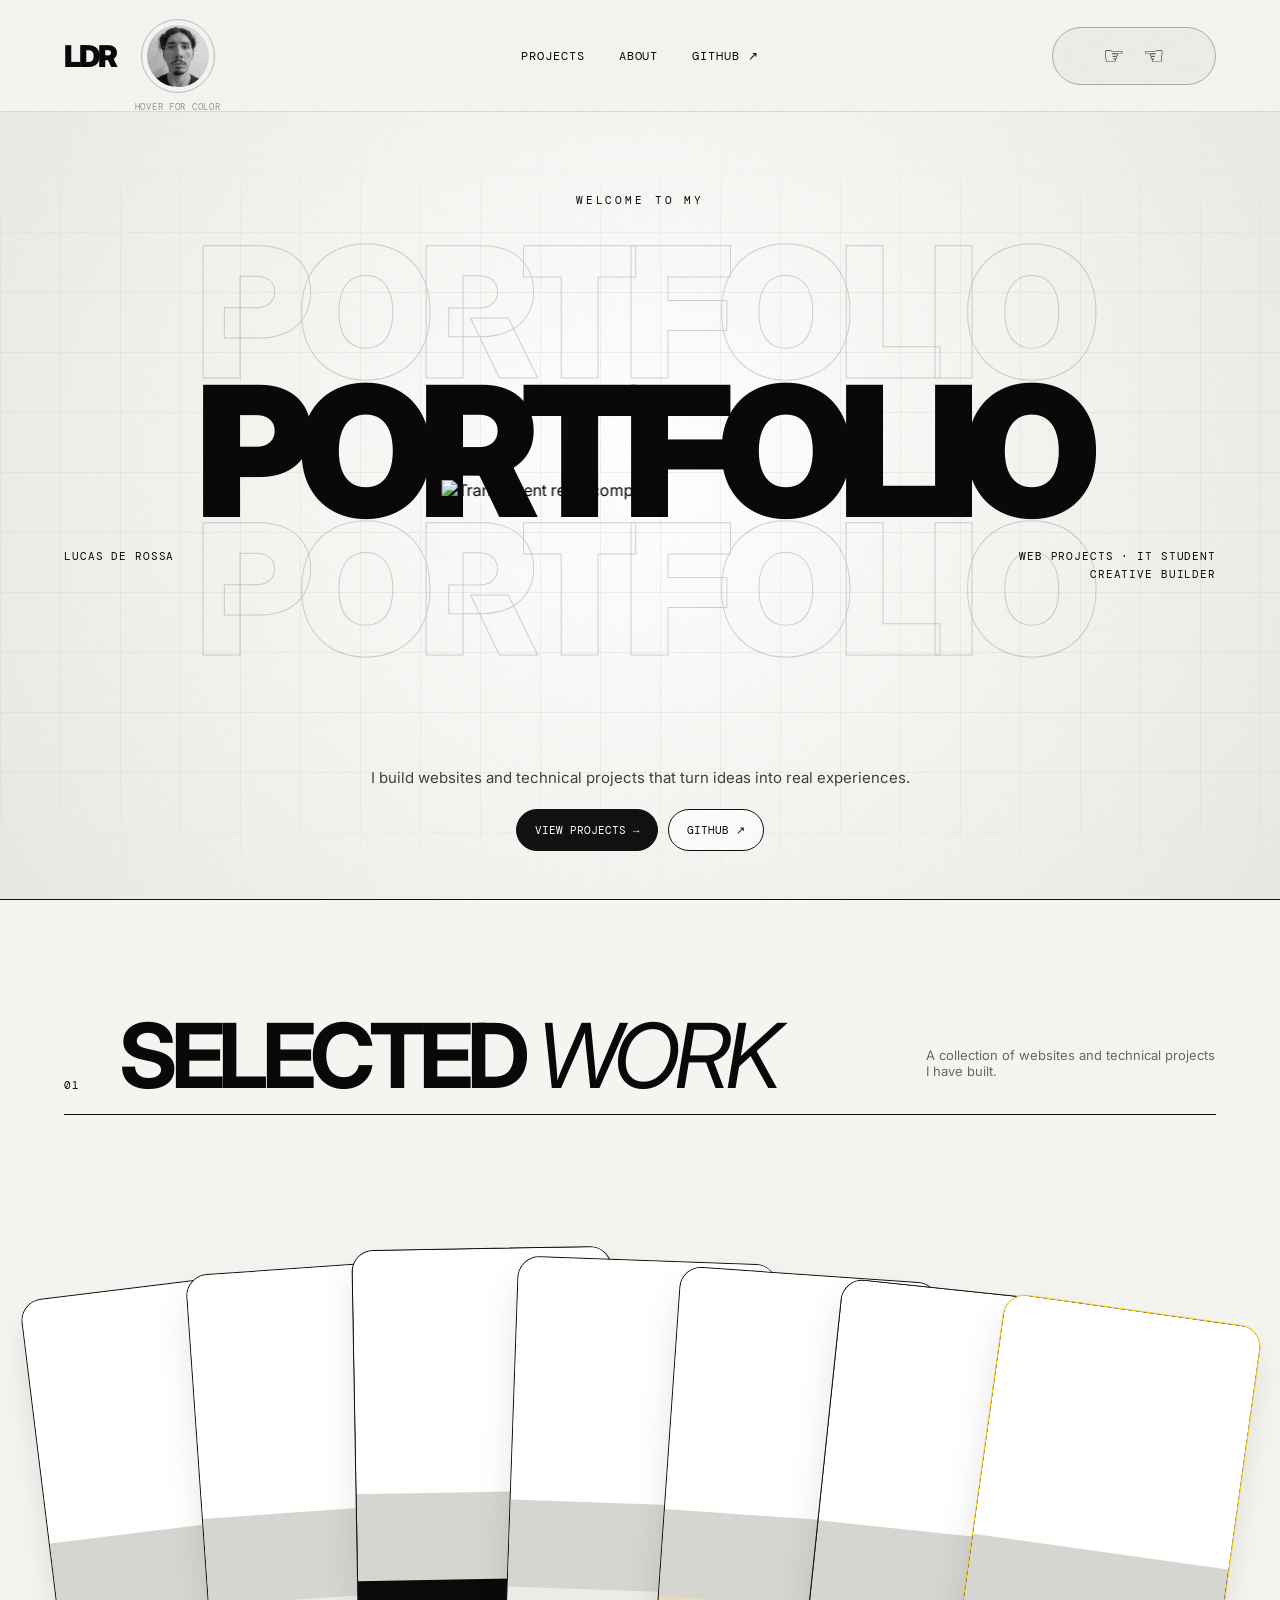
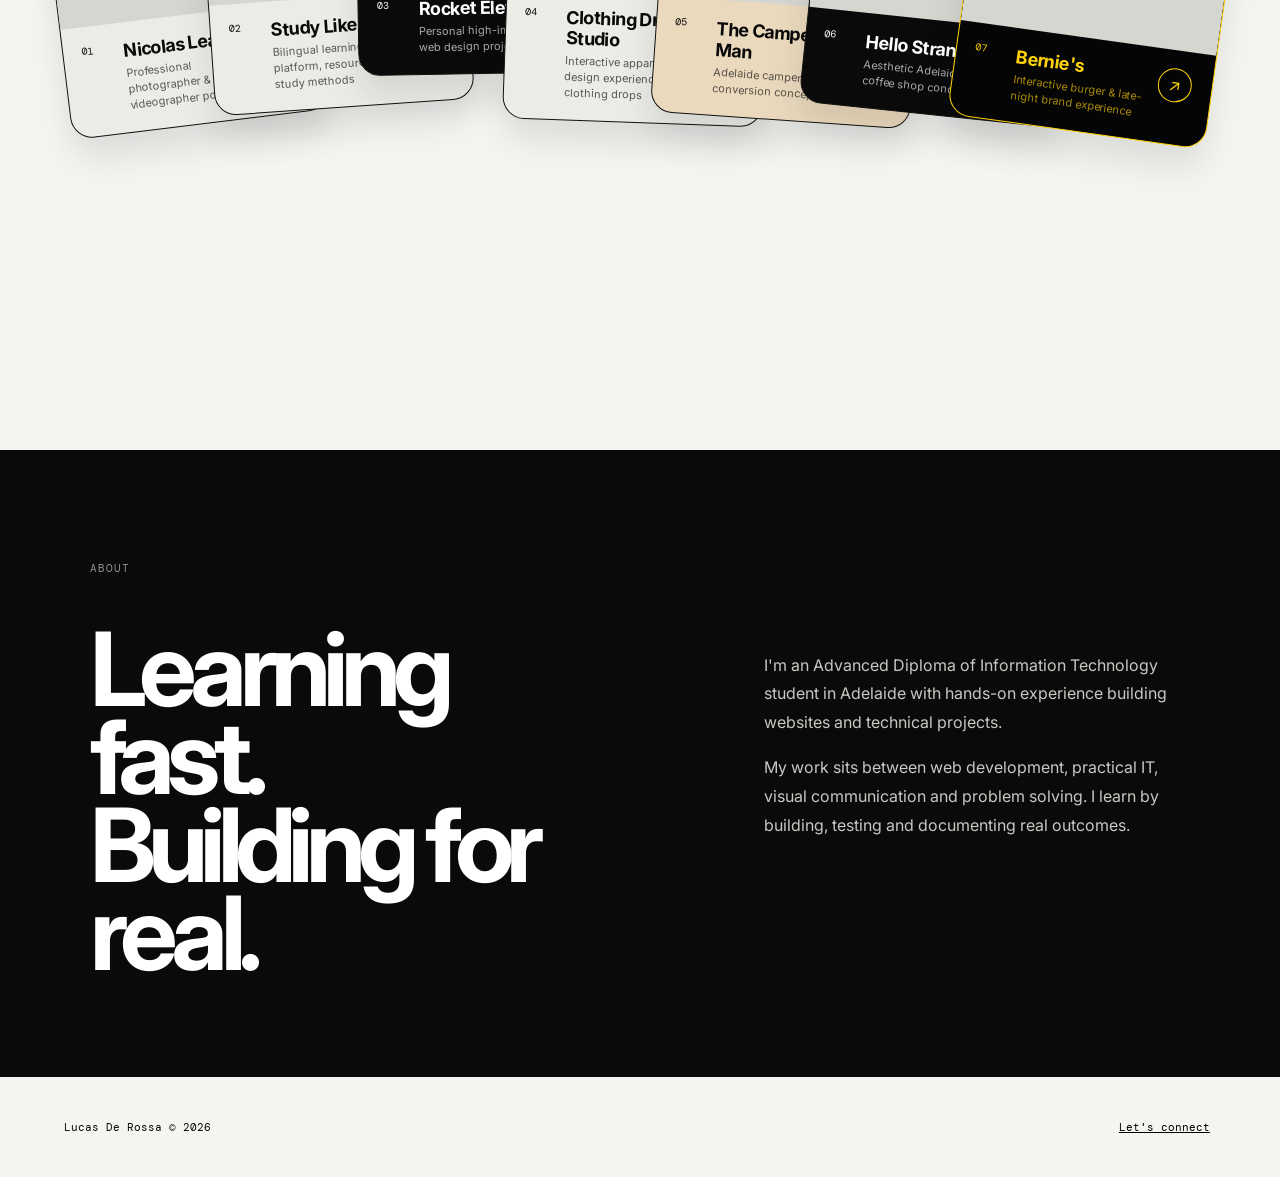
==== index.html @ d3c7afe6 "assets: add profile and retro computer" ====
<!doctype html>
<html lang="en">
<head>
  <meta charset="utf-8">
  <meta name="viewport" content="width=device-width,initial-scale=1">
  <meta name="description" content="Lucas De Rossa — Web & IT portfolio.">
  <title>Lucas De Rossa | Web & IT Portfolio</title>
  <link rel="preconnect" href="https://fonts.googleapis.com">
  <link rel="preconnect" href="https://fonts.gstatic.com" crossorigin>
  <link href="https://fonts.googleapis.com/css2?family=DM+Mono:wght@300;400;500&family=Inter:wght@400;500;600;700;800;900&display=swap" rel="stylesheet">
  <link rel="stylesheet" href="styles.css">
</head>
<body>
  <div class="grain" aria-hidden="true"></div>

  <header class="header">
    <a class="identity" href="#home" aria-label="Home">
      <span class="ldr">LDR</span>
      <span class="avatar-shell">
        <img src="assets/profile.webp" alt="Lucas De Rossa" class="avatar">
        <small>hover for color</small>
      </span>
    </a>

    <nav class="nav">
      <a href="#projects">Projects</a>
      <a href="#about">About</a>
      <a href="https://github.com/orgs/lucas-derossa-it/dashboard" target="_blank" rel="noreferrer">GitHub ↗</a>
    </nav>

    <button class="connect-tile" type="button" data-contact aria-label="Let's Connect">
      <span class="connect-art">☞&nbsp;&nbsp;&nbsp;☜</span>
      <span class="connect-label">Let's Connect</span>
    </button>
  </header>

  <main>
    <section class="hero" id="home">
      <div class="grid-bg" aria-hidden="true"></div>

      <p class="hero-kicker">WELCOME TO MY</p>

      <div class="portfolio-stack" aria-label="Portfolio">
        <div class="portfolio-row outline">PORTFOLIO</div>
        <div class="portfolio-row solid">PORTFOLIO</div>
        <div class="portfolio-row outline">PORTFOLIO</div>
      </div>

      <img class="retro-computer" src="assets/retro-mac.png" alt="Transparent retro computer">

      <p class="hero-side left">LUCAS DE ROSSA</p>
      <p class="hero-side right">WEB PROJECTS · IT STUDENT<br>CREATIVE BUILDER</p>

      <div class="hero-bottom">
        <p>I build websites and technical projects that turn ideas into real experiences.</p>
        <div class="hero-actions">
          <a class="btn dark" href="#projects">View projects <span>→</span></a>
          <a class="btn light" href="https://github.com/orgs/lucas-derossa-it/dashboard" target="_blank" rel="noreferrer">GitHub ↗</a>
        </div>
      </div>
    </section>

    <section class="projects" id="projects">
      <div class="section-title">
        <span>01</span>
        <h2>SELECTED <i>WORK</i></h2>
        <p>A collection of websites and technical projects I have built.</p>
      </div>

      <div class="deck">
        <article class="card" style="--r:-7deg;--y:24px">
          <div class="preview"><iframe src="https://nicolasleautier.com/" title="Nicolas Leautier live preview" loading="lazy"></iframe></div>
          <div class="card-meta"><span>01</span><div><h3>Nicolas Leautier</h3><p>Professional photographer & videographer portfolio</p></div><button data-preview="https://nicolasleautier.com/">↗</button></div>
        </article>

        <article class="card" style="--r:-4deg;--y:6px">
          <div class="preview"><iframe src="https://studylikeapro.art/" title="Study Like a Pro live preview" loading="lazy"></iframe></div>
          <div class="card-meta"><span>02</span><div><h3>Study Like a Pro</h3><p>Bilingual learning platform, resources & study methods</p></div><button data-preview="https://studylikeapro.art/">↗</button></div>
        </article>

        <article class="card black" style="--r:-1deg;--y:-12px">
          <div class="preview"><iframe src="https://rocketeleven.net/" title="Rocket Eleven live preview" loading="lazy"></iframe></div>
          <div class="card-meta"><span>03</span><div><h3>Rocket Eleven</h3><p>Personal high-impact web design project</p></div><button data-preview="https://rocketeleven.net/">↗</button></div>
        </article>

        <article class="card" style="--r:2deg;--y:0px">
          <div class="preview"><iframe src="https://clothing-drop-studio.pages.dev/" title="Clothing Drop Studio live preview" loading="lazy"></iframe></div>
          <div class="card-meta"><span>04</span><div><h3>Clothing Drop Studio</h3><p>Interactive apparel design experience for clothing drops</p></div><button data-preview="https://clothing-drop-studio.pages.dev/">↗</button></div>
        </article>

        <article class="card warm" style="--r:4deg;--y:14px">
          <div class="preview"><iframe src="https://the-campervan-man.pages.dev/" title="The Campervan Man live preview" loading="lazy"></iframe></div>
          <div class="card-meta"><span>05</span><div><h3>The Campervan Man</h3><p>Adelaide campervan conversion concept</p></div><button data-preview="https://the-campervan-man.pages.dev/">↗</button></div>
        </article>

        <article class="card black" style="--r:6deg;--y:30px">
          <div class="preview"><iframe src="https://hello-strange-coffee-shop.lucasderossag.workers.dev/" title="Hello Stranger live preview" loading="lazy"></iframe></div>
          <div class="card-meta"><span>06</span><div><h3>Hello Stranger</h3><p>Aesthetic Adelaide coffee shop concept</p></div><button data-preview="https://hello-strange-coffee-shop.lucasderossag.workers.dev/">↗</button></div>
        </article>

        <article class="card bernies" style="--r:8deg;--y:48px">
          <div class="preview"><iframe src="https://bernies-burguer-night.pages.dev/" title="Bernie's live preview" loading="lazy"></iframe></div>
          <div class="card-meta"><span>07</span><div><h3>Bernie's</h3><p>Interactive burger & late-night brand experience</p></div><button data-preview="https://bernies-burguer-night.pages.dev/">↗</button></div>
        </article>
      </div>
    </section>

    <section class="about" id="about">
      <p class="section-kicker">ABOUT</p>
      <div class="about-grid">
        <h2>Learning fast.<br>Building for real.</h2>
        <div>
          <p>I'm an Advanced Diploma of Information Technology student in Adelaide with hands-on experience building websites and technical projects.</p>
          <p>My work sits between web development, practical IT, visual communication and problem solving. I learn by building, testing and documenting real outcomes.</p>
        </div>
      </div>
    </section>
  </main>

  <footer>
    <span>Lucas De Rossa © 2026</span>
    <button type="button" data-contact>Let's connect</button>
  </footer>

  <div class="modal" id="projectModal" aria-hidden="true">
    <div class="backdrop" data-close-preview></div>
    <div class="modal-panel">
      <div class="modal-bar"><span>LIVE PREVIEW</span><div><a id="openProject" href="#" target="_blank" rel="noreferrer">Open site ↗</a><button data-close-preview>Close</button></div></div>
      <iframe id="projectFrame" src="about:blank" title="Project preview"></iframe>
    </div>
  </div>

  <div class="contact" id="contactPanel" aria-hidden="true">
    <div class="backdrop" data-close-contact></div>
    <div class="contact-card">
      <button class="x" data-close-contact aria-label="Close">×</button>
      <p class="section-kicker">LET'S CONNECT</p>
      <h2>Have something in mind?</h2>
      <p>I'm open to IT opportunities, web projects and collaborations.</p>
      <div class="contact-links">
        <a href="mailto:lucasderossag@gmail.com">lucasderossag@gmail.com</a>
        <a href="tel:+614211963410">0421 196 341</a>
      </div>
    </div>
  </div>

  <script src="script.js"></script>
</body>
</html>
---- styles.css ----
:root{--bg:#f4f4f1;--ink:#090909;--muted:#6f6f69;--line:#c9c9c3;--yellow:#ffd20a}
*{box-sizing:border-box}
html{scroll-behavior:smooth}
body{margin:0;background:var(--bg);color:var(--ink);font-family:Inter,Arial,sans-serif;overflow-x:hidden}
a{color:inherit;text-decoration:none}button{font:inherit}
.grain{position:fixed;inset:0;z-index:99;pointer-events:none;opacity:.15;mix-blend-mode:multiply;background-image:url("data:image/svg+xml,%3Csvg viewBox='0 0 180 180' xmlns='http://www.w3.org/2000/svg'%3E%3Cfilter id='n'%3E%3CfeTurbulence type='fractalNoise' baseFrequency='.82' numOctaves='4' stitchTiles='stitch'/%3E%3C/filter%3E%3Crect width='100%25' height='100%25' filter='url(%23n)' opacity='.18'/%3E%3C/svg%3E")}

.header{height:112px;display:grid;grid-template-columns:1fr auto 1fr;align-items:center;padding:0 clamp(24px,5vw,88px);border-bottom:1px solid #d9d9d4;position:relative;z-index:20;background:rgba(244,244,241,.92);backdrop-filter:blur(16px)}
.identity{display:flex;align-items:center;gap:30px;justify-self:start}
.ldr{font-size:30px;font-weight:900;letter-spacing:-.06em}
.avatar-shell{position:relative;display:grid;place-items:center}
.avatar{width:62px;height:62px;border-radius:50%;object-fit:cover;filter:grayscale(1);transition:.45s ease;outline:1px solid #bababa;outline-offset:5px}
.avatar-shell:hover .avatar{filter:grayscale(0);transform:scale(1.03)}
.avatar-shell small{position:absolute;top:76px;white-space:nowrap;font-family:"DM Mono",monospace;font-size:9px;text-transform:uppercase;letter-spacing:.08em;color:#777;opacity:.75}
.nav{display:flex;gap:34px;font-family:"DM Mono",monospace;font-size:12px;text-transform:uppercase;letter-spacing:.08em}
.nav a{position:relative}.nav a:after{content:"";position:absolute;left:0;bottom:-6px;width:0;height:1px;background:#000;transition:.25s}.nav a:hover:after{width:100%}
.connect-tile{justify-self:end;width:164px;height:58px;border-radius:999px;border:1px solid #aaa;background:#ecece7;position:relative;overflow:hidden;cursor:pointer;padding:0}
.connect-art,.connect-label{position:absolute;inset:0;display:grid;place-items:center;transition:transform .45s cubic-bezier(.2,.8,.2,1)}
.connect-art{font-size:24px;transform:translateY(0)}.connect-label{font-family:"DM Mono",monospace;text-transform:uppercase;font-size:11px;letter-spacing:.08em;background:#0b0b0b;color:#fff;transform:translateY(102%)}
.connect-tile:hover .connect-art{transform:translateY(-102%)}.connect-tile:hover .connect-label{transform:translateY(0)}

.hero{height:min(840px,calc(100vh - 112px));min-height:700px;position:relative;overflow:hidden;border-bottom:1px solid #111;background:radial-gradient(circle at 50% 45%,#fff 0,#f4f4f1 48%,#e8e8e3 100%)}
.grid-bg{position:absolute;inset:0;opacity:.34;background-image:linear-gradient(#d4d4cf 1px,transparent 1px),linear-gradient(90deg,#d4d4cf 1px,transparent 1px);background-size:60px 60px;mask-image:linear-gradient(to bottom,transparent,black 20%,black 85%,transparent)}
.hero-kicker{position:absolute;top:70px;left:50%;transform:translateX(-50%);font-family:"DM Mono",monospace;font-size:11px;letter-spacing:.26em;z-index:4}
.portfolio-stack{position:absolute;left:50%;top:43%;transform:translate(-50%,-50%);width:112vw;text-align:center;line-height:.76;z-index:2;pointer-events:none}
.portfolio-row{font-size:clamp(94px,14.2vw,230px);font-weight:900;letter-spacing:-.085em;white-space:nowrap}
.portfolio-row.outline{-webkit-text-stroke:1px #111;color:transparent;opacity:.18}
.portfolio-row.solid{animation:portfolioPulse 4.5s ease-in-out infinite}
.portfolio-row:first-child{animation:driftLeft 7s ease-in-out infinite alternate}
.portfolio-row:last-child{animation:driftRight 8s ease-in-out infinite alternate}
@keyframes driftLeft{from{transform:translateX(1.2%)}to{transform:translateX(-1.2%)}}
@keyframes driftRight{from{transform:translateX(-1.1%)}to{transform:translateX(1.1%)}}
@keyframes portfolioPulse{0%,100%{letter-spacing:-.085em;transform:scaleX(1)}50%{letter-spacing:-.06em;transform:scaleX(1.015)}}

.retro-computer{position:absolute;width:clamp(250px,31vw,470px);left:50%;top:48%;transform:translate(-50%,-50%);z-index:6;filter:drop-shadow(0 28px 34px rgba(0,0,0,.12));animation:aliveFloat 7s ease-in-out infinite;will-change:transform}
@keyframes aliveFloat{0%,100%{transform:translate(-50%,-50%) translateY(0) rotate(-1deg)}25%{transform:translate(-50%,-50%) translateY(-13px) rotate(.65deg)}50%{transform:translate(-50%,-50%) translateY(4px) rotate(1deg)}75%{transform:translate(-50%,-50%) translateY(-8px) rotate(-.55deg)}}
.hero-side{position:absolute;top:54%;z-index:8;font-family:"DM Mono",monospace;font-size:11px;line-height:1.6;letter-spacing:.08em}
.hero-side.left{left:5vw}.hero-side.right{right:5vw;text-align:right}
.hero-bottom{position:absolute;bottom:48px;left:50%;transform:translateX(-50%);width:min(720px,86vw);z-index:10;text-align:center}
.hero-bottom>p{font-size:15px;color:#3f3f3b;max-width:600px;margin:0 auto 22px}
.hero-actions{display:flex;gap:10px;justify-content:center}.btn{border:1px solid #111;border-radius:999px;padding:13px 18px;font-family:"DM Mono",monospace;font-size:11px;text-transform:uppercase}.btn.dark{background:#111;color:#fff}.btn.light{background:rgba(255,255,255,.65)}

.projects{padding:120px 5vw 180px;overflow:hidden}
.section-title{display:grid;grid-template-columns:55px 1fr auto;align-items:end;border-bottom:1px solid #111;padding-bottom:22px;margin-bottom:105px}.section-title>span,.section-kicker{font-family:"DM Mono",monospace;font-size:11px;letter-spacing:.1em}.section-title h2{font-size:clamp(42px,7vw,110px);line-height:.8;margin:0;letter-spacing:-.07em}.section-title h2 i{font-weight:400}.section-title p{max-width:290px;color:#666;font-size:13px}
.deck{display:flex;justify-content:center;align-items:flex-start;padding:40px 5vw 120px;min-height:650px}
.card{width:min(330px,28vw);min-width:260px;background:#ecece7;border:1px solid #111;border-radius:22px;overflow:hidden;box-shadow:0 20px 35px rgba(0,0,0,.1);transform:translateY(var(--y)) rotate(var(--r));margin-left:-105px;transition:.45s cubic-bezier(.2,.8,.2,1);position:relative}
.card:first-child{margin-left:0}.card:hover{transform:translateY(calc(var(--y) - 34px)) rotate(0deg) scale(1.035);z-index:12;box-shadow:0 35px 70px rgba(0,0,0,.17)}
.card.black{background:#0a0a0a;color:#fff}.card.warm{background:#ead9bd}.card.bernies{background:#050505;color:#ffd20a;border-color:#ffd20a}
.preview{height:330px;background:#d6d6d0;overflow:hidden;position:relative}.preview iframe{width:1280px;height:900px;border:0;transform:scale(.27);transform-origin:top left;pointer-events:none;background:#fff}
.card-meta{display:grid;grid-template-columns:32px 1fr 36px;gap:10px;align-items:start;padding:18px}.card-meta>span{font-family:"DM Mono",monospace;font-size:10px}.card-meta h3{font-size:18px;margin:0 0 5px;letter-spacing:-.03em}.card-meta p{font-size:11px;line-height:1.45;margin:0;opacity:.65}.card-meta button{border:1px solid currentColor;background:transparent;color:inherit;border-radius:50%;width:34px;height:34px;cursor:pointer}

.about{background:#0a0a0a;color:#fff;padding:100px 7vw}.section-kicker{opacity:.55}.about-grid{display:grid;grid-template-columns:1.1fr .9fr;gap:12vw;margin-top:50px}.about h2{font-size:clamp(48px,8vw,125px);line-height:.86;letter-spacing:-.075em;margin:0}.about-grid>div{font-size:16px;line-height:1.8;color:#c8c8c3;padding-top:10px}
footer{height:100px;display:flex;align-items:center;justify-content:space-between;padding:0 5vw;font-family:"DM Mono",monospace;font-size:11px}footer button{border:0;background:transparent;text-decoration:underline;cursor:pointer}

.modal,.contact{position:fixed;inset:0;z-index:120;display:none}.modal.open,.contact.open{display:block}.backdrop{position:absolute;inset:0;background:rgba(0,0,0,.72);backdrop-filter:blur(8px)}
.modal-panel{position:absolute;inset:5vh 4vw;background:#fff;border-radius:18px;overflow:hidden;box-shadow:0 35px 90px rgba(0,0,0,.35)}.modal-bar{height:54px;display:flex;align-items:center;justify-content:space-between;padding:0 18px;border-bottom:1px solid #ddd;font-family:"DM Mono",monospace;font-size:11px}.modal-bar div{display:flex;gap:18px;align-items:center}.modal-bar button{border:0;background:none;cursor:pointer}.modal-panel iframe{width:100%;height:calc(100% - 54px);border:0}
.contact-card{position:absolute;right:0;top:0;width:min(560px,100%);height:100%;background:#f4f4f1;padding:clamp(35px,7vw,90px);display:flex;flex-direction:column;justify-content:center}.contact-card h2{font-size:clamp(44px,6vw,82px);line-height:.9;letter-spacing:-.06em;margin:18px 0}.contact-card>p:not(.section-kicker){color:#666;line-height:1.7}.x{position:absolute;right:28px;top:25px;border:0;background:none;font-size:34px;cursor:pointer}.contact-links{display:flex;flex-direction:column;gap:12px;margin-top:30px}.contact-links a{border-top:1px solid #aaa;padding:18px 0;font-family:"DM Mono",monospace;font-size:12px}

@media(max-width:900px){
 .header{grid-template-columns:1fr auto;height:96px;padding:0 24px}.nav{display:none}.connect-tile{width:120px;height:50px}.identity{gap:22px}.avatar{width:52px;height:52px}.avatar-shell small{display:none}
 .hero{height:760px;min-height:0}.portfolio-stack{top:43%;width:160vw}.portfolio-row{font-size:24vw}.retro-computer{width:62vw;top:47%}.hero-side{top:auto;bottom:160px;font-size:9px}.hero-side.left{left:24px}.hero-side.right{right:24px}.hero-bottom{bottom:30px}
 .projects{padding:90px 20px 100px}.section-title{grid-template-columns:36px 1fr}.section-title p{grid-column:2;margin-top:18px}.deck{display:grid;grid-template-columns:1fr;gap:26px;padding:0}.card,.card:first-child{width:100%;min-width:0;margin:0;transform:none!important}.preview{height:390px}.preview iframe{transform:scale(.31)}
 .about-grid{grid-template-columns:1fr;gap:50px}
}
@media(prefers-reduced-motion:reduce){*{animation:none!important;transition:none!important;scroll-behavior:auto!important}}
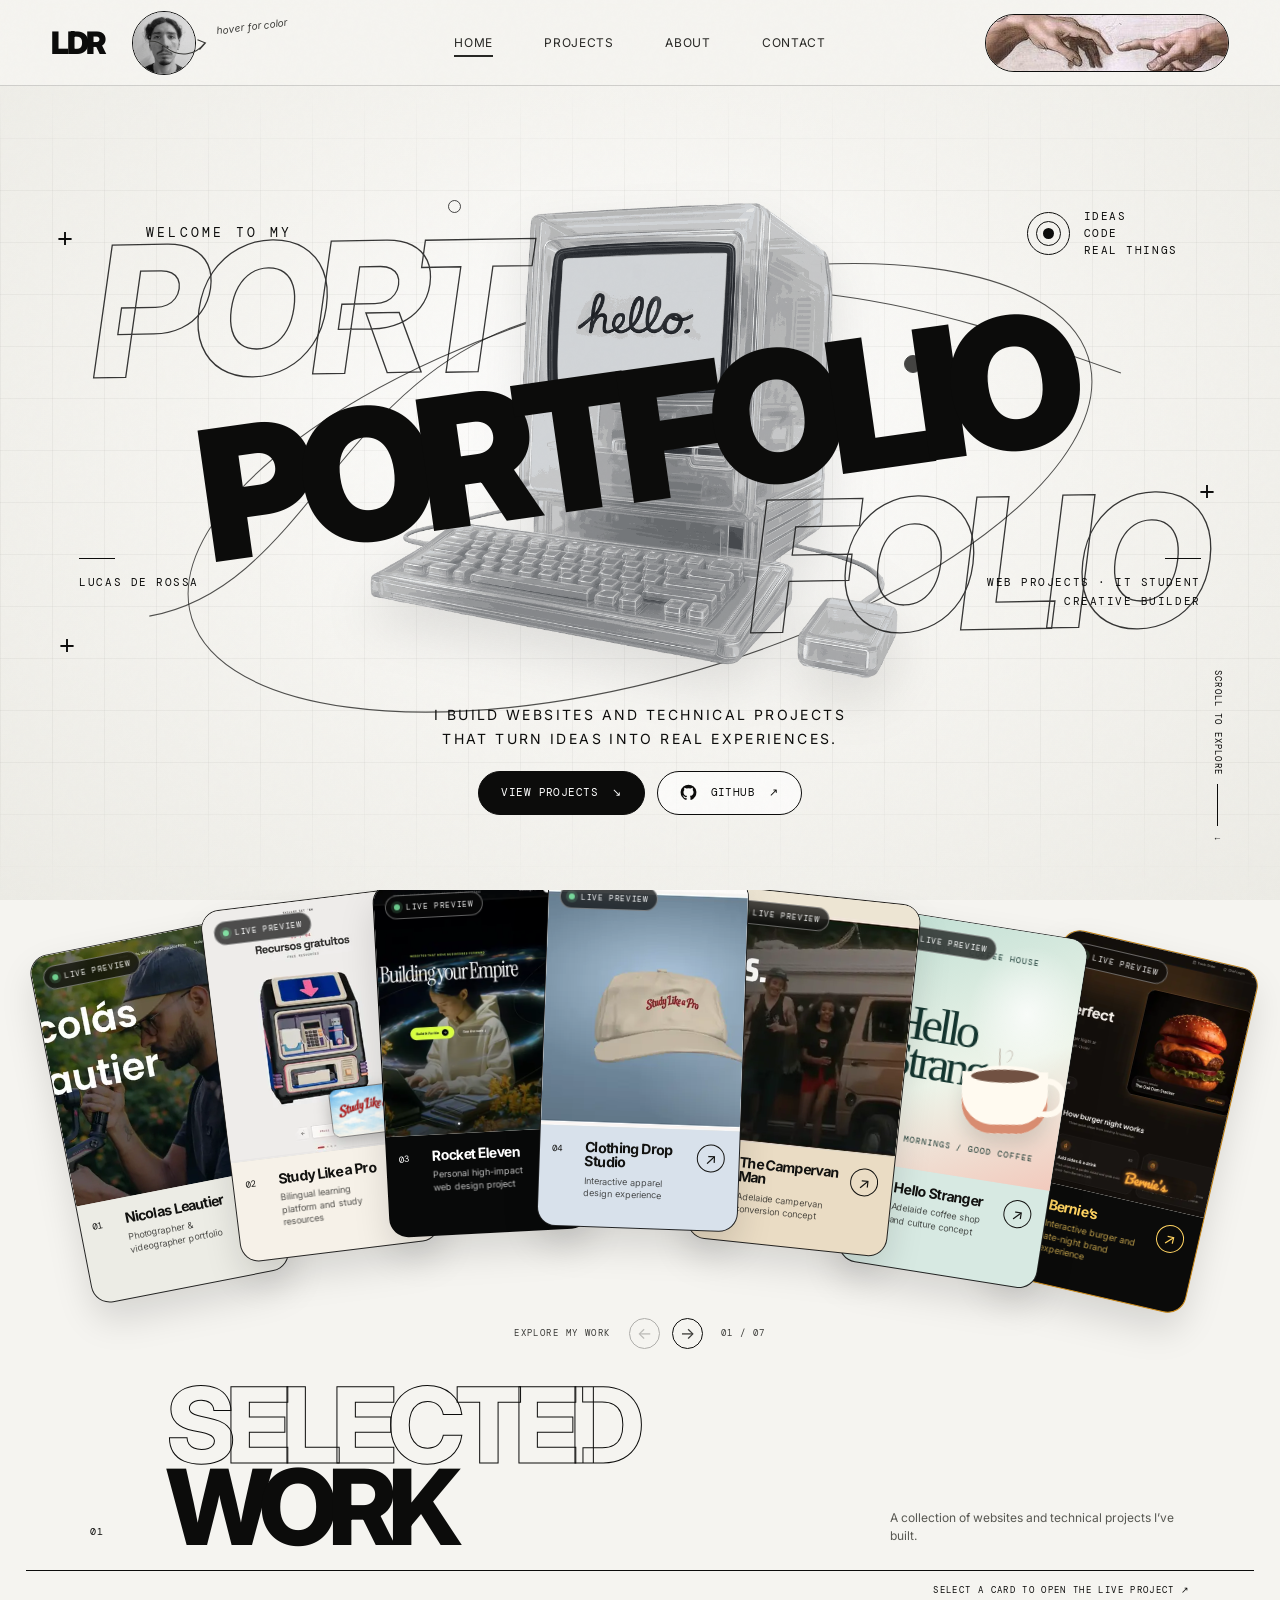
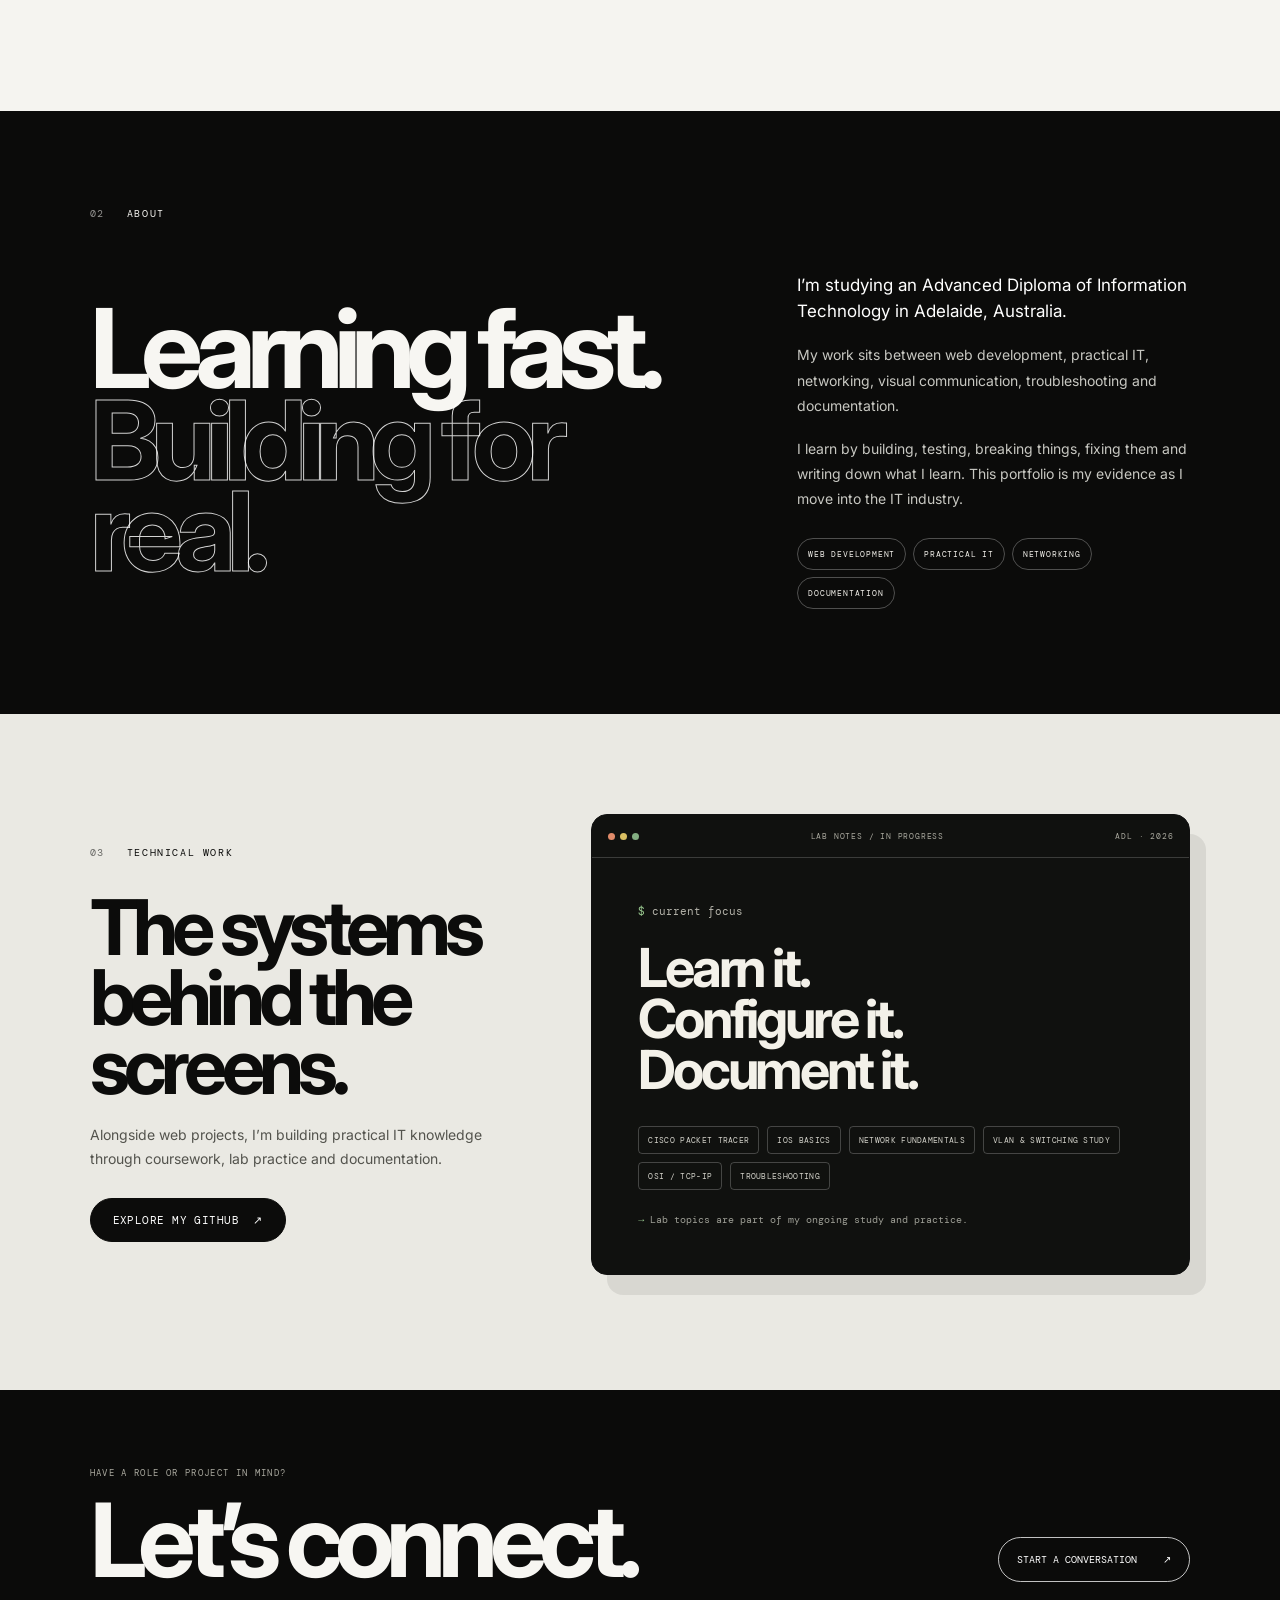
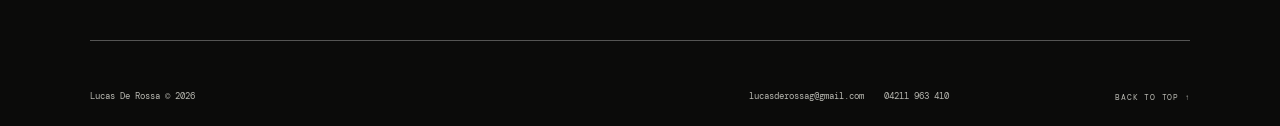
==== commit 5e3ecbcb: "Redesign portfolio with editorial hero and responsive live project previews" ====
--- a/index.html
+++ b/index.html
@@ -2,148 +2,259 @@
 <html lang="en">
 <head>
   <meta charset="utf-8">
-  <meta name="viewport" content="width=device-width,initial-scale=1">
-  <meta name="description" content="Lucas De Rossa — Web & IT portfolio.">
-  <title>Lucas De Rossa | Web & IT Portfolio</title>
+  <meta name="viewport" content="width=device-width, initial-scale=1">
+  <meta name="theme-color" content="#f5f4f0">
+  <meta name="description" content="Web development, IT labs and technical projects by Lucas De Rossa, Advanced Diploma of Information Technology student in Adelaide, Australia.">
+  <meta property="og:type" content="website">
+  <meta property="og:title" content="Lucas De Rossa | IT &amp; Web Portfolio">
+  <meta property="og:description" content="Web development, IT labs and technical projects by Lucas De Rossa in Adelaide, Australia.">
+  <meta property="og:image" content="https://lucasderossa.dev/assets/retro-mac.png">
+  <link rel="canonical" href="https://lucasderossa.dev/">
+  <meta property="og:url" content="https://lucasderossa.dev/">
+  <meta name="twitter:card" content="summary_large_image">
+  <title>Lucas De Rossa | IT &amp; Web Portfolio</title>
+  <link rel="icon" type="image/svg+xml" href="assets/favicon.svg">
   <link rel="preconnect" href="https://fonts.googleapis.com">
   <link rel="preconnect" href="https://fonts.gstatic.com" crossorigin>
-  <link href="https://fonts.googleapis.com/css2?family=DM+Mono:wght@300;400;500&family=Inter:wght@400;500;600;700;800;900&display=swap" rel="stylesheet">
+  <link href="https://fonts.googleapis.com/css2?family=DM+Mono:wght@400;500&family=Inter:wght@400;500;600;700;800;900&display=swap" rel="stylesheet">
   <link rel="stylesheet" href="styles.css">
 </head>
 <body>
   <div class="grain" aria-hidden="true"></div>
-
-  <header class="header">
-    <a class="identity" href="#home" aria-label="Home">
+  <a class="skip-link" href="#main">Skip to content</a>
+
+  <header class="site-header">
+    <a class="identity" href="#home" aria-label="Lucas De Rossa home">
       <span class="ldr">LDR</span>
       <span class="avatar-shell">
-        <img src="assets/profile.webp" alt="Lucas De Rossa" class="avatar">
-        <small>hover for color</small>
+        <img src="assets/profile.webp" alt="Lucas De Rossa" class="avatar" width="360" height="480">
+        <span class="avatar-note" aria-hidden="true">
+          <svg viewBox="0 0 72 30"><path d="M2 4c17 0 18 20 42 20 9 0 16-4 22-10M58 9l9 5-8 7"/></svg>
+          <span>hover for color</span>
+        </span>
       </span>
     </a>
 
-    <nav class="nav">
-      <a href="#projects">Projects</a>
-      <a href="#about">About</a>
-      <a href="https://github.com/orgs/lucas-derossa-it/dashboard" target="_blank" rel="noreferrer">GitHub ↗</a>
+    <nav class="site-nav" id="siteNav" aria-label="Primary navigation">
+      <a href="#home" class="nav-link active">Home</a>
+      <a href="#projects" class="nav-link">Projects</a>
+      <a href="#about" class="nav-link">About</a>
+      <a href="#contact" class="nav-link">Contact</a>
     </nav>
 
-    <button class="connect-tile" type="button" data-contact aria-label="Let's Connect">
-      <span class="connect-art">☞&nbsp;&nbsp;&nbsp;☜</span>
-      <span class="connect-label">Let's Connect</span>
-    </button>
+    <div class="header-actions">
+      <button class="menu-toggle" type="button" aria-label="Open navigation" aria-controls="siteNav" aria-expanded="false" data-menu-toggle>
+        <span></span><span></span>
+      </button>
+      <button class="connect-surface" type="button" aria-label="Open contact options" aria-haspopup="dialog" aria-controls="contactDialog" data-contact-open>
+        <img src="assets/creation-hands.jpg" alt="" width="356" height="234">
+        <span class="connect-mask"><span>Let’s connect</span></span>
+      </button>
+    </div>
   </header>
 
-  <main>
-    <section class="hero" id="home">
-      <div class="grid-bg" aria-hidden="true"></div>
-
+  <main id="main">
+    <section class="hero" id="home" aria-labelledby="hero-title">
+      <div class="hero-grid" aria-hidden="true"></div>
+      <div class="hero-cross cross-one" aria-hidden="true">+</div>
+      <div class="hero-cross cross-two" aria-hidden="true">+</div>
+      <div class="hero-cross cross-three" aria-hidden="true">+</div>
+
+      <svg class="hero-orbit" viewBox="0 0 1440 780" preserveAspectRatio="none" aria-hidden="true">
+        <ellipse cx="720" cy="385" rx="520" ry="185" transform="rotate(-13 720 385)"></ellipse>
+        <path d="M168 508C350 480 380 270 621 219S1030 204 1261 275"></path>
+        <circle cx="285" cy="398" r="7"></circle>
+        <circle cx="1083" cy="290" r="7"></circle>
+        <circle cx="719" cy="178" r="8"></circle>
+      </svg>
+
+      <div class="hero-index"><span class="index-dot"></span><span>IDEAS<br>CODE<br>REAL THINGS</span></div>
       <p class="hero-kicker">WELCOME TO MY</p>
 
-      <div class="portfolio-stack" aria-label="Portfolio">
-        <div class="portfolio-row outline">PORTFOLIO</div>
-        <div class="portfolio-row solid">PORTFOLIO</div>
-        <div class="portfolio-row outline">PORTFOLIO</div>
-      </div>
-
-      <img class="retro-computer" src="assets/retro-mac.png" alt="Transparent retro computer">
-
-      <p class="hero-side left">LUCAS DE ROSSA</p>
-      <p class="hero-side right">WEB PROJECTS · IT STUDENT<br>CREATIVE BUILDER</p>
-
-      <div class="hero-bottom">
-        <p>I build websites and technical projects that turn ideas into real experiences.</p>
-        <div class="hero-actions">
-          <a class="btn dark" href="#projects">View projects <span>→</span></a>
-          <a class="btn light" href="https://github.com/orgs/lucas-derossa-it/dashboard" target="_blank" rel="noreferrer">GitHub ↗</a>
-        </div>
-      </div>
-    </section>
-
-    <section class="projects" id="projects">
-      <div class="section-title">
-        <span>01</span>
-        <h2>SELECTED <i>WORK</i></h2>
-        <p>A collection of websites and technical projects I have built.</p>
-      </div>
-
-      <div class="deck">
-        <article class="card" style="--r:-7deg;--y:24px">
-          <div class="preview"><iframe src="https://nicolasleautier.com/" title="Nicolas Leautier live preview" loading="lazy"></iframe></div>
-          <div class="card-meta"><span>01</span><div><h3>Nicolas Leautier</h3><p>Professional photographer & videographer portfolio</p></div><button data-preview="https://nicolasleautier.com/">↗</button></div>
-        </article>
-
-        <article class="card" style="--r:-4deg;--y:6px">
-          <div class="preview"><iframe src="https://studylikeapro.art/" title="Study Like a Pro live preview" loading="lazy"></iframe></div>
-          <div class="card-meta"><span>02</span><div><h3>Study Like a Pro</h3><p>Bilingual learning platform, resources & study methods</p></div><button data-preview="https://studylikeapro.art/">↗</button></div>
-        </article>
-
-        <article class="card black" style="--r:-1deg;--y:-12px">
-          <div class="preview"><iframe src="https://rocketeleven.net/" title="Rocket Eleven live preview" loading="lazy"></iframe></div>
-          <div class="card-meta"><span>03</span><div><h3>Rocket Eleven</h3><p>Personal high-impact web design project</p></div><button data-preview="https://rocketeleven.net/">↗</button></div>
-        </article>
-
-        <article class="card" style="--r:2deg;--y:0px">
-          <div class="preview"><iframe src="https://clothing-drop-studio.pages.dev/" title="Clothing Drop Studio live preview" loading="lazy"></iframe></div>
-          <div class="card-meta"><span>04</span><div><h3>Clothing Drop Studio</h3><p>Interactive apparel design experience for clothing drops</p></div><button data-preview="https://clothing-drop-studio.pages.dev/">↗</button></div>
-        </article>
-
-        <article class="card warm" style="--r:4deg;--y:14px">
-          <div class="preview"><iframe src="https://the-campervan-man.pages.dev/" title="The Campervan Man live preview" loading="lazy"></iframe></div>
-          <div class="card-meta"><span>05</span><div><h3>The Campervan Man</h3><p>Adelaide campervan conversion concept</p></div><button data-preview="https://the-campervan-man.pages.dev/">↗</button></div>
-        </article>
-
-        <article class="card black" style="--r:6deg;--y:30px">
-          <div class="preview"><iframe src="https://hello-strange-coffee-shop.lucasderossag.workers.dev/" title="Hello Stranger live preview" loading="lazy"></iframe></div>
-          <div class="card-meta"><span>06</span><div><h3>Hello Stranger</h3><p>Aesthetic Adelaide coffee shop concept</p></div><button data-preview="https://hello-strange-coffee-shop.lucasderossag.workers.dev/">↗</button></div>
-        </article>
-
-        <article class="card bernies" style="--r:8deg;--y:48px">
-          <div class="preview"><iframe src="https://bernies-burguer-night.pages.dev/" title="Bernie's live preview" loading="lazy"></iframe></div>
-          <div class="card-meta"><span>07</span><div><h3>Bernie's</h3><p>Interactive burger & late-night brand experience</p></div><button data-preview="https://bernies-burguer-night.pages.dev/">↗</button></div>
-        </article>
-      </div>
-    </section>
-
-    <section class="about" id="about">
-      <p class="section-kicker">ABOUT</p>
-      <div class="about-grid">
-        <h2>Learning fast.<br>Building for real.</h2>
-        <div>
-          <p>I'm an Advanced Diploma of Information Technology student in Adelaide with hands-on experience building websites and technical projects.</p>
-          <p>My work sits between web development, practical IT, visual communication and problem solving. I learn by building, testing and documenting real outcomes.</p>
+      <img class="retro-computer" src="assets/retro-mac.png" alt="Transparent retro computer with hello on its screen" width="1080" height="1080" fetchpriority="high">
+
+      <h1 class="portfolio-stack" id="hero-title">
+        <span class="portfolio-outline outline-top" aria-hidden="true">PORT</span>
+        <span class="portfolio-solid">PORTFOLIO</span>
+        <span class="portfolio-outline outline-bottom" aria-hidden="true">FOLIO</span>
+      </h1>
+
+      <p class="hero-side hero-side-left"><span class="side-rule"></span>LUCAS DE ROSSA</p>
+      <p class="hero-side hero-side-right"><span class="side-rule"></span>WEB PROJECTS · IT STUDENT<br>CREATIVE BUILDER</p>
+
+      <div class="hero-copy">
+        <p>I build websites and technical projects<br class="desktop-break"> that turn ideas into real experiences.</p>
+        <div class="hero-actions-main">
+          <a class="pill-button pill-dark" href="#projects">View projects <span aria-hidden="true">↘</span></a>
+          <a class="pill-button pill-light" href="https://github.com/orgs/lucas-derossa-it/dashboard" target="_blank" rel="noopener noreferrer">
+            <svg class="github-mark" viewBox="0 0 24 24" aria-hidden="true"><path d="M12 .9a11.1 11.1 0 0 0-3.51 21.63c.56.1.76-.24.76-.54v-2.08c-3.1.67-3.76-1.31-3.76-1.31-.51-1.3-1.24-1.65-1.24-1.65-1.02-.7.08-.69.08-.69 1.13.08 1.72 1.16 1.72 1.16 1 1.72 2.62 1.22 3.26.94.1-.73.39-1.22.71-1.5-2.48-.28-5.09-1.24-5.09-5.52 0-1.22.44-2.22 1.16-3-.12-.29-.5-1.42.11-2.96 0 0 .95-.3 3.05 1.14a10.6 10.6 0 0 1 5.55 0c2.1-1.44 3.05-1.14 3.05-1.14.61 1.54.23 2.67.11 2.96.72.78 1.16 1.78 1.16 3 0 4.29-2.61 5.23-5.1 5.51.4.35.76 1.03.76 2.08v3.06c0 .3.2.65.77.54A11.1 11.1 0 0 0 12 .9Z"/></svg>
+            GitHub <span aria-hidden="true">↗</span>
+          </a>
+        </div>
+      </div>
+
+      <a class="hero-scroll" href="#projects" aria-label="Scroll to projects">
+        <span>SCROLL TO EXPLORE</span><span class="scroll-line"></span><span aria-hidden="true">↓</span>
+      </a>
+    </section>
+
+    <section class="projects" id="projects" aria-labelledby="projects-title">
+      <div class="deck-stage">
+        <div class="project-deck" id="projectDeck">
+          <article class="project-card card-nicolas" style="--fan-rotate:-11deg;--fan-y:44px;--fan-order:1">
+            <div class="project-media">
+              <img class="project-poster" src="assets/projects/nicolas-leautier.webp" alt="Nicolas Leautier portfolio homepage showing the photographer at work" width="760" height="428" loading="lazy" decoding="async">
+              <iframe title="Live preview of Nicolas Leautier’s portfolio" data-preview-src="https://nicolasleautier.com/" loading="eager" tabindex="-1" aria-hidden="true" allow="autoplay; fullscreen; picture-in-picture" referrerpolicy="strict-origin-when-cross-origin"></iframe>
+              <span class="live-indicator"><i></i><span data-preview-status>WEBSITE PREVIEW</span></span>
+              <a class="preview-open" href="https://nicolasleautier.com/" target="_blank" rel="noopener noreferrer" aria-label="Open Nicolas Leautier’s portfolio in a new tab"></a>
+              <button class="preview-play" type="button" data-preview-play aria-label="Play live preview of Nicolas Leautier’s portfolio"><span></span></button>
+            </div>
+            <div class="card-info"><span class="card-number">01</span><div><h2>Nicolas Leautier</h2><p>Photographer &amp; videographer portfolio</p></div><a class="card-arrow" href="https://nicolasleautier.com/" target="_blank" rel="noopener noreferrer" aria-label="Visit Nicolas Leautier">↗</a></div>
+          </article>
+
+          <article class="project-card card-study" style="--fan-rotate:-7deg;--fan-y:8px;--fan-order:2">
+            <div class="project-media">
+              <img class="project-poster" src="assets/projects/study-like-a-pro.webp" alt="Study Like a Pro free resources page" width="760" height="359" loading="lazy" decoding="async">
+              <iframe title="Live preview of Study Like a Pro" data-preview-src="https://studylikeapro.art/" loading="eager" tabindex="-1" aria-hidden="true" allow="autoplay; fullscreen; picture-in-picture" referrerpolicy="strict-origin-when-cross-origin"></iframe>
+              <img class="brand-stamp study-stamp" src="assets/projects/study-like-a-pro-sky.webp" alt="" width="760" height="600" loading="lazy" decoding="async">
+              <span class="live-indicator"><i></i><span data-preview-status>WEBSITE PREVIEW</span></span>
+              <a class="preview-open" href="https://studylikeapro.art/" target="_blank" rel="noopener noreferrer" aria-label="Open Study Like a Pro in a new tab"></a>
+              <button class="preview-play" type="button" data-preview-play aria-label="Play live preview of Study Like a Pro"><span></span></button>
+            </div>
+            <div class="card-info"><span class="card-number">02</span><div><h2>Study Like a Pro</h2><p>Bilingual learning platform and study resources</p></div><a class="card-arrow" href="https://studylikeapro.art/" target="_blank" rel="noopener noreferrer" aria-label="Visit Study Like a Pro">↗</a></div>
+          </article>
+
+          <article class="project-card card-rocket" style="--fan-rotate:-3deg;--fan-y:-11px;--fan-order:3">
+            <div class="project-media">
+              <img class="project-poster" src="assets/projects/rocket-eleven.webp" alt="Rocket Eleven hero with a student surrounded by a luminous galaxy" width="760" height="538" loading="lazy" decoding="async">
+              <iframe title="Live preview of the Rocket Eleven web project" data-preview-src="https://rocketeleven.net/" loading="eager" tabindex="-1" aria-hidden="true" allow="autoplay; fullscreen; picture-in-picture" referrerpolicy="strict-origin-when-cross-origin"></iframe>
+              <span class="live-indicator"><i></i><span data-preview-status>WEBSITE PREVIEW</span></span>
+              <a class="preview-open" href="https://rocketeleven.net/" target="_blank" rel="noopener noreferrer" aria-label="Open the Rocket Eleven project in a new tab"></a>
+              <button class="preview-play" type="button" data-preview-play aria-label="Play live preview of Rocket Eleven"><span></span></button>
+            </div>
+            <div class="card-info"><span class="card-number">03</span><div><h2>Rocket Eleven</h2><p>Personal high-impact web design project</p></div><a class="card-arrow" href="https://rocketeleven.net/" target="_blank" rel="noopener noreferrer" aria-label="Visit Rocket Eleven">↗</a></div>
+          </article>
+
+          <article class="project-card card-clothing" style="--fan-rotate:2deg;--fan-y:-15px;--fan-order:4">
+            <div class="project-media">
+              <img class="project-poster" src="assets/projects/clothing-drop-studio.webp" alt="Clothing Drop Studio with its apparel design controls and a cap mockup" width="760" height="360" loading="lazy" decoding="async">
+              <iframe title="Live preview of Clothing Drop Studio" data-preview-src="https://clothing-drop-studio.pages.dev/" loading="eager" tabindex="-1" aria-hidden="true" allow="autoplay; fullscreen; picture-in-picture" referrerpolicy="strict-origin-when-cross-origin"></iframe>
+              <span class="live-indicator"><i></i><span data-preview-status>WEBSITE PREVIEW</span></span>
+              <a class="preview-open" href="https://clothing-drop-studio.pages.dev/" target="_blank" rel="noopener noreferrer" aria-label="Open Clothing Drop Studio in a new tab"></a>
+              <button class="preview-play" type="button" data-preview-play aria-label="Play live preview of Clothing Drop Studio"><span></span></button>
+            </div>
+            <div class="card-info"><span class="card-number">04</span><div><h2>Clothing Drop Studio</h2><p>Interactive apparel design experience</p></div><a class="card-arrow" href="https://clothing-drop-studio.pages.dev/" target="_blank" rel="noopener noreferrer" aria-label="Visit Clothing Drop Studio">↗</a></div>
+          </article>
+
+          <article class="project-card card-campervan" style="--fan-rotate:6deg;--fan-y:4px;--fan-order:5">
+            <div class="project-media">
+              <img class="project-poster" src="assets/projects/campervan-man.webp" alt="The Campervan Man homepage showing a campervan conversion project" width="760" height="368" loading="lazy" decoding="async">
+              <iframe title="Live preview of The Campervan Man" data-preview-src="https://the-campervan-man.pages.dev/" loading="eager" tabindex="-1" aria-hidden="true" allow="autoplay; fullscreen; picture-in-picture" referrerpolicy="strict-origin-when-cross-origin"></iframe>
+              <span class="live-indicator"><i></i><span data-preview-status>WEBSITE PREVIEW</span></span>
+              <a class="preview-open" href="https://the-campervan-man.pages.dev/" target="_blank" rel="noopener noreferrer" aria-label="Open The Campervan Man in a new tab"></a>
+              <button class="preview-play" type="button" data-preview-play aria-label="Play live preview of The Campervan Man"><span></span></button>
+            </div>
+            <div class="card-info"><span class="card-number">05</span><div><h2>The Campervan Man</h2><p>Adelaide campervan conversion concept</p></div><a class="card-arrow" href="https://the-campervan-man.pages.dev/" target="_blank" rel="noopener noreferrer" aria-label="Visit The Campervan Man">↗</a></div>
+          </article>
+
+          <article class="project-card card-stranger" style="--fan-rotate:9deg;--fan-y:32px;--fan-order:6">
+            <div class="project-media">
+              <div class="project-fallback stranger-fallback" aria-hidden="true"><span class="fallback-kicker">ADELAIDE · COFFEE HOUSE</span><span class="stranger-wordmark">Hello<br>Stranger</span><span class="coffee-cup"><i></i></span><span class="fallback-foot">SLOW MORNINGS / GOOD COFFEE</span></div>
+              <iframe title="Live preview of Hello Stranger" data-preview-src="https://hello-strange-coffee-shop.lucasderossag.workers.dev/" loading="eager" tabindex="-1" aria-hidden="true" allow="autoplay; fullscreen; picture-in-picture" referrerpolicy="strict-origin-when-cross-origin"></iframe>
+              <span class="live-indicator"><i></i><span data-preview-status>WEBSITE PREVIEW</span></span>
+              <a class="preview-open" href="https://hello-strange-coffee-shop.lucasderossag.workers.dev/" target="_blank" rel="noopener noreferrer" aria-label="Open Hello Stranger in a new tab"></a>
+              <button class="preview-play" type="button" data-preview-play aria-label="Play live preview of Hello Stranger"><span></span></button>
+            </div>
+            <div class="card-info"><span class="card-number">06</span><div><h2>Hello Stranger</h2><p>Adelaide coffee shop and culture concept</p></div><a class="card-arrow" href="https://hello-strange-coffee-shop.lucasderossag.workers.dev/" target="_blank" rel="noopener noreferrer" aria-label="Visit Hello Stranger">↗</a></div>
+          </article>
+
+          <article class="project-card card-bernies" style="--fan-rotate:13deg;--fan-y:52px;--fan-order:7">
+            <div class="project-media">
+              <img class="project-poster" src="assets/projects/bernies.webp" alt="Bernie’s dark burger website with a featured burger and orange accents" width="760" height="577" loading="lazy" decoding="async">
+              <iframe title="Live preview of Bernie’s Burger Night" data-preview-src="https://bernies-burguer-night.pages.dev/" loading="eager" tabindex="-1" aria-hidden="true" allow="autoplay; fullscreen; picture-in-picture" referrerpolicy="strict-origin-when-cross-origin"></iframe>
+              <img class="brand-stamp bernies-stamp" src="assets/projects/bernies-wordmark.webp" alt="" width="258" height="65" loading="lazy" decoding="async">
+              <span class="live-indicator"><i></i><span data-preview-status>WEBSITE PREVIEW</span></span>
+              <a class="preview-open" href="https://bernies-burguer-night.pages.dev/" target="_blank" rel="noopener noreferrer" aria-label="Open Bernie’s Burger Night in a new tab"></a>
+              <button class="preview-play" type="button" data-preview-play aria-label="Play live preview of Bernie’s Burger Night"><span></span></button>
+            </div>
+            <div class="card-info"><span class="card-number">07</span><div><h2>Bernie’s</h2><p>Interactive burger and late-night brand experience</p></div><a class="card-arrow" href="https://bernies-burguer-night.pages.dev/" target="_blank" rel="noopener noreferrer" aria-label="Visit Bernie’s Burger Night">↗</a></div>
+          </article>
+        </div>
+        <div class="deck-controls">
+          <span class="deck-hint">EXPLORE MY WORK</span>
+          <button type="button" class="deck-control" data-deck-prev aria-label="Scroll projects left">←</button>
+          <button type="button" class="deck-control" data-deck-next aria-label="Scroll projects right">→</button>
+          <span class="deck-count" aria-live="polite">01 / 07</span>
+        </div>
+      </div>
+
+      <div class="section-title reveal" id="selected-work">
+        <span class="section-number">01</span>
+        <h2 id="projects-title"><span>SELECTED</span> <em>WORK</em></h2>
+        <p>A collection of websites and technical projects I’ve built.</p>
+      </div>
+      <p class="projects-caption">SELECT A CARD TO OPEN THE LIVE PROJECT <span aria-hidden="true">↗</span></p>
+    </section>
+
+    <section class="about" id="about" aria-labelledby="about-title">
+      <div class="section-kicker"><span>02</span><span>ABOUT</span></div>
+      <div class="about-grid reveal">
+        <h2 id="about-title">Learning fast.<br><span>Building for real.</span></h2>
+        <div class="about-copy">
+          <p class="about-lead">I’m studying an Advanced Diploma of Information Technology in Adelaide, Australia.</p>
+          <p>My work sits between web development, practical IT, networking, visual communication, troubleshooting and documentation.</p>
+          <p>I learn by building, testing, breaking things, fixing them and writing down what I learn. This portfolio is my evidence as I move into the IT industry.</p>
+          <div class="about-tags" aria-label="Areas of interest"><span>WEB DEVELOPMENT</span><span>PRACTICAL IT</span><span>NETWORKING</span><span>DOCUMENTATION</span></div>
+        </div>
+      </div>
+    </section>
+
+    <section class="technical" id="technical" aria-labelledby="technical-title">
+      <div class="technical-heading reveal">
+        <div class="section-kicker"><span>03</span><span>TECHNICAL WORK</span></div>
+        <h2 id="technical-title">The systems<br>behind the screens.</h2>
+        <p>Alongside web projects, I’m building practical IT knowledge through coursework, lab practice and documentation.</p>
+        <a class="pill-button pill-dark github-cta" href="https://github.com/orgs/lucas-derossa-it/dashboard" target="_blank" rel="noopener noreferrer">Explore my GitHub <span aria-hidden="true">↗</span></a>
+      </div>
+      <div class="lab-panel reveal">
+        <div class="lab-topbar"><span class="lab-lights"><i></i><i></i><i></i></span><span>LAB NOTES / IN PROGRESS</span><span>ADL · 2026</span></div>
+        <div class="lab-body">
+          <p><span class="prompt">$</span> current focus</p>
+          <h3>Learn it.<br>Configure it.<br>Document it.</h3>
+          <div class="lab-topics"><span>CISCO PACKET TRACER</span><span>IOS BASICS</span><span>NETWORK FUNDAMENTALS</span><span>VLAN &amp; SWITCHING STUDY</span><span>OSI / TCP-IP</span><span>TROUBLESHOOTING</span></div>
+          <p class="lab-note"><span class="prompt">→</span> Lab topics are part of my ongoing study and practice.</p>
         </div>
       </div>
     </section>
   </main>
 
-  <footer>
-    <span>Lucas De Rossa © 2026</span>
-    <button type="button" data-contact>Let's connect</button>
+  <footer class="site-footer" id="contact">
+    <div class="footer-top reveal">
+      <div><span class="footer-eyebrow">HAVE A ROLE OR PROJECT IN MIND?</span><h2>Let’s connect.</h2></div>
+      <button class="footer-connect" type="button" data-contact-open aria-haspopup="dialog" aria-controls="contactDialog">Start a conversation <span aria-hidden="true">↗</span></button>
+    </div>
+    <div class="footer-bottom reveal">
+      <span>Lucas De Rossa © 2026</span>
+      <div class="footer-links"><a href="mailto:lucasderossag@gmail.com">lucasderossag@gmail.com</a><a href="tel:04211963410">04211 963 410</a></div>
+      <a class="back-top" href="#home">BACK TO TOP ↑</a>
+    </div>
   </footer>
 
-  <div class="modal" id="projectModal" aria-hidden="true">
-    <div class="backdrop" data-close-preview></div>
-    <div class="modal-panel">
-      <div class="modal-bar"><span>LIVE PREVIEW</span><div><a id="openProject" href="#" target="_blank" rel="noreferrer">Open site ↗</a><button data-close-preview>Close</button></div></div>
-      <iframe id="projectFrame" src="about:blank" title="Project preview"></iframe>
+  <div class="contact-dialog" id="contactDialog" role="dialog" aria-modal="true" aria-labelledby="contactTitle" aria-describedby="contactDescription" hidden>
+    <button class="dialog-backdrop" type="button" tabindex="-1" data-contact-close aria-label="Close contact panel"></button>
+    <div class="contact-panel">
+      <button class="dialog-close" type="button" data-contact-close aria-label="Close contact panel">×</button>
+      <p class="section-kicker"><span>CONTACT</span></p>
+      <h2 id="contactTitle">Let’s make<br>something real.</h2>
+      <p id="contactDescription">I’m open to entry-level IT opportunities, internships and thoughtful web projects.</p>
+      <div class="contact-options">
+        <a href="mailto:lucasderossag@gmail.com"><span>Email</span><strong>lucasderossag@gmail.com</strong><b aria-hidden="true">↗</b></a>
+        <a href="tel:04211963410"><span>Phone</span><strong>04211 963 410</strong><b aria-hidden="true">↗</b></a>
+      </div>
+      <span class="contact-coordinate">ADELAIDE, SOUTH AUSTRALIA</span>
     </div>
   </div>
 
-  <div class="contact" id="contactPanel" aria-hidden="true">
-    <div class="backdrop" data-close-contact></div>
-    <div class="contact-card">
-      <button class="x" data-close-contact aria-label="Close">×</button>
-      <p class="section-kicker">LET'S CONNECT</p>
-      <h2>Have something in mind?</h2>
-      <p>I'm open to IT opportunities, web projects and collaborations.</p>
-      <div class="contact-links">
-        <a href="mailto:lucasderossag@gmail.com">lucasderossag@gmail.com</a>
-        <a href="tel:+614211963410">0421 196 341</a>
-      </div>
-    </div>
-  </div>
-
-  <script src="script.js"></script>
+  <script src="script.js" defer></script>
 </body>
-</html>+</html>
--- a/styles.css
+++ b/styles.css
@@ -1,65 +1,481 @@
-:root{--bg:#f4f4f1;--ink:#090909;--muted:#6f6f69;--line:#c9c9c3;--yellow:#ffd20a}
-*{box-sizing:border-box}
-html{scroll-behavior:smooth}
-body{margin:0;background:var(--bg);color:var(--ink);font-family:Inter,Arial,sans-serif;overflow-x:hidden}
-a{color:inherit;text-decoration:none}button{font:inherit}
-.grain{position:fixed;inset:0;z-index:99;pointer-events:none;opacity:.15;mix-blend-mode:multiply;background-image:url("data:image/svg+xml,%3Csvg viewBox='0 0 180 180' xmlns='http://www.w3.org/2000/svg'%3E%3Cfilter id='n'%3E%3CfeTurbulence type='fractalNoise' baseFrequency='.82' numOctaves='4' stitchTiles='stitch'/%3E%3C/filter%3E%3Crect width='100%25' height='100%25' filter='url(%23n)' opacity='.18'/%3E%3C/svg%3E")}
-
-.header{height:112px;display:grid;grid-template-columns:1fr auto 1fr;align-items:center;padding:0 clamp(24px,5vw,88px);border-bottom:1px solid #d9d9d4;position:relative;z-index:20;background:rgba(244,244,241,.92);backdrop-filter:blur(16px)}
-.identity{display:flex;align-items:center;gap:30px;justify-self:start}
-.ldr{font-size:30px;font-weight:900;letter-spacing:-.06em}
-.avatar-shell{position:relative;display:grid;place-items:center}
-.avatar{width:62px;height:62px;border-radius:50%;object-fit:cover;filter:grayscale(1);transition:.45s ease;outline:1px solid #bababa;outline-offset:5px}
-.avatar-shell:hover .avatar{filter:grayscale(0);transform:scale(1.03)}
-.avatar-shell small{position:absolute;top:76px;white-space:nowrap;font-family:"DM Mono",monospace;font-size:9px;text-transform:uppercase;letter-spacing:.08em;color:#777;opacity:.75}
-.nav{display:flex;gap:34px;font-family:"DM Mono",monospace;font-size:12px;text-transform:uppercase;letter-spacing:.08em}
-.nav a{position:relative}.nav a:after{content:"";position:absolute;left:0;bottom:-6px;width:0;height:1px;background:#000;transition:.25s}.nav a:hover:after{width:100%}
-.connect-tile{justify-self:end;width:164px;height:58px;border-radius:999px;border:1px solid #aaa;background:#ecece7;position:relative;overflow:hidden;cursor:pointer;padding:0}
-.connect-art,.connect-label{position:absolute;inset:0;display:grid;place-items:center;transition:transform .45s cubic-bezier(.2,.8,.2,1)}
-.connect-art{font-size:24px;transform:translateY(0)}.connect-label{font-family:"DM Mono",monospace;text-transform:uppercase;font-size:11px;letter-spacing:.08em;background:#0b0b0b;color:#fff;transform:translateY(102%)}
-.connect-tile:hover .connect-art{transform:translateY(-102%)}.connect-tile:hover .connect-label{transform:translateY(0)}
-
-.hero{height:min(840px,calc(100vh - 112px));min-height:700px;position:relative;overflow:hidden;border-bottom:1px solid #111;background:radial-gradient(circle at 50% 45%,#fff 0,#f4f4f1 48%,#e8e8e3 100%)}
-.grid-bg{position:absolute;inset:0;opacity:.34;background-image:linear-gradient(#d4d4cf 1px,transparent 1px),linear-gradient(90deg,#d4d4cf 1px,transparent 1px);background-size:60px 60px;mask-image:linear-gradient(to bottom,transparent,black 20%,black 85%,transparent)}
-.hero-kicker{position:absolute;top:70px;left:50%;transform:translateX(-50%);font-family:"DM Mono",monospace;font-size:11px;letter-spacing:.26em;z-index:4}
-.portfolio-stack{position:absolute;left:50%;top:43%;transform:translate(-50%,-50%);width:112vw;text-align:center;line-height:.76;z-index:2;pointer-events:none}
-.portfolio-row{font-size:clamp(94px,14.2vw,230px);font-weight:900;letter-spacing:-.085em;white-space:nowrap}
-.portfolio-row.outline{-webkit-text-stroke:1px #111;color:transparent;opacity:.18}
-.portfolio-row.solid{animation:portfolioPulse 4.5s ease-in-out infinite}
-.portfolio-row:first-child{animation:driftLeft 7s ease-in-out infinite alternate}
-.portfolio-row:last-child{animation:driftRight 8s ease-in-out infinite alternate}
-@keyframes driftLeft{from{transform:translateX(1.2%)}to{transform:translateX(-1.2%)}}
-@keyframes driftRight{from{transform:translateX(-1.1%)}to{transform:translateX(1.1%)}}
-@keyframes portfolioPulse{0%,100%{letter-spacing:-.085em;transform:scaleX(1)}50%{letter-spacing:-.06em;transform:scaleX(1.015)}}
-
-.retro-computer{position:absolute;width:clamp(250px,31vw,470px);left:50%;top:48%;transform:translate(-50%,-50%);z-index:6;filter:drop-shadow(0 28px 34px rgba(0,0,0,.12));animation:aliveFloat 7s ease-in-out infinite;will-change:transform}
-@keyframes aliveFloat{0%,100%{transform:translate(-50%,-50%) translateY(0) rotate(-1deg)}25%{transform:translate(-50%,-50%) translateY(-13px) rotate(.65deg)}50%{transform:translate(-50%,-50%) translateY(4px) rotate(1deg)}75%{transform:translate(-50%,-50%) translateY(-8px) rotate(-.55deg)}}
-.hero-side{position:absolute;top:54%;z-index:8;font-family:"DM Mono",monospace;font-size:11px;line-height:1.6;letter-spacing:.08em}
-.hero-side.left{left:5vw}.hero-side.right{right:5vw;text-align:right}
-.hero-bottom{position:absolute;bottom:48px;left:50%;transform:translateX(-50%);width:min(720px,86vw);z-index:10;text-align:center}
-.hero-bottom>p{font-size:15px;color:#3f3f3b;max-width:600px;margin:0 auto 22px}
-.hero-actions{display:flex;gap:10px;justify-content:center}.btn{border:1px solid #111;border-radius:999px;padding:13px 18px;font-family:"DM Mono",monospace;font-size:11px;text-transform:uppercase}.btn.dark{background:#111;color:#fff}.btn.light{background:rgba(255,255,255,.65)}
-
-.projects{padding:120px 5vw 180px;overflow:hidden}
-.section-title{display:grid;grid-template-columns:55px 1fr auto;align-items:end;border-bottom:1px solid #111;padding-bottom:22px;margin-bottom:105px}.section-title>span,.section-kicker{font-family:"DM Mono",monospace;font-size:11px;letter-spacing:.1em}.section-title h2{font-size:clamp(42px,7vw,110px);line-height:.8;margin:0;letter-spacing:-.07em}.section-title h2 i{font-weight:400}.section-title p{max-width:290px;color:#666;font-size:13px}
-.deck{display:flex;justify-content:center;align-items:flex-start;padding:40px 5vw 120px;min-height:650px}
-.card{width:min(330px,28vw);min-width:260px;background:#ecece7;border:1px solid #111;border-radius:22px;overflow:hidden;box-shadow:0 20px 35px rgba(0,0,0,.1);transform:translateY(var(--y)) rotate(var(--r));margin-left:-105px;transition:.45s cubic-bezier(.2,.8,.2,1);position:relative}
-.card:first-child{margin-left:0}.card:hover{transform:translateY(calc(var(--y) - 34px)) rotate(0deg) scale(1.035);z-index:12;box-shadow:0 35px 70px rgba(0,0,0,.17)}
-.card.black{background:#0a0a0a;color:#fff}.card.warm{background:#ead9bd}.card.bernies{background:#050505;color:#ffd20a;border-color:#ffd20a}
-.preview{height:330px;background:#d6d6d0;overflow:hidden;position:relative}.preview iframe{width:1280px;height:900px;border:0;transform:scale(.27);transform-origin:top left;pointer-events:none;background:#fff}
-.card-meta{display:grid;grid-template-columns:32px 1fr 36px;gap:10px;align-items:start;padding:18px}.card-meta>span{font-family:"DM Mono",monospace;font-size:10px}.card-meta h3{font-size:18px;margin:0 0 5px;letter-spacing:-.03em}.card-meta p{font-size:11px;line-height:1.45;margin:0;opacity:.65}.card-meta button{border:1px solid currentColor;background:transparent;color:inherit;border-radius:50%;width:34px;height:34px;cursor:pointer}
-
-.about{background:#0a0a0a;color:#fff;padding:100px 7vw}.section-kicker{opacity:.55}.about-grid{display:grid;grid-template-columns:1.1fr .9fr;gap:12vw;margin-top:50px}.about h2{font-size:clamp(48px,8vw,125px);line-height:.86;letter-spacing:-.075em;margin:0}.about-grid>div{font-size:16px;line-height:1.8;color:#c8c8c3;padding-top:10px}
-footer{height:100px;display:flex;align-items:center;justify-content:space-between;padding:0 5vw;font-family:"DM Mono",monospace;font-size:11px}footer button{border:0;background:transparent;text-decoration:underline;cursor:pointer}
-
-.modal,.contact{position:fixed;inset:0;z-index:120;display:none}.modal.open,.contact.open{display:block}.backdrop{position:absolute;inset:0;background:rgba(0,0,0,.72);backdrop-filter:blur(8px)}
-.modal-panel{position:absolute;inset:5vh 4vw;background:#fff;border-radius:18px;overflow:hidden;box-shadow:0 35px 90px rgba(0,0,0,.35)}.modal-bar{height:54px;display:flex;align-items:center;justify-content:space-between;padding:0 18px;border-bottom:1px solid #ddd;font-family:"DM Mono",monospace;font-size:11px}.modal-bar div{display:flex;gap:18px;align-items:center}.modal-bar button{border:0;background:none;cursor:pointer}.modal-panel iframe{width:100%;height:calc(100% - 54px);border:0}
-.contact-card{position:absolute;right:0;top:0;width:min(560px,100%);height:100%;background:#f4f4f1;padding:clamp(35px,7vw,90px);display:flex;flex-direction:column;justify-content:center}.contact-card h2{font-size:clamp(44px,6vw,82px);line-height:.9;letter-spacing:-.06em;margin:18px 0}.contact-card>p:not(.section-kicker){color:#666;line-height:1.7}.x{position:absolute;right:28px;top:25px;border:0;background:none;font-size:34px;cursor:pointer}.contact-links{display:flex;flex-direction:column;gap:12px;margin-top:30px}.contact-links a{border-top:1px solid #aaa;padding:18px 0;font-family:"DM Mono",monospace;font-size:12px}
-
-@media(max-width:900px){
- .header{grid-template-columns:1fr auto;height:96px;padding:0 24px}.nav{display:none}.connect-tile{width:120px;height:50px}.identity{gap:22px}.avatar{width:52px;height:52px}.avatar-shell small{display:none}
- .hero{height:760px;min-height:0}.portfolio-stack{top:43%;width:160vw}.portfolio-row{font-size:24vw}.retro-computer{width:62vw;top:47%}.hero-side{top:auto;bottom:160px;font-size:9px}.hero-side.left{left:24px}.hero-side.right{right:24px}.hero-bottom{bottom:30px}
- .projects{padding:90px 20px 100px}.section-title{grid-template-columns:36px 1fr}.section-title p{grid-column:2;margin-top:18px}.deck{display:grid;grid-template-columns:1fr;gap:26px;padding:0}.card,.card:first-child{width:100%;min-width:0;margin:0;transform:none!important}.preview{height:390px}.preview iframe{transform:scale(.31)}
- .about-grid{grid-template-columns:1fr;gap:50px}
-}
-@media(prefers-reduced-motion:reduce){*{animation:none!important;transition:none!important;scroll-behavior:auto!important}}
+:root {
+  color-scheme: light;
+  --paper: #f5f4f0;
+  --paper-deep: #eae9e3;
+  --ink: #0c0c0b;
+  --soft-ink: #393936;
+  --muted: #767670;
+  --line: rgba(17,17,16,.24);
+  --mono: "DM Mono", "SFMono-Regular", Consolas, monospace;
+  --sans: "Inter", "Helvetica Neue", Arial, sans-serif;
+}
+
+* { box-sizing: border-box; }
+html { scroll-behavior: smooth; scroll-padding-top: 84px; }
+body {
+  margin: 0;
+  background: var(--paper);
+  color: var(--ink);
+  font-family: var(--sans);
+  overflow-x: hidden;
+  -webkit-font-smoothing: antialiased;
+}
+body.dialog-open { overflow: hidden; }
+button, a { font: inherit; }
+a { color: inherit; text-decoration: none; }
+button { color: inherit; }
+button:focus-visible, a:focus-visible { outline: 2px solid currentColor; outline-offset: 5px; }
+[hidden] { display: none !important; }
+
+.grain {
+  position: fixed;
+  z-index: 99;
+  inset: 0;
+  pointer-events: none;
+  opacity: .08;
+  mix-blend-mode: multiply;
+  background-image: url("data:image/svg+xml,%3Csvg viewBox='0 0 180 180' xmlns='http://www.w3.org/2000/svg'%3E%3Cfilter id='n'%3E%3CfeTurbulence type='fractalNoise' baseFrequency='.8' numOctaves='3' stitchTiles='stitch'/%3E%3C/filter%3E%3Crect width='100%25' height='100%25' filter='url(%23n)' opacity='.22'/%3E%3C/svg%3E");
+}
+.skip-link {
+  position: fixed;
+  z-index: 200;
+  top: 12px;
+  left: 12px;
+  padding: 12px 16px;
+  color: #fff;
+  background: var(--ink);
+  transform: translateY(-160%);
+}
+.skip-link:focus { transform: translateY(0); }
+.reveal { opacity: 1; transform: none; }
+.js-ready .reveal { opacity: 0; transform: translateY(22px); transition: opacity .72s ease, transform .72s cubic-bezier(.2,.75,.25,1); }
+.js-ready .reveal.is-visible { opacity: 1; transform: translateY(0); }
+
+.site-header {
+  height: 86px;
+  padding: 0 clamp(24px,4vw,64px);
+  display: grid;
+  grid-template-columns: 1fr auto 1fr;
+  align-items: center;
+  position: relative;
+  z-index: 50;
+  border-bottom: 1px solid rgba(17,17,16,.16);
+  background: rgba(245,244,240,.94);
+  backdrop-filter: blur(16px);
+}
+.identity { display: flex; align-items: center; gap: 27px; justify-self: start; }
+.ldr { font-size: 31px; line-height: 1; font-weight: 900; letter-spacing: -.08em; }
+.avatar-shell { position: relative; display: grid; place-items: center; }
+.avatar {
+  display: block;
+  width: 64px;
+  height: 64px;
+  object-fit: cover;
+  object-position: 50% 34%;
+  border: 1px solid var(--ink);
+  border-radius: 50%;
+  filter: grayscale(1);
+  transition: filter .45s ease, transform .45s ease;
+}
+.avatar-shell:hover .avatar, .avatar-shell:focus-within .avatar { filter: grayscale(0); transform: scale(1.035); }
+.avatar-note {
+  position: absolute;
+  left: calc(100% + 12px);
+  top: 8px;
+  width: 105px;
+  color: var(--soft-ink);
+  font-size: 10px;
+  font-style: italic;
+  white-space: nowrap;
+  transform: rotate(-7deg);
+}
+.avatar-note svg { position: absolute; width: 61px; height: 26px; right: 100%; top: 5px; overflow: visible; }
+.avatar-note path { fill: none; stroke: currentColor; stroke-width: 1.15; }
+.avatar-note span { display: block; margin-left: 8px; }
+.site-nav { display: flex; align-items: center; gap: clamp(24px,4vw,60px); }
+.nav-link {
+  position: relative;
+  padding: 8px 0;
+  color: #282825;
+  font-size: 12px;
+  text-transform: uppercase;
+  letter-spacing: .06em;
+}
+.nav-link::after { content: ""; position: absolute; height: 2px; left: 0; right: 100%; bottom: 1px; background: currentColor; transition: right .3s ease; }
+.nav-link:hover::after, .nav-link:focus-visible::after, .nav-link.active::after { right: 0; }
+.header-actions { justify-self: end; display: flex; align-items: center; gap: 12px; }
+.connect-surface {
+  width: 244px;
+  height: 58px;
+  position: relative;
+  border: 1px solid var(--ink);
+  border-radius: 999px;
+  overflow: hidden;
+  padding: 0;
+  background: #e8e3d8;
+  cursor: pointer;
+}
+.connect-surface img { width: 100%; height: 100%; display: block; object-fit: cover; object-position: 50% 52%; }
+.connect-mask { position: absolute; inset: 0; display: grid; place-items: center; color: #fff; background: rgba(10,10,10,.94); transform: translateY(102%); transition: transform .42s cubic-bezier(.2,.8,.2,1); }
+.connect-mask span { font-family: var(--mono); font-size: 11px; letter-spacing: .16em; text-transform: uppercase; }
+.connect-surface:hover .connect-mask, .connect-surface:focus-visible .connect-mask, .connect-surface:active .connect-mask { transform: translateY(0); }
+.menu-toggle { display: none; }
+
+.hero {
+  position: relative;
+  height: min(880px,calc(100svh - 86px));
+  min-height: 750px;
+  overflow: hidden;
+  isolation: isolate;
+  background: radial-gradient(ellipse at 50% 42%,#fff 0%,#f5f4f0 47%,#ecebe5 100%);
+}
+.hero-grid {
+  position: absolute;
+  inset: 0;
+  opacity: .36;
+  background-image: linear-gradient(rgba(45,45,40,.12) 1px,transparent 1px),linear-gradient(90deg,rgba(45,45,40,.12) 1px,transparent 1px);
+  background-size: 52px 52px;
+  mask-image: linear-gradient(to bottom,transparent 0%,#000 12%,#000 84%,transparent 100%);
+}
+.hero::before, .hero::after { content: ""; position: absolute; width: 11px; height: 11px; border: 1px solid #111; border-radius: 50%; opacity: .76; }
+.hero::before { top: 14%; left: 35%; }
+.hero::after { top: 33%; right: 28%; width: 16px; height: 16px; background: var(--ink); }
+.hero-cross { position: absolute; z-index: 2; font-family: var(--mono); font-size: 30px; line-height: 1; font-weight: 300; }
+.cross-one { left: 4.4%; top: 17%; }
+.cross-two { right: 5%; top: 48%; }
+.cross-three { left: 4.5%; top: 67%; }
+.hero-orbit { position: absolute; inset: 0; width: 100%; height: 100%; z-index: 1; overflow: visible; pointer-events: none; }
+.hero-orbit ellipse, .hero-orbit path { fill: none; stroke: rgba(17,17,16,.72); stroke-width: 1.1; }
+.hero-orbit circle { fill: var(--ink); }
+.hero-index { position: absolute; top: 15%; right: 8%; display: flex; align-items: center; gap: 14px; z-index: 4; font-family: var(--mono); font-size: 11px; line-height: 1.55; letter-spacing: .14em; }
+.index-dot { width: 43px; height: 43px; border: 1px solid var(--ink); border-radius: 50%; position: relative; }
+.index-dot::before, .index-dot::after { content: ""; position: absolute; border-radius: 50%; }
+.index-dot::before { inset: 8px; border: 1px solid var(--ink); }
+.index-dot::after { inset: 15px; background: var(--ink); }
+.hero-kicker { position: absolute; top: 17%; left: 11.4%; z-index: 5; margin: 0; font-family: var(--mono); font-size: 13px; letter-spacing: .25em; }
+.retro-computer {
+  position: absolute;
+  z-index: 2;
+  width: clamp(350px,50vw,650px);
+  height: auto;
+  left: 50%;
+  top: 43%;
+  transform: translate(-50%,-50%);
+  filter: drop-shadow(0 24px 25px rgba(0,0,0,.10));
+  animation: computerFloat 7.5s ease-in-out infinite;
+  will-change: transform;
+}
+@keyframes computerFloat {
+  0%,100% { transform: translate(-50%,-50%) translateY(0) rotate(-.5deg); }
+  28% { transform: translate(-50%,-50%) translateY(-13px) rotate(.45deg); }
+  58% { transform: translate(-50%,-50%) translateY(3px) rotate(1deg); }
+  82% { transform: translate(-50%,-50%) translateY(-8px) rotate(-.4deg); }
+}
+.portfolio-stack {
+  position: absolute;
+  z-index: 4;
+  top: 43%;
+  left: 50%;
+  width: 100%;
+  margin: 0;
+  display: flex;
+  flex-direction: column;
+  align-items: center;
+  transform: translate(-50%,-50%);
+  font-size: clamp(96px,14.25vw,214px);
+  font-weight: 900;
+  line-height: .70;
+  letter-spacing: -.095em;
+  text-align: center;
+  white-space: nowrap;
+  pointer-events: none;
+}
+.portfolio-stack span { display: block; }
+.portfolio-outline { color: transparent; -webkit-text-stroke: 1.3px #111; font-weight: 800; opacity: .84; }
+.outline-top { align-self: flex-start; margin-left: 9%; transform: translateX(-4.8%) skewX(-9deg) rotate(-1deg); animation: driftTop 8s ease-in-out infinite alternate; }
+.portfolio-solid { z-index: 2; transform: translateX(-.8%) rotate(-8deg); animation: wordBreathe 6s ease-in-out infinite; }
+.outline-bottom { align-self: flex-end; margin-right: 8%; transform: translateX(4.3%) skewX(-8deg) rotate(-1deg); animation: driftBottom 9s ease-in-out infinite alternate; }
+@keyframes driftTop { to { transform: translateX(1.8%) skewX(-7deg) rotate(1deg); } }
+@keyframes driftBottom { to { transform: translateX(-1.5%) skewX(-7deg) rotate(1deg); } }
+@keyframes wordBreathe { 0%,100% { letter-spacing: -.095em; transform: translateX(-.8%) rotate(-8deg) scaleX(1.12); } 50% { letter-spacing: -.073em; transform: translateX(.2%) rotate(-6deg) scaleX(1.14); } }
+.hero-side { position: absolute; z-index: 6; top: 58%; margin: 0; font-family: var(--mono); font-size: 11px; line-height: 1.7; letter-spacing: .14em; }
+.hero-side-left { left: 6.2%; }
+.hero-side-right { right: 6.2%; text-align: right; }
+.side-rule { display: block; width: 36px; height: 1px; margin-bottom: 14px; background: currentColor; }
+.hero-side-right .side-rule { margin-left: auto; }
+.hero-copy { position: absolute; z-index: 8; left: 50%; bottom: 10.5%; width: min(680px,84vw); text-align: center; transform: translateX(-50%); }
+.hero-copy p { max-width: 620px; margin: 0 auto 20px; font-size: 14px; line-height: 1.7; letter-spacing: .17em; text-transform: uppercase; }
+.hero-actions-main { display: flex; justify-content: center; gap: 12px; }
+.pill-button { min-height: 44px; display: inline-flex; justify-content: center; align-items: center; gap: 14px; padding: 0 22px; border: 1px solid var(--ink); border-radius: 999px; font-family: var(--mono); font-size: 11px; line-height: 1; letter-spacing: .04em; text-transform: uppercase; transition: color .25s ease,background .25s ease,transform .25s ease; }
+.pill-button:hover { transform: translateY(-2px); }
+.pill-dark { color: #fff; background: var(--ink); }
+.pill-dark:hover { color: var(--ink); background: transparent; }
+.pill-light { color: var(--ink); background: rgba(255,255,255,.64); }
+.pill-light:hover { color: #fff; background: var(--ink); }
+.github-mark { width: 17px; height: 17px; fill: currentColor; }
+.hero-scroll { position: absolute; right: 4.4%; bottom: 7%; z-index: 8; display: flex; align-items: center; gap: 10px; font-family: var(--mono); font-size: 9px; letter-spacing: .13em; writing-mode: vertical-rl; }
+.scroll-line { height: 42px; width: 1px; background: currentColor; }
+
+.projects { position: relative; z-index: 10; margin-top: -10px; padding: 0 clamp(0px,2vw,26px) 115px; overflow: hidden; }
+.deck-stage { max-width: 1560px; margin: 0 auto; padding: 0 clamp(16px,3vw,44px); }
+.project-deck { min-height: 424px; display: flex; justify-content: center; align-items: flex-start; padding: 0 14px 28px; perspective: 1400px; }
+.project-card {
+  position: relative;
+  z-index: 1;
+  flex: 0 1 clamp(164px,17.3vw,238px);
+  min-width: 0;
+  height: 354px;
+  margin-left: clamp(-56px,-3.7vw,-28px);
+  overflow: hidden;
+  color: #121210;
+  border: 1px solid rgba(10,10,10,.88);
+  border-radius: 19px;
+  background: #ebeae4;
+  box-shadow: 0 18px 36px rgba(0,0,0,.13);
+  transform: translateY(var(--fan-y)) rotate(var(--fan-rotate));
+  transform-origin: 50% 78%;
+  transition: transform .46s cubic-bezier(.2,.8,.2,1),box-shadow .46s ease;
+}
+.project-card:first-child { margin-left: 0; }
+.project-card:nth-child(2) { z-index: 2; }
+.project-card:nth-child(3) { z-index: 4; }
+.project-card:nth-child(4) { z-index: 6; }
+.project-card:nth-child(5) { z-index: 5; }
+.project-card:nth-child(6) { z-index: 3; }
+.project-card:nth-child(7) { z-index: 1; }
+.project-card:hover, .project-card:focus-within { z-index: 30; transform: translateY(-22px) rotate(0deg) scale(1.045); box-shadow: 0 30px 62px rgba(0,0,0,.23); }
+.card-nicolas { background: #ecece5; }
+.card-study { background: #f6f1e8; }
+.card-rocket { color: #fff; background: #080909; }
+.card-clothing { background: #d8e1eb; }
+.card-campervan { background: #eadcc4; }
+.card-stranger { background: #d7e9e2; }
+.card-bernies { color: #ffd361; background: #0b0b0a; border-color: #cc8a1a; }
+.project-media { position: relative; height: 252px; overflow: hidden; background: #deddd7; isolation: isolate; }
+.project-poster, .project-media iframe, .project-fallback { position: absolute; inset: 0; display: block; width: 100%; height: 100%; }
+.project-poster { z-index: 0; object-fit: cover; object-position: 50% 0%; transition: opacity .45s ease,transform .7s ease; }
+.card-nicolas .project-poster { object-position: 48% 15%; }
+.card-study .project-poster { object-position: 50% 5%; }
+.card-rocket .project-poster { object-position: 56% 46%; }
+.card-clothing .project-poster { object-position: 58% 43%; }
+.card-campervan .project-poster { object-position: 50% 35%; }
+.card-bernies .project-poster { object-position: 60% 18%; }
+.project-card:hover .project-poster { transform: scale(1.035); }
+.project-media iframe { transform-origin: 0 0; z-index: 1; border: 0; background: transparent; opacity: 0; pointer-events: none; transition: opacity .45s ease; }
+.project-media iframe.preview-active { opacity: 1; }
+.live-indicator { position: absolute; z-index: 3; top: 11px; left: 11px; display: inline-flex; align-items: center; gap: 6px; padding: 6px 8px; color: #fff; background: rgba(8,8,8,.78); border: 1px solid rgba(255,255,255,.4); border-radius: 999px; font-family: var(--mono); font-size: 8px; letter-spacing: .08em; backdrop-filter: blur(8px); opacity: .9; }
+.live-indicator i { width: 6px; height: 6px; border-radius: 50%; background: #b9b9b0; }
+.has-live-preview .live-indicator i { background: #75df9a; box-shadow: 0 0 0 3px rgba(117,223,154,.18); }
+.preview-open { position: absolute; z-index: 4; inset: 0; display: block; cursor: pointer; }
+.preview-play { display: none; position: absolute; z-index: 5; right: 12px; bottom: 12px; width: 40px; height: 40px; border: 1px solid #fff; border-radius: 50%; color: #fff; background: rgba(0,0,0,.74); cursor: pointer; }
+.preview-play span { display: block; width: 0; height: 0; margin-left: 13px; border-top: 6px solid transparent; border-bottom: 6px solid transparent; border-left: 9px solid currentColor; }
+.brand-stamp { position: absolute; z-index: 3; width: 82px; height: 49px; object-fit: cover; border: 1px solid rgba(0,0,0,.45); border-radius: 8px; box-shadow: 0 5px 16px rgba(0,0,0,.25); }
+.study-stamp { right: 12px; bottom: 12px; }
+.bernies-stamp { right: 13px; bottom: 13px; width: 78px; height: auto; border: 0; box-shadow: none; }
+.project-fallback { z-index: 0; display: flex; flex-direction: column; justify-content: space-between; padding: 23px 17px; }
+.stranger-fallback { color: #14352f; background: radial-gradient(ellipse at 75% 32%,rgba(255,255,255,.75),transparent 28%),linear-gradient(155deg,#c1dfd4 0%,#edf4e9 57%,#f2cabd 100%); }
+.fallback-kicker, .fallback-foot { font-family: var(--mono); font-size: 8px; line-height: 1.5; letter-spacing: .12em; }
+.stranger-wordmark { font-family: Georgia,serif; font-size: clamp(31px,3.8vw,48px); line-height: .8; letter-spacing: -.09em; }
+.coffee-cup { position: absolute; width: 86px; height: 62px; right: 15px; bottom: 49px; border-radius: 0 0 31px 31px; background: #fffaf0; box-shadow: inset 0 -9px 0 #d88c70,0 12px 16px rgba(34,53,43,.12); transform: rotate(-8deg); }
+.coffee-cup::before { content: ""; position: absolute; width: 22px; height: 27px; right: -18px; top: 6px; border: 6px solid #fffaf0; border-left: 0; border-radius: 0 18px 18px 0; }
+.coffee-cup::after { content: ""; position: absolute; left: 5px; right: 5px; top: -6px; height: 13px; border-radius: 50%; background: #715142; border: 4px solid #fffaf0; }
+.coffee-cup i { position: absolute; width: 1px; height: 18px; left: 37px; top: -23px; background: rgba(112,81,65,.48); }
+.coffee-cup i::after { content: ""; position: absolute; width: 7px; height: 12px; left: 5px; top: 1px; border: 1px solid rgba(112,81,65,.32); border-left: 0; border-bottom: 0; border-radius: 50%; transform: rotate(25deg); }
+.card-info { height: 101px; display: grid; grid-template-columns: 26px minmax(0,1fr) 30px; align-items: start; gap: 7px; padding: 14px 12px 12px; }
+.card-number { padding-top: 3px; font-family: var(--mono); font-size: 9px; }
+.card-info h2 { margin: 0 0 6px; font-size: clamp(14px,1.1vw,17px); line-height: 1.02; letter-spacing: -.045em; }
+.card-info p { margin: 0; font-size: 9px; line-height: 1.35; opacity: .72; }
+.card-arrow { display: grid; place-items: center; width: 28px; height: 28px; border: 1px solid currentColor; border-radius: 50%; font-size: 15px; transition: color .2s ease,background .2s ease,transform .2s ease; }
+.card-arrow:hover { color: #111; background: #fff; transform: rotate(45deg); }
+.deck-controls { min-height: 46px; display: flex; align-items: center; justify-content: center; gap: 12px; margin-top: -4px; color: var(--soft-ink); }
+.deck-hint, .deck-count { font-family: var(--mono); font-size: 9px; letter-spacing: .16em; }
+.deck-hint { margin-right: 6px; }
+.deck-count { margin-left: 6px; }
+.deck-control { width: 31px; height: 31px; border: 1px solid var(--ink); border-radius: 50%; background: transparent; cursor: pointer; transition: color .2s ease,background .2s ease; }
+.deck-control:disabled { opacity: .3; cursor: default; }
+.deck-control:hover:not(:disabled) { color: #fff; background: var(--ink); }
+.section-title { max-width: 1420px; display: grid; grid-template-columns: 58px 1fr minmax(220px,300px); align-items: end; gap: 18px; margin: 28px auto 0; padding: 0 clamp(22px,5vw,78px) 22px; border-bottom: 1px solid var(--ink); }
+.section-number { padding-bottom: 10px; font-family: var(--mono); font-size: 10px; letter-spacing: .13em; }
+.section-title h2 { margin: 0; font-size: clamp(55px,8.2vw,116px); line-height: .78; font-weight: 800; letter-spacing: -.087em; }
+.section-title h2 span { color: transparent; -webkit-text-stroke: 1px var(--ink); }
+.section-title h2 em { font-weight: 800; font-style: normal; }
+.section-title p { margin: 0 0 2px; color: #585852; font-size: 12px; line-height: 1.55; }
+.projects-caption { max-width: 1420px; margin: 13px auto 0; padding: 0 clamp(22px,5vw,78px); font-family: var(--mono); font-size: 9px; letter-spacing: .15em; text-align: right; }
+
+.about { position: relative; padding: 96px clamp(26px,7vw,110px) 105px; color: #f7f6f2; background: #0b0b0a; }
+.section-kicker { display: flex; gap: 22px; font-family: var(--mono); font-size: 10px; letter-spacing: .16em; text-transform: uppercase; }
+.section-kicker span:first-child { opacity: .58; }
+.about-grid { display: grid; grid-template-columns: minmax(0,1.15fr) minmax(300px,.78fr); gap: clamp(50px,10vw,160px); align-items: center; margin-top: 52px; }
+.about h2 { margin: 0; font-size: clamp(60px,8.6vw,126px); font-weight: 700; line-height: .83; letter-spacing: -.085em; }
+.about h2 span { color: transparent; -webkit-text-stroke: 1px rgba(255,255,255,.82); }
+.about-copy { max-width: 510px; color: #c8c8c2; font-size: 14px; line-height: 1.8; }
+.about-copy p { margin: 0 0 18px; }
+.about-copy .about-lead { color: #fff; font-size: 17px; line-height: 1.55; }
+.about-tags { display: flex; flex-wrap: wrap; gap: 7px; margin-top: 26px; }
+.about-tags span { padding: 8px 10px; border: 1px solid rgba(255,255,255,.28); border-radius: 999px; color: #f3f1eb; font-family: var(--mono); font-size: 8px; letter-spacing: .1em; }
+
+.technical { display: grid; grid-template-columns: minmax(280px,.8fr) minmax(380px,1.2fr); gap: clamp(44px,8vw,120px); align-items: center; padding: 100px clamp(26px,7vw,110px) 115px; background: var(--paper-deep); }
+.technical-heading h2 { margin: 34px 0 22px; font-size: clamp(45px,6vw,82px); line-height: .9; letter-spacing: -.075em; }
+.technical-heading>p { max-width: 420px; margin: 0 0 28px; color: #53534d; font-size: 14px; line-height: 1.7; }
+.github-cta { width: max-content; }
+.lab-panel { overflow: hidden; border: 1px solid #111; border-radius: 16px; color: #f3f1e9; background: #10110f; box-shadow: 16px 20px 0 rgba(0,0,0,.08); }
+.lab-topbar { height: 43px; display: flex; align-items: center; justify-content: space-between; gap: 12px; padding: 0 16px; border-bottom: 1px solid rgba(255,255,255,.18); color: #aaa99f; font-family: var(--mono); font-size: 8px; letter-spacing: .1em; }
+.lab-lights { display: flex; gap: 5px; }
+.lab-lights i { width: 7px; height: 7px; border-radius: 50%; background: #71726b; }
+.lab-lights i:first-child { background: #e08b6a; }
+.lab-lights i:nth-child(2) { background: #d9bf62; }
+.lab-lights i:nth-child(3) { background: #83ae81; }
+.lab-body { padding: clamp(22px,4vw,46px); }
+.lab-body>p:first-child { margin: 0 0 24px; color: #b4b3aa; font-family: var(--mono); font-size: 11px; }
+.prompt { color: #9bcb91; }
+.lab-body h3 { margin: 0; font-size: clamp(34px,4.2vw,58px); line-height: .95; letter-spacing: -.06em; }
+.lab-topics { display: flex; flex-wrap: wrap; gap: 8px; margin-top: 30px; }
+.lab-topics span { padding: 8px 9px; border: 1px solid rgba(255,255,255,.22); border-radius: 4px; color: #d3d2ca; font-family: var(--mono); font-size: 8px; letter-spacing: .04em; }
+.lab-body .lab-note { margin: 22px 0 0; color: #9e9f96; font-family: var(--mono); font-size: 10px; line-height: 1.6; }
+
+.site-footer { padding: 70px clamp(26px,7vw,110px) 24px; color: #f7f6f2; background: #0b0b0a; }
+.footer-top { display: flex; align-items: end; justify-content: space-between; gap: 30px; padding-bottom: 58px; }
+.footer-eyebrow { font-family: var(--mono); font-size: 9px; letter-spacing: .15em; color: #aaa99f; }
+.footer-top h2 { margin: 18px 0 0; font-size: clamp(52px,8vw,108px); line-height: .83; letter-spacing: -.08em; }
+.footer-connect { min-height: 45px; display: inline-flex; align-items: center; gap: 26px; padding: 0 18px; border: 1px solid rgba(255,255,255,.75); border-radius: 999px; color: #fff; background: transparent; font-family: var(--mono); font-size: 10px; text-transform: uppercase; cursor: pointer; transition: background .2s ease,color .2s ease; }
+.footer-connect:hover { color: #111; background: #fff; }
+.footer-bottom { min-height: 62px; display: grid; grid-template-columns: 1fr 1fr auto; align-items: end; gap: 20px; border-top: 1px solid rgba(255,255,255,.3); color: #b8b8b1; font-family: var(--mono); font-size: 9px; }
+.footer-links { display: flex; flex-wrap: wrap; justify-content: center; gap: 20px; }
+.footer-links a:hover, .back-top:hover { color: #fff; }
+.back-top { justify-self: end; font-size: 8px; letter-spacing: .1em; }
+
+.contact-dialog { position: fixed; inset: 0; z-index: 150; }
+.dialog-backdrop { position: absolute; inset: 0; width: 100%; height: 100%; border: 0; background: rgba(0,0,0,.72); backdrop-filter: blur(8px); cursor: pointer; }
+.contact-panel { position: absolute; top: 0; right: 0; width: min(560px,100%); height: 100%; display: flex; flex-direction: column; justify-content: center; padding: clamp(34px,7vw,82px); color: var(--ink); background: var(--paper); box-shadow: -25px 0 80px rgba(0,0,0,.16); animation: panelEnter .35s cubic-bezier(.2,.8,.2,1) both; }
+@keyframes panelEnter { from { transform: translateX(28px); opacity: .5; } to { transform: translateX(0); opacity: 1; } }
+.dialog-close { position: absolute; top: 20px; right: 24px; width: 42px; height: 42px; border: 1px solid var(--ink); border-radius: 50%; background: transparent; font-size: 25px; line-height: 1; cursor: pointer; }
+.contact-panel h2 { margin: 24px 0 16px; font-size: clamp(54px,7vw,86px); line-height: .86; letter-spacing: -.08em; }
+.contact-panel>p:not(.section-kicker) { max-width: 360px; color: #55554f; font-size: 14px; line-height: 1.7; }
+.contact-options { margin-top: 28px; border-top: 1px solid rgba(0,0,0,.3); }
+.contact-options a { display: grid; grid-template-columns: 75px 1fr 20px; align-items: center; gap: 10px; padding: 18px 0; border-bottom: 1px solid rgba(0,0,0,.3); }
+.contact-options a span { color: #686862; font-family: var(--mono); font-size: 9px; letter-spacing: .1em; text-transform: uppercase; }
+.contact-options a strong { min-width: 0; overflow-wrap: anywhere; font-size: 13px; font-weight: 500; }
+.contact-options a b { font-size: 15px; font-weight: 400; }
+.contact-options a:hover strong { text-decoration: underline; text-underline-offset: 4px; }
+.contact-coordinate { margin-top: 30px; color: #777770; font-family: var(--mono); font-size: 8px; letter-spacing: .15em; }
+
+@media (max-width: 1120px) {
+  .site-header { grid-template-columns: 1fr auto 1fr; padding-inline: 25px; }
+  .identity { gap: 19px; }
+  .avatar-note { display: none; }
+  .connect-surface { width: 190px; }
+  .project-card { flex-basis: clamp(150px,17.7vw,198px); height: 342px; margin-left: clamp(-44px,-3.7vw,-25px); }
+  .project-media { height: 240px; }
+  .card-info { padding: 13px 10px; grid-template-columns: 22px minmax(0,1fr) 28px; gap: 6px; }
+}
+
+@media (max-width: 820px) {
+  html { scroll-padding-top: 74px; }
+  .site-header { height: 74px; grid-template-columns: 1fr auto; padding: 0 18px; }
+  .identity { gap: 14px; }
+  .ldr { font-size: 25px; }
+  .avatar { width: 43px; height: 43px; }
+  .site-nav { position: absolute; top: calc(100% + 1px); left: 12px; right: 12px; display: none; flex-direction: column; align-items: stretch; gap: 0; padding: 8px 18px; border: 1px solid var(--ink); background: var(--paper); box-shadow: 0 12px 26px rgba(0,0,0,.12); }
+  .site-nav.nav-open { display: flex; }
+  .nav-link { padding: 15px 2px; border-bottom: 1px solid var(--line); }
+  .nav-link:last-child { border-bottom: 0; }
+  .nav-link::after { display: none; }
+  .menu-toggle { width: 38px; height: 38px; display: grid; align-content: center; justify-items: center; gap: 6px; padding: 0; border: 1px solid var(--ink); border-radius: 50%; background: transparent; cursor: pointer; }
+  .menu-toggle span { display: block; width: 14px; height: 1px; background: currentColor; transition: transform .25s ease; }
+  .menu-toggle[aria-expanded="true"] span:first-child { transform: translateY(3.5px) rotate(45deg); }
+  .menu-toggle[aria-expanded="true"] span:last-child { transform: translateY(-3.5px) rotate(-45deg); }
+  .header-actions { gap: 8px; }
+  .connect-surface { width: 86px; height: 42px; }
+  .connect-mask span { font-size: 8px; letter-spacing: .08em; }
+
+  .hero { height: max(690px,calc(100svh - 74px)); min-height: 690px; }
+  .hero-grid { background-size: 35px 35px; }
+  .hero-kicker { top: 15%; left: 8%; font-size: 10px; }
+  .hero-index { top: 14%; right: 7%; font-size: 8px; gap: 8px; }
+  .index-dot { width: 32px; height: 32px; }
+  .index-dot::before { inset: 6px; }
+  .index-dot::after { inset: 12px; }
+  .retro-computer { top: 42%; width: min(78vw,490px); }
+  .portfolio-stack { top: 42%; width: 100%; font-size: clamp(63px,14.5vw,116px); line-height: .75; }
+  .portfolio-outline { -webkit-text-stroke-width: 1px; }
+  .hero-side { top: auto; bottom: 20%; font-size: 8px; letter-spacing: .1em; }
+  .hero-side-left { left: 7%; }
+  .hero-side-right { right: 7%; }
+  .side-rule { width: 24px; margin-bottom: 8px; }
+  .hero-copy { bottom: 7%; width: 88%; }
+  .hero-copy p { margin-bottom: 15px; font-size: 10px; letter-spacing: .1em; }
+  .pill-button { min-height: 40px; padding-inline: 17px; font-size: 9px; }
+  .hero-scroll { display: none; }
+  .cross-one { top: 23%; left: 5%; }
+  .cross-two { top: 48%; right: 4%; }
+  .cross-three { top: 64%; left: 5%; }
+  .hero-orbit { opacity: .72; }
+
+  .projects { margin-top: 0; padding: 0 0 74px; }
+  .deck-stage { padding: 0 0 0 16px; }
+  .project-deck { min-height: 0; justify-content: flex-start; gap: 13px; padding: 15px 18px 28px 3px; overflow-x: auto; overscroll-behavior-x: contain; scroll-snap-type: x mandatory; scrollbar-width: none; perspective: none; }
+  .project-deck::-webkit-scrollbar { display: none; }
+  .project-card, .project-card:first-child { flex: 0 0 min(76vw,286px); height: 396px; margin-left: 0; border-radius: 20px; transform: none; scroll-snap-align: center; }
+  .project-card:hover, .project-card:focus-within { transform: translateY(-3px); }
+  .project-media { height: 287px; }
+  .card-info { height: 109px; padding: 15px 13px; grid-template-columns: 25px minmax(0,1fr) 30px; gap: 8px; }
+  .card-info h2 { font-size: 17px; }
+  .card-info p { font-size: 10px; }
+  .deck-controls { min-height: 38px; justify-content: space-between; gap: 8px; padding: 0 18px 0 3px; margin: 0; }
+  .deck-hint { margin-right: auto; }
+  .deck-count { margin-left: auto; }
+  .section-title { grid-template-columns: 34px 1fr; gap: 7px; margin-top: 42px; padding: 0 22px 17px; }
+  .section-number { grid-row: span 2; align-self: center; padding-bottom: 0; }
+  .section-title h2 { font-size: clamp(47px,11.5vw,82px); }
+  .section-title p { grid-column: 2; margin-top: 16px; font-size: 11px; }
+  .projects-caption { padding: 0 22px; margin-top: 11px; font-size: 8px; }
+
+  .about { padding: 70px 24px 74px; }
+  .about-grid { grid-template-columns: 1fr; gap: 36px; margin-top: 38px; }
+  .about h2 { font-size: clamp(52px,13vw,92px); }
+  .about-copy { font-size: 13px; }
+  .about-copy .about-lead { font-size: 16px; }
+  .technical { grid-template-columns: 1fr; gap: 44px; padding: 72px 24px 78px; }
+  .technical-heading h2 { margin-top: 28px; font-size: clamp(48px,12vw,75px); }
+  .lab-panel { max-width: 650px; width: 100%; justify-self: center; }
+  .site-footer { padding: 56px 24px 22px; }
+  .footer-top { align-items: flex-start; flex-direction: column; padding-bottom: 40px; }
+  .footer-top h2 { font-size: clamp(54px,13vw,88px); }
+  .footer-bottom { grid-template-columns: 1fr auto; align-items: center; padding-top: 19px; row-gap: 18px; }
+  .footer-links { grid-row: 2; grid-column: 1 / -1; justify-content: flex-start; gap: 12px 19px; }
+  .back-top { grid-column: 2; grid-row: 1; }
+}
+
+@media (max-width: 420px) {
+  .site-header { padding-inline: 12px; }
+  .identity { gap: 11px; }
+  .ldr { font-size: 23px; }
+  .avatar { width: 40px; height: 40px; }
+  .connect-surface { width: 72px; }
+  .menu-toggle { width: 35px; height: 35px; }
+  .hero { min-height: 670px; }
+  .hero-index { right: 5%; }
+  .hero-kicker { left: 6%; }
+  .portfolio-stack { width: 100%; font-size: clamp(56px,14.9vw,68px); }
+  .retro-computer { width: 88vw; top: 42%; }
+  .hero-side { bottom: 19%; font-size: 7px; }
+  .hero-side-left { left: 5%; }
+  .hero-side-right { right: 5%; }
+  .hero-copy { width: 94%; bottom: 6%; }
+  .hero-copy p { font-size: 9px; letter-spacing: .06em; }
+  .desktop-break { display: none; }
+  .hero-actions-main { gap: 8px; }
+  .pill-button { gap: 9px; padding-inline: 13px; }
+  .section-title h2 { font-size: clamp(42px,11.2vw,54px); }
+  .section-title p { font-size: 10px; }
+  .lab-topbar { padding-inline: 11px; font-size: 7px; }
+  .lab-body { padding: 24px 19px; }
+}
+
+@media (prefers-reduced-motion: reduce) {
+  *, *::before, *::after { scroll-behavior: auto !important; animation-duration: .01ms !important; animation-iteration-count: 1 !important; transition-duration: .01ms !important; }
+  .js-ready .reveal { opacity: 1; transform: none; }
+  .preview-play { display: block; }
+}
+
+@media (hover: none) { .avatar { filter: none; } .connect-mask { transform: none; background: rgba(0,0,0,.58); } }
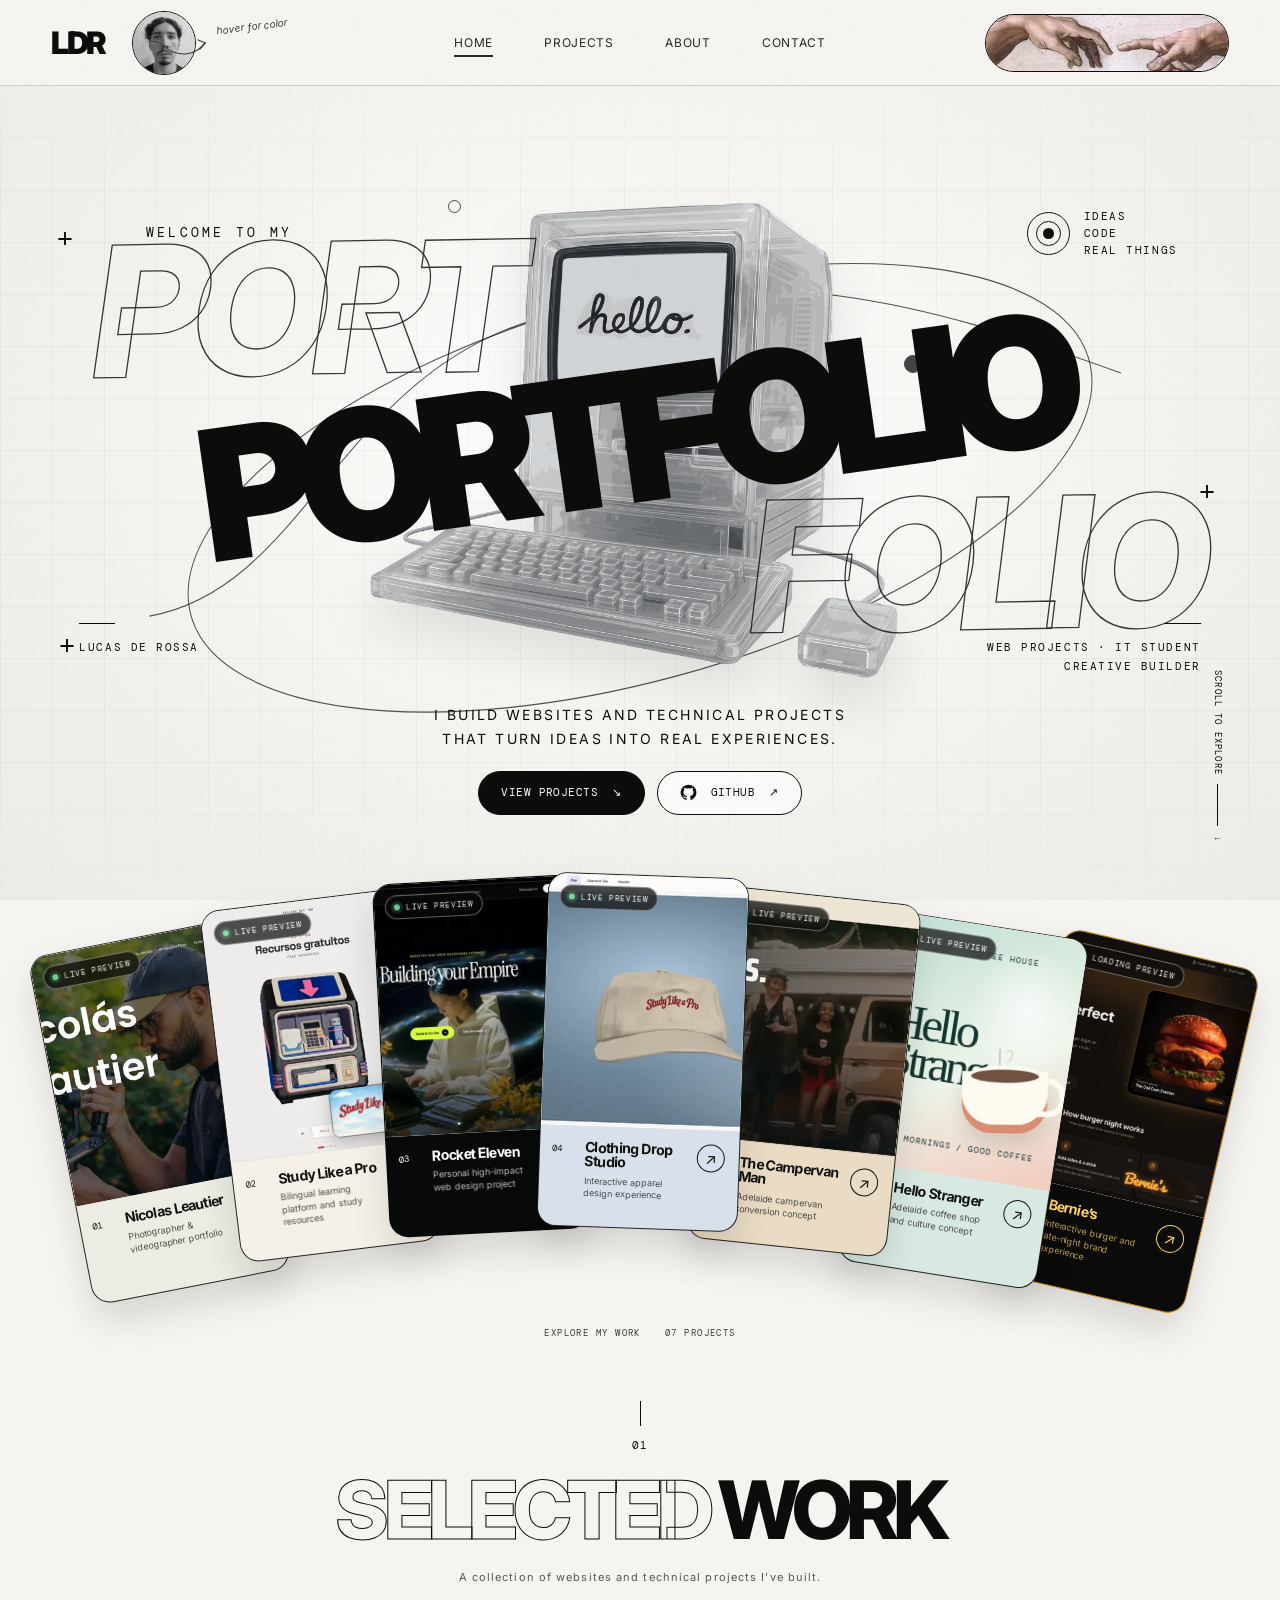
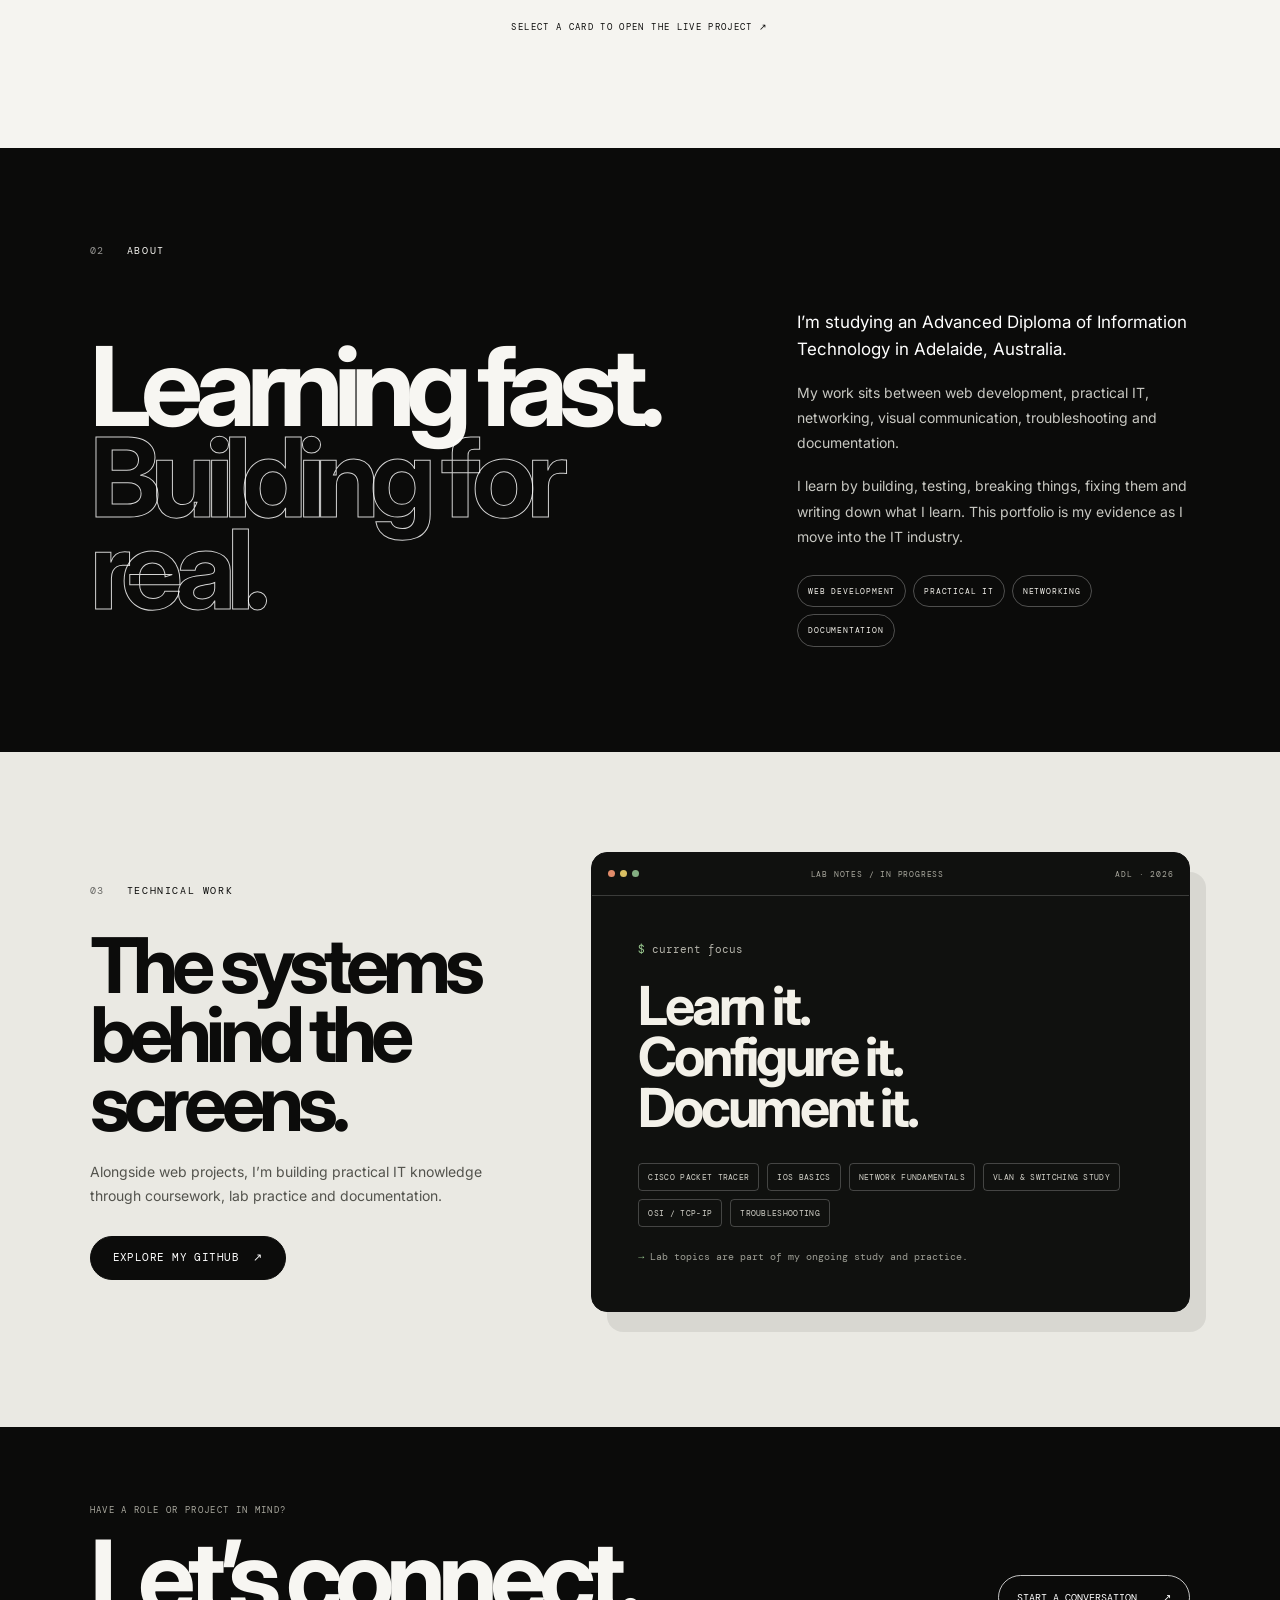
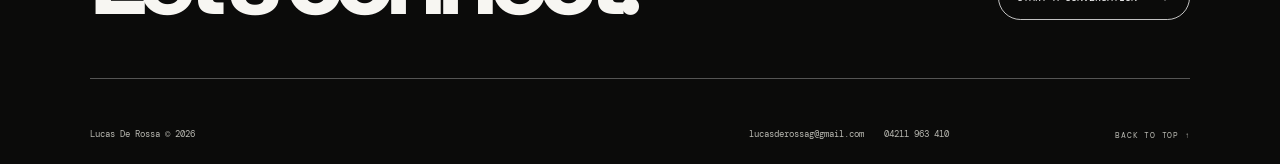
==== commit 14ec6f0e: "Polish project fan spacing and selected work typography" ====
--- a/index.html
+++ b/index.html
@@ -17,7 +17,7 @@
   <link rel="preconnect" href="https://fonts.googleapis.com">
   <link rel="preconnect" href="https://fonts.gstatic.com" crossorigin>
   <link href="https://fonts.googleapis.com/css2?family=DM+Mono:wght@400;500&family=Inter:wght@400;500;600;700;800;900&display=swap" rel="stylesheet">
-  <link rel="stylesheet" href="styles.css">
+  <link rel="stylesheet" href="styles.css?v=20261003b">
 </head>
 <body>
   <div class="grain" aria-hidden="true"></div>
@@ -71,7 +71,7 @@
       <div class="hero-index"><span class="index-dot"></span><span>IDEAS<br>CODE<br>REAL THINGS</span></div>
       <p class="hero-kicker">WELCOME TO MY</p>
 
-      <img class="retro-computer" src="assets/retro-mac.png" alt="Transparent retro computer with hello on its screen" width="1080" height="1080" fetchpriority="high">
+      <img class="retro-computer" src="assets/retro-mac.png?v=20261003b" alt="Transparent retro computer with hello on its screen" width="1080" height="1080" fetchpriority="high">
 
       <h1 class="portfolio-stack" id="hero-title">
         <span class="portfolio-outline outline-top" aria-hidden="true">PORT</span>
@@ -255,6 +255,6 @@
     </div>
   </div>
 
-  <script src="script.js" defer></script>
+  <script src="script.js?v=20261003b" defer></script>
 </body>
 </html>
--- a/styles.css
+++ b/styles.css
@@ -198,7 +198,7 @@
 @keyframes driftTop { to { transform: translateX(1.8%) skewX(-7deg) rotate(1deg); } }
 @keyframes driftBottom { to { transform: translateX(-1.5%) skewX(-7deg) rotate(1deg); } }
 @keyframes wordBreathe { 0%,100% { letter-spacing: -.095em; transform: translateX(-.8%) rotate(-8deg) scaleX(1.12); } 50% { letter-spacing: -.073em; transform: translateX(.2%) rotate(-6deg) scaleX(1.14); } }
-.hero-side { position: absolute; z-index: 6; top: 58%; margin: 0; font-family: var(--mono); font-size: 11px; line-height: 1.7; letter-spacing: .14em; }
+.hero-side { position: absolute; z-index: 6; top: 66%; margin: 0; font-family: var(--mono); font-size: 11px; line-height: 1.7; letter-spacing: .14em; }
 .hero-side-left { left: 6.2%; }
 .hero-side-right { right: 6.2%; text-align: right; }
 .side-rule { display: block; width: 36px; height: 1px; margin-bottom: 14px; background: currentColor; }
@@ -216,7 +216,7 @@
 .hero-scroll { position: absolute; right: 4.4%; bottom: 7%; z-index: 8; display: flex; align-items: center; gap: 10px; font-family: var(--mono); font-size: 9px; letter-spacing: .13em; writing-mode: vertical-rl; }
 .scroll-line { height: 42px; width: 1px; background: currentColor; }
 
-.projects { position: relative; z-index: 10; margin-top: -10px; padding: 0 clamp(0px,2vw,26px) 115px; overflow: hidden; }
+.projects { position: relative; z-index: 10; margin-top: -10px; padding: 0 clamp(0px,2vw,26px) 115px; overflow: visible; }
 .deck-stage { max-width: 1560px; margin: 0 auto; padding: 0 clamp(16px,3vw,44px); }
 .project-deck { min-height: 424px; display: flex; justify-content: center; align-items: flex-start; padding: 0 14px 28px; perspective: 1400px; }
 .project-card {
@@ -294,13 +294,15 @@
 .deck-control { width: 31px; height: 31px; border: 1px solid var(--ink); border-radius: 50%; background: transparent; cursor: pointer; transition: color .2s ease,background .2s ease; }
 .deck-control:disabled { opacity: .3; cursor: default; }
 .deck-control:hover:not(:disabled) { color: #fff; background: var(--ink); }
-.section-title { max-width: 1420px; display: grid; grid-template-columns: 58px 1fr minmax(220px,300px); align-items: end; gap: 18px; margin: 28px auto 0; padding: 0 clamp(22px,5vw,78px) 22px; border-bottom: 1px solid var(--ink); }
-.section-number { padding-bottom: 10px; font-family: var(--mono); font-size: 10px; letter-spacing: .13em; }
-.section-title h2 { margin: 0; font-size: clamp(55px,8.2vw,116px); line-height: .78; font-weight: 800; letter-spacing: -.087em; }
+.section-title { max-width: 1420px; display: flex; flex-direction: column; align-items: center; gap: 18px; margin: 45px auto 0; padding: 0 22px 22px; text-align: center; }
+.section-number { font-family: var(--mono); font-size: 11px; letter-spacing: .13em; }
+.section-number::before { content: ""; display: block; height: 25px; width: 1px; background: currentColor; margin: 0 auto 12px; }
+.section-title h2 { margin: 0; font-size: clamp(46px,6.3vw,90px); line-height: 1; font-weight: 800; letter-spacing: -.07em; }
 .section-title h2 span { color: transparent; -webkit-text-stroke: 1px var(--ink); }
 .section-title h2 em { font-weight: 800; font-style: normal; }
-.section-title p { margin: 0 0 2px; color: #585852; font-size: 12px; line-height: 1.55; }
-.projects-caption { max-width: 1420px; margin: 13px auto 0; padding: 0 clamp(22px,5vw,78px); font-family: var(--mono); font-size: 9px; letter-spacing: .15em; text-align: right; }
+.section-title p { margin: 0; color: #585852; font-size: 11px; line-height: 1.6; letter-spacing: .1em; }
+
+.projects-caption { max-width: 1420px; margin: 13px auto 0; padding: 0 clamp(22px,5vw,78px); font-family: var(--mono); font-size: 9px; letter-spacing: .15em; text-align: center; }
 
 .about { position: relative; padding: 96px clamp(26px,7vw,110px) 105px; color: #f7f6f2; background: #0b0b0a; }
 .section-kicker { display: flex; gap: 22px; font-family: var(--mono); font-size: 10px; letter-spacing: .16em; text-transform: uppercase; }
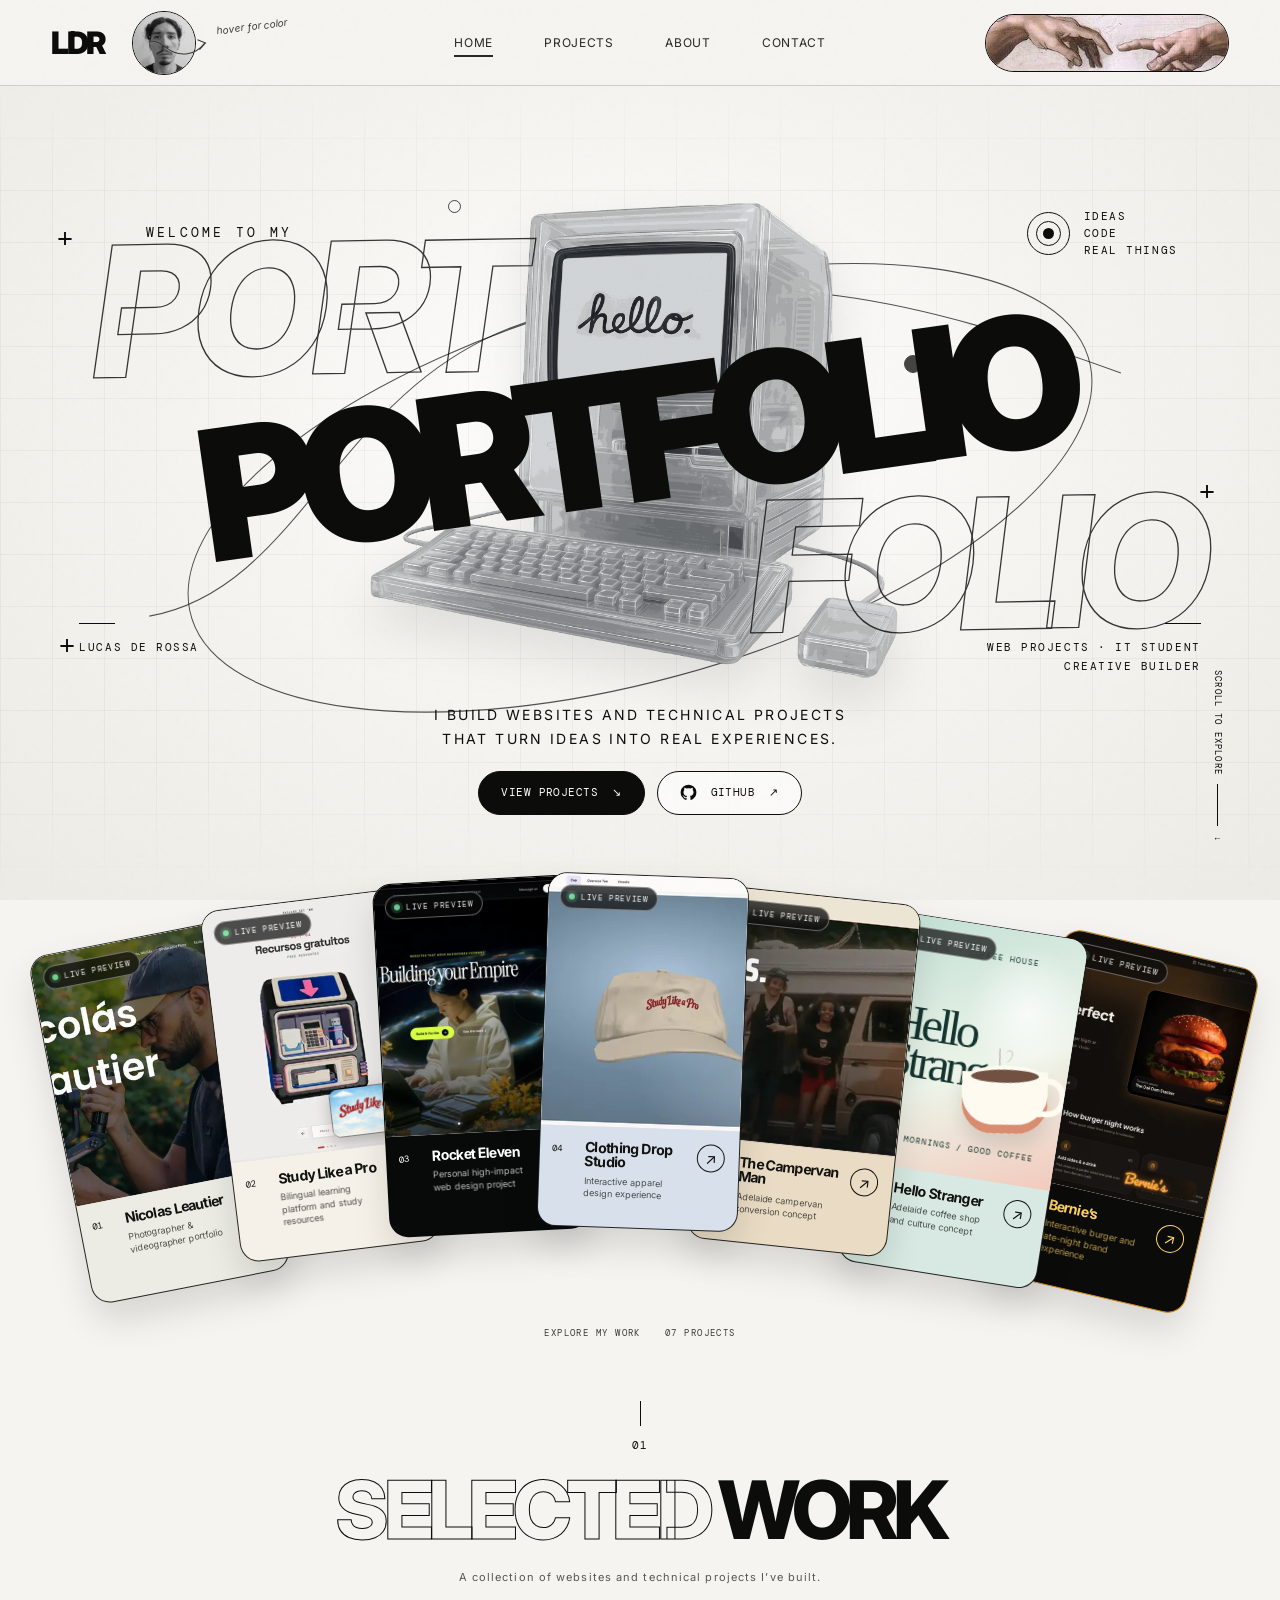
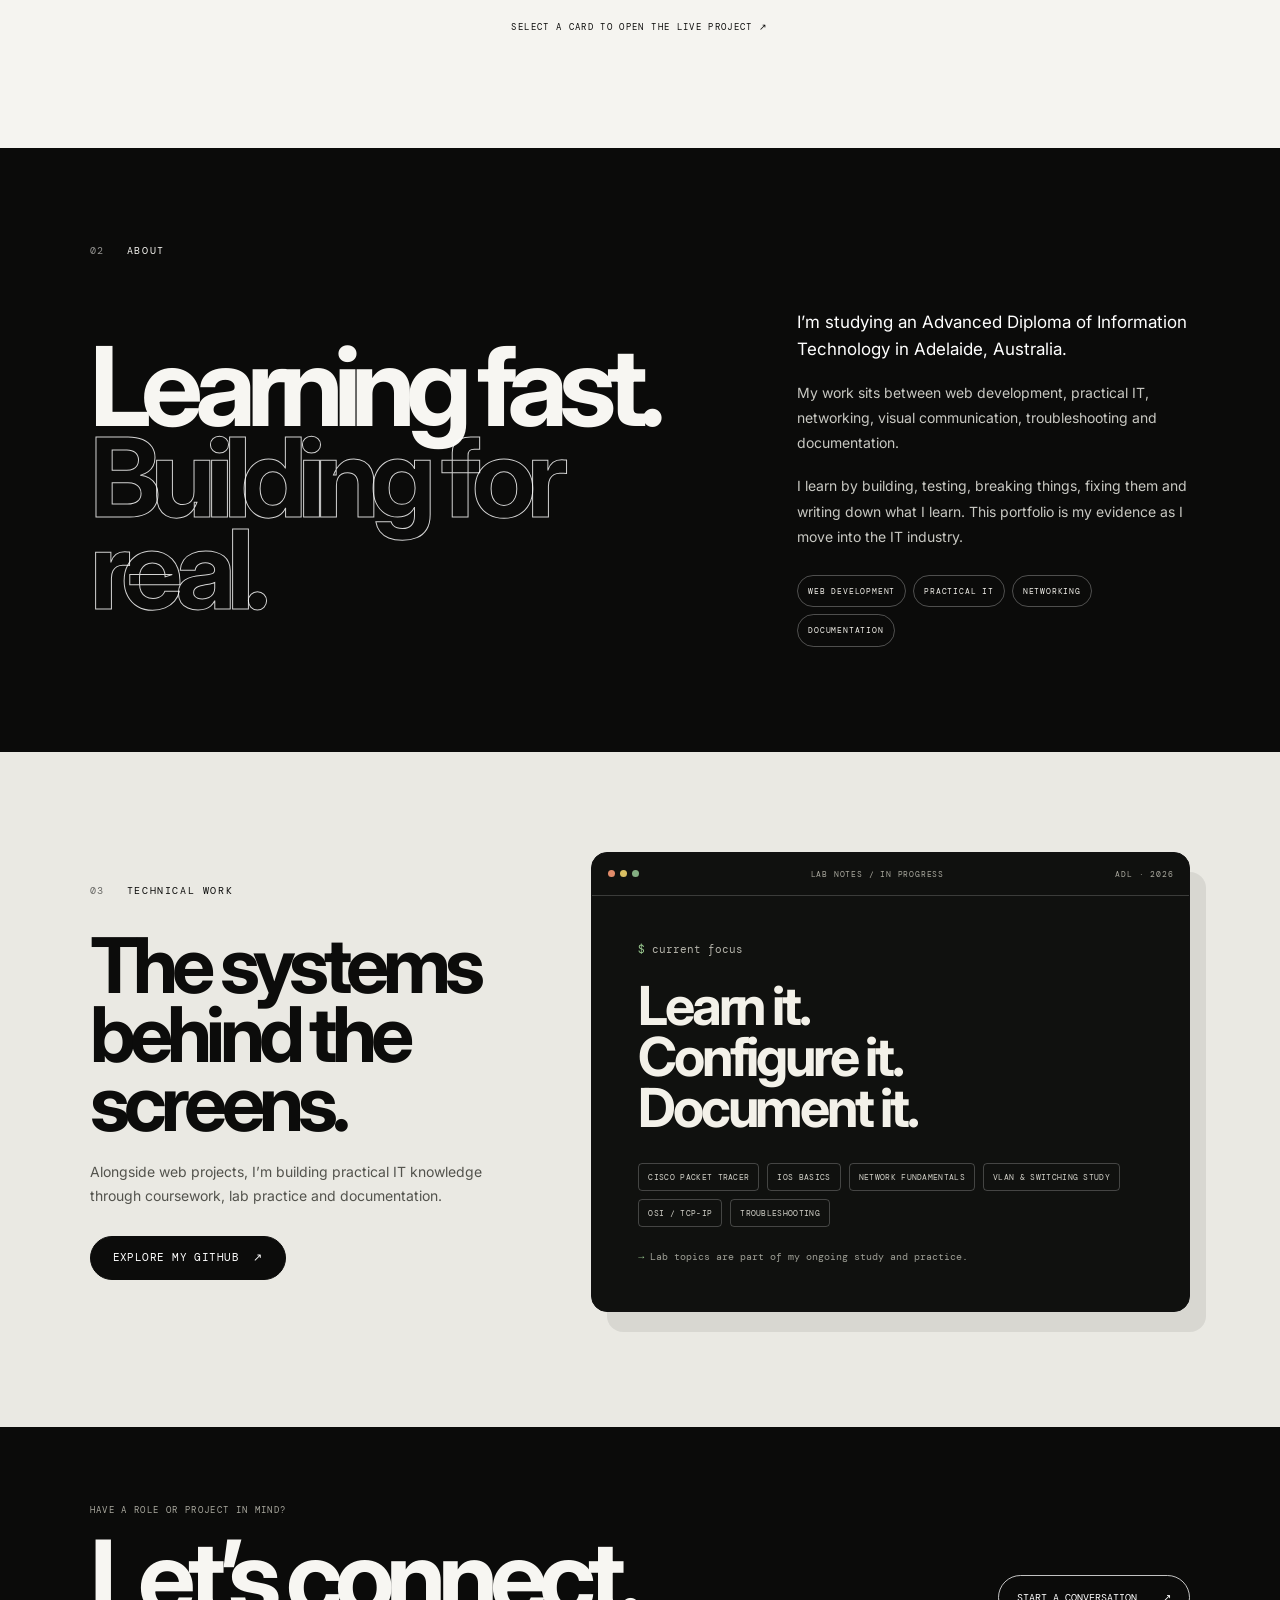
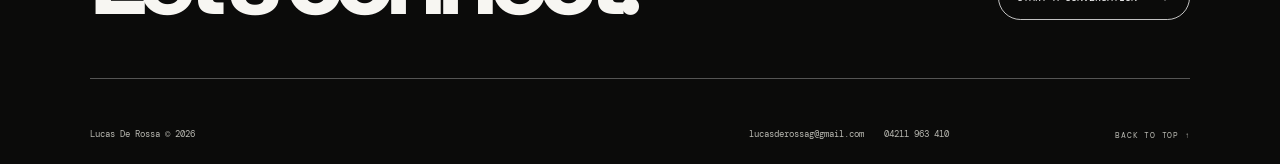
==== commit f5e4103f: "Refresh project posters cached before the redesign deployment" ====
--- a/index.html
+++ b/index.html
@@ -27,7 +27,7 @@
     <a class="identity" href="#home" aria-label="Lucas De Rossa home">
       <span class="ldr">LDR</span>
       <span class="avatar-shell">
-        <img src="assets/profile.webp" alt="Lucas De Rossa" class="avatar" width="360" height="480">
+        <img src="assets/profile.webp?v=20261003c" alt="Lucas De Rossa" class="avatar" width="360" height="480">
         <span class="avatar-note" aria-hidden="true">
           <svg viewBox="0 0 72 30"><path d="M2 4c17 0 18 20 42 20 9 0 16-4 22-10M58 9l9 5-8 7"/></svg>
           <span>hover for color</span>
@@ -47,7 +47,7 @@
         <span></span><span></span>
       </button>
       <button class="connect-surface" type="button" aria-label="Open contact options" aria-haspopup="dialog" aria-controls="contactDialog" data-contact-open>
-        <img src="assets/creation-hands.jpg" alt="" width="356" height="234">
+        <img src="assets/creation-hands.jpg?v=20261003c" alt="" width="356" height="234">
         <span class="connect-mask"><span>Let’s connect</span></span>
       </button>
     </div>
@@ -71,7 +71,7 @@
       <div class="hero-index"><span class="index-dot"></span><span>IDEAS<br>CODE<br>REAL THINGS</span></div>
       <p class="hero-kicker">WELCOME TO MY</p>
 
-      <img class="retro-computer" src="assets/retro-mac.png?v=20261003b" alt="Transparent retro computer with hello on its screen" width="1080" height="1080" fetchpriority="high">
+      <img class="retro-computer" src="assets/retro-mac.png?v=20261003c" alt="Transparent retro computer with hello on its screen" width="1080" height="1080" fetchpriority="high">
 
       <h1 class="portfolio-stack" id="hero-title">
         <span class="portfolio-outline outline-top" aria-hidden="true">PORT</span>
@@ -103,7 +103,7 @@
         <div class="project-deck" id="projectDeck">
           <article class="project-card card-nicolas" style="--fan-rotate:-11deg;--fan-y:44px;--fan-order:1">
             <div class="project-media">
-              <img class="project-poster" src="assets/projects/nicolas-leautier.webp" alt="Nicolas Leautier portfolio homepage showing the photographer at work" width="760" height="428" loading="lazy" decoding="async">
+              <img class="project-poster" src="assets/projects/nicolas-leautier.webp?v=20261003c" alt="Nicolas Leautier portfolio homepage showing the photographer at work" width="760" height="428" loading="lazy" decoding="async">
               <iframe title="Live preview of Nicolas Leautier’s portfolio" data-preview-src="https://nicolasleautier.com/" loading="eager" tabindex="-1" aria-hidden="true" allow="autoplay; fullscreen; picture-in-picture" referrerpolicy="strict-origin-when-cross-origin"></iframe>
               <span class="live-indicator"><i></i><span data-preview-status>WEBSITE PREVIEW</span></span>
               <a class="preview-open" href="https://nicolasleautier.com/" target="_blank" rel="noopener noreferrer" aria-label="Open Nicolas Leautier’s portfolio in a new tab"></a>
@@ -114,9 +114,9 @@
 
           <article class="project-card card-study" style="--fan-rotate:-7deg;--fan-y:8px;--fan-order:2">
             <div class="project-media">
-              <img class="project-poster" src="assets/projects/study-like-a-pro.webp" alt="Study Like a Pro free resources page" width="760" height="359" loading="lazy" decoding="async">
+              <img class="project-poster" src="assets/projects/study-like-a-pro.webp?v=20261003c" alt="Study Like a Pro free resources page" width="760" height="359" loading="lazy" decoding="async">
               <iframe title="Live preview of Study Like a Pro" data-preview-src="https://studylikeapro.art/" loading="eager" tabindex="-1" aria-hidden="true" allow="autoplay; fullscreen; picture-in-picture" referrerpolicy="strict-origin-when-cross-origin"></iframe>
-              <img class="brand-stamp study-stamp" src="assets/projects/study-like-a-pro-sky.webp" alt="" width="760" height="600" loading="lazy" decoding="async">
+              <img class="brand-stamp study-stamp" src="assets/projects/study-like-a-pro-sky.webp?v=20261003c" alt="" width="760" height="600" loading="lazy" decoding="async">
               <span class="live-indicator"><i></i><span data-preview-status>WEBSITE PREVIEW</span></span>
               <a class="preview-open" href="https://studylikeapro.art/" target="_blank" rel="noopener noreferrer" aria-label="Open Study Like a Pro in a new tab"></a>
               <button class="preview-play" type="button" data-preview-play aria-label="Play live preview of Study Like a Pro"><span></span></button>
@@ -126,7 +126,7 @@
 
           <article class="project-card card-rocket" style="--fan-rotate:-3deg;--fan-y:-11px;--fan-order:3">
             <div class="project-media">
-              <img class="project-poster" src="assets/projects/rocket-eleven.webp" alt="Rocket Eleven hero with a student surrounded by a luminous galaxy" width="760" height="538" loading="lazy" decoding="async">
+              <img class="project-poster" src="assets/projects/rocket-eleven.webp?v=20261003c" alt="Rocket Eleven hero with a student surrounded by a luminous galaxy" width="760" height="538" loading="lazy" decoding="async">
               <iframe title="Live preview of the Rocket Eleven web project" data-preview-src="https://rocketeleven.net/" loading="eager" tabindex="-1" aria-hidden="true" allow="autoplay; fullscreen; picture-in-picture" referrerpolicy="strict-origin-when-cross-origin"></iframe>
               <span class="live-indicator"><i></i><span data-preview-status>WEBSITE PREVIEW</span></span>
               <a class="preview-open" href="https://rocketeleven.net/" target="_blank" rel="noopener noreferrer" aria-label="Open the Rocket Eleven project in a new tab"></a>
@@ -137,7 +137,7 @@
 
           <article class="project-card card-clothing" style="--fan-rotate:2deg;--fan-y:-15px;--fan-order:4">
             <div class="project-media">
-              <img class="project-poster" src="assets/projects/clothing-drop-studio.webp" alt="Clothing Drop Studio with its apparel design controls and a cap mockup" width="760" height="360" loading="lazy" decoding="async">
+              <img class="project-poster" src="assets/projects/clothing-drop-studio.webp?v=20261003c" alt="Clothing Drop Studio with its apparel design controls and a cap mockup" width="760" height="360" loading="lazy" decoding="async">
               <iframe title="Live preview of Clothing Drop Studio" data-preview-src="https://clothing-drop-studio.pages.dev/" loading="eager" tabindex="-1" aria-hidden="true" allow="autoplay; fullscreen; picture-in-picture" referrerpolicy="strict-origin-when-cross-origin"></iframe>
               <span class="live-indicator"><i></i><span data-preview-status>WEBSITE PREVIEW</span></span>
               <a class="preview-open" href="https://clothing-drop-studio.pages.dev/" target="_blank" rel="noopener noreferrer" aria-label="Open Clothing Drop Studio in a new tab"></a>
@@ -148,7 +148,7 @@
 
           <article class="project-card card-campervan" style="--fan-rotate:6deg;--fan-y:4px;--fan-order:5">
             <div class="project-media">
-              <img class="project-poster" src="assets/projects/campervan-man.webp" alt="The Campervan Man homepage showing a campervan conversion project" width="760" height="368" loading="lazy" decoding="async">
+              <img class="project-poster" src="assets/projects/campervan-man.webp?v=20261003c" alt="The Campervan Man homepage showing a campervan conversion project" width="760" height="368" loading="lazy" decoding="async">
               <iframe title="Live preview of The Campervan Man" data-preview-src="https://the-campervan-man.pages.dev/" loading="eager" tabindex="-1" aria-hidden="true" allow="autoplay; fullscreen; picture-in-picture" referrerpolicy="strict-origin-when-cross-origin"></iframe>
               <span class="live-indicator"><i></i><span data-preview-status>WEBSITE PREVIEW</span></span>
               <a class="preview-open" href="https://the-campervan-man.pages.dev/" target="_blank" rel="noopener noreferrer" aria-label="Open The Campervan Man in a new tab"></a>
@@ -170,9 +170,9 @@
 
           <article class="project-card card-bernies" style="--fan-rotate:13deg;--fan-y:52px;--fan-order:7">
             <div class="project-media">
-              <img class="project-poster" src="assets/projects/bernies.webp" alt="Bernie’s dark burger website with a featured burger and orange accents" width="760" height="577" loading="lazy" decoding="async">
+              <img class="project-poster" src="assets/projects/bernies.webp?v=20261003c" alt="Bernie’s dark burger website with a featured burger and orange accents" width="760" height="577" loading="lazy" decoding="async">
               <iframe title="Live preview of Bernie’s Burger Night" data-preview-src="https://bernies-burguer-night.pages.dev/" loading="eager" tabindex="-1" aria-hidden="true" allow="autoplay; fullscreen; picture-in-picture" referrerpolicy="strict-origin-when-cross-origin"></iframe>
-              <img class="brand-stamp bernies-stamp" src="assets/projects/bernies-wordmark.webp" alt="" width="258" height="65" loading="lazy" decoding="async">
+              <img class="brand-stamp bernies-stamp" src="assets/projects/bernies-wordmark.webp?v=20261003c" alt="" width="258" height="65" loading="lazy" decoding="async">
               <span class="live-indicator"><i></i><span data-preview-status>WEBSITE PREVIEW</span></span>
               <a class="preview-open" href="https://bernies-burguer-night.pages.dev/" target="_blank" rel="noopener noreferrer" aria-label="Open Bernie’s Burger Night in a new tab"></a>
               <button class="preview-play" type="button" data-preview-play aria-label="Play live preview of Bernie’s Burger Night"><span></span></button>
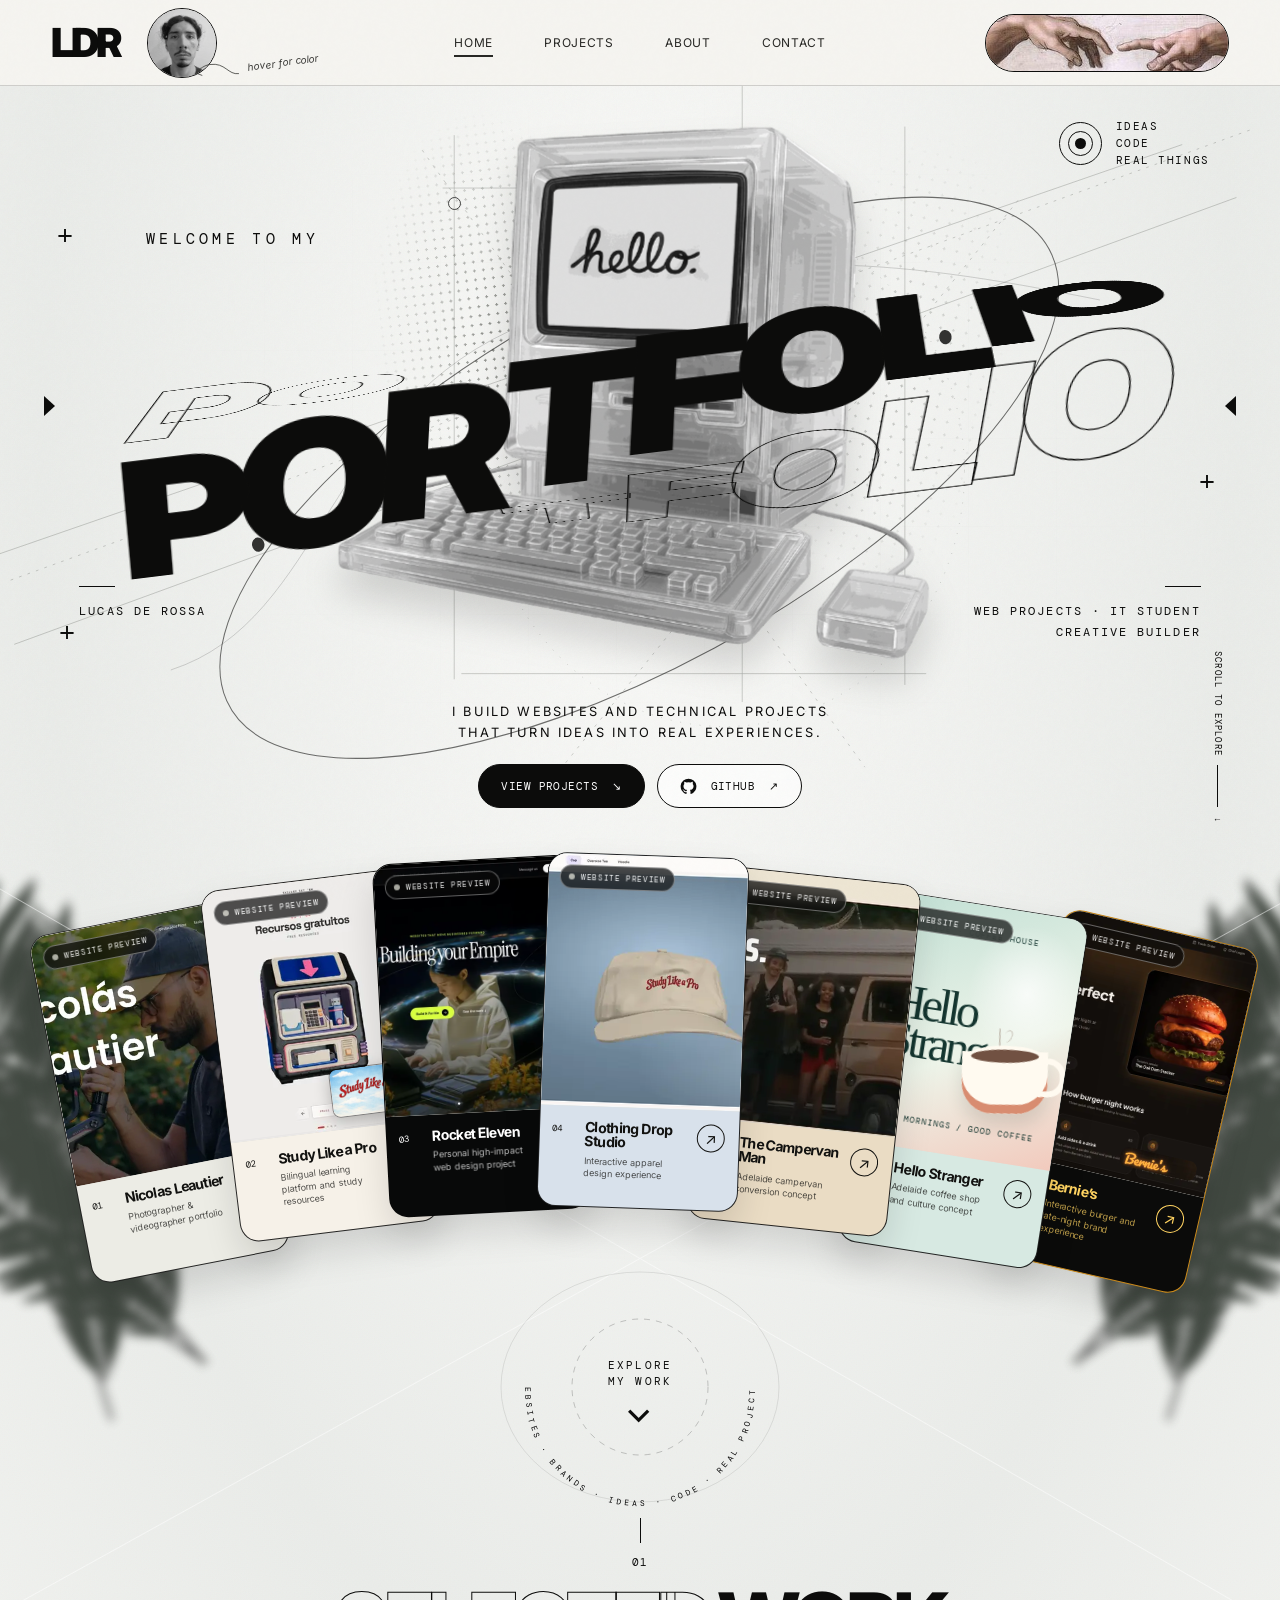
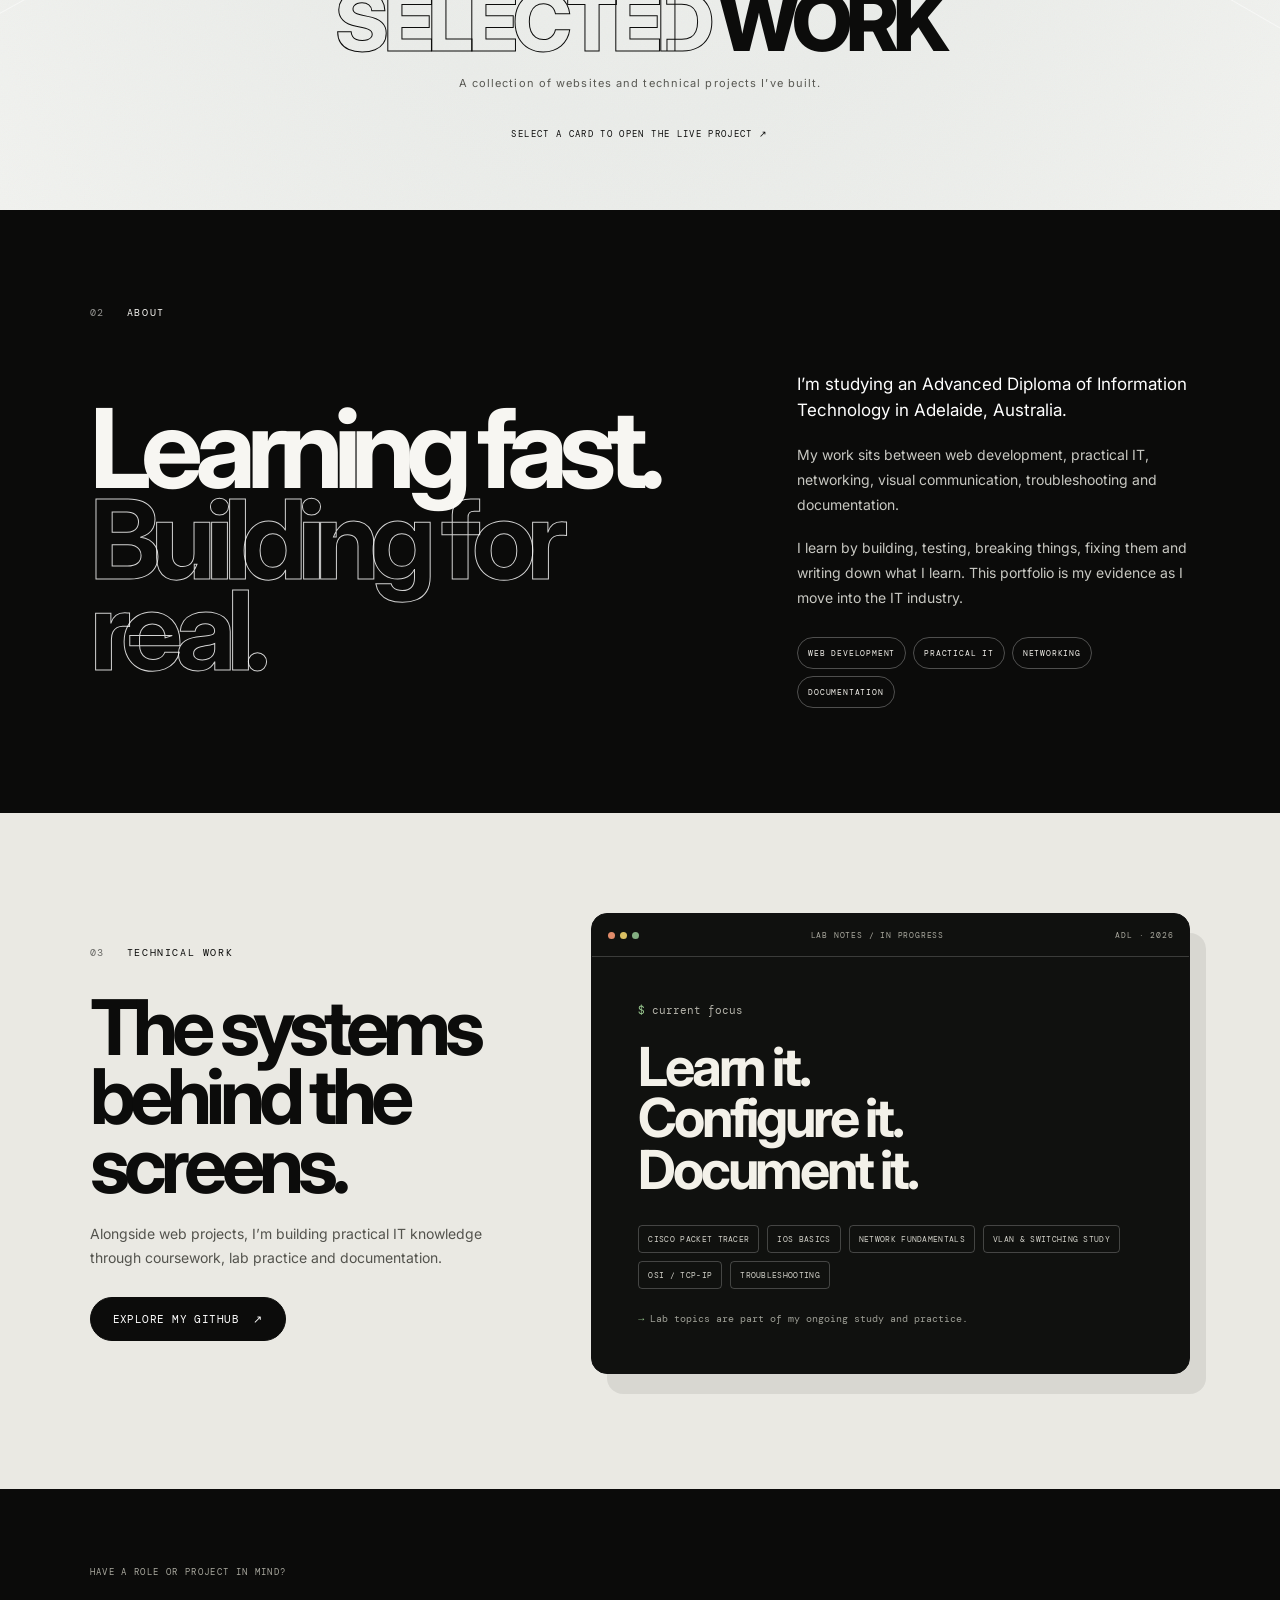
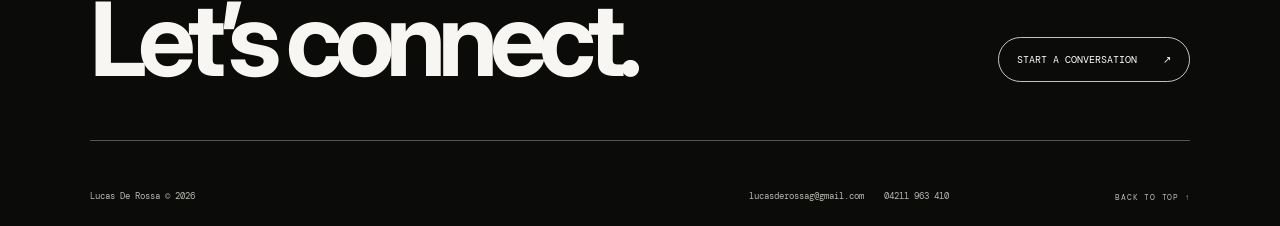
==== commit a504a6f8: "Recreate rolling portfolio lettering and reference-inspired botanical art" ====
--- a/index.html
+++ b/index.html
@@ -17,7 +17,7 @@
   <link rel="preconnect" href="https://fonts.googleapis.com">
   <link rel="preconnect" href="https://fonts.gstatic.com" crossorigin>
   <link href="https://fonts.googleapis.com/css2?family=DM+Mono:wght@400;500&family=Inter:wght@400;500;600;700;800;900&display=swap" rel="stylesheet">
-  <link rel="stylesheet" href="styles.css?v=20261003b">
+  <link rel="stylesheet" href="styles.css?v=20261003-art1">
 </head>
 <body>
   <div class="grain" aria-hidden="true"></div>
@@ -54,8 +54,23 @@
   </header>
 
   <main id="main">
+    <div class="portfolio-scene">
+      <div class="scene-foliage foliage-left" aria-hidden="true"></div>
+      <div class="scene-foliage foliage-right" aria-hidden="true"></div>
+      <div class="scene-light-lines" aria-hidden="true"></div>
     <section class="hero" id="home" aria-labelledby="hero-title">
       <div class="hero-grid" aria-hidden="true"></div>
+      <div class="hero-stipple stipple-left" aria-hidden="true"></div>
+      <div class="hero-stipple stipple-right" aria-hidden="true"></div>
+      <svg class="hero-drafting" viewBox="0 0 1440 840" preserveAspectRatio="none" aria-hidden="true">
+        <g fill="none" stroke="currentColor" stroke-width=".65">
+          <path d="M511 52V628M835 0V652M1018 43V634M498 108H867M519 622H1042M16 591L1391 118M0 495L1330 62"/>
+          <path stroke-dasharray="3 7" d="M12 523L1408 46M475 68L973 721M617 739L1147 119"/>
+          <circle cx="815" cy="408" r="270" stroke-dasharray="1 10"/>
+        </g>
+      </svg>
+      <span class="hero-direction direction-left" aria-hidden="true"></span>
+      <span class="hero-direction direction-right" aria-hidden="true"></span>
       <div class="hero-cross cross-one" aria-hidden="true">+</div>
       <div class="hero-cross cross-two" aria-hidden="true">+</div>
       <div class="hero-cross cross-three" aria-hidden="true">+</div>
@@ -73,10 +88,18 @@
 
       <img class="retro-computer" src="assets/retro-mac.png?v=20261003c" alt="Transparent retro computer with hello on its screen" width="1080" height="1080" fetchpriority="high">
 
-      <h1 class="portfolio-stack" id="hero-title">
-        <span class="portfolio-outline outline-top" aria-hidden="true">PORT</span>
-        <span class="portfolio-solid">PORTFOLIO</span>
-        <span class="portfolio-outline outline-bottom" aria-hidden="true">FOLIO</span>
+      <h1 class="portfolio-stack" id="hero-title" aria-label="Portfolio">
+        <span class="portfolio-ribbon" aria-hidden="true">
+          <span class="portfolio-letter" style="--letter-index:0"><span class="letter-metric">P</span><span class="letter-drum"><span class="letter-face face-0 face-solid">P</span><span class="letter-face face-1 face-outline">P</span><span class="letter-face face-2 face-solid">P</span><span class="letter-face face-3 face-outline">P</span></span></span>
+          <span class="portfolio-letter" style="--letter-index:1"><span class="letter-metric">O</span><span class="letter-drum"><span class="letter-face face-0 face-solid">O</span><span class="letter-face face-1 face-outline">O</span><span class="letter-face face-2 face-solid">O</span><span class="letter-face face-3 face-outline">O</span></span></span>
+          <span class="portfolio-letter" style="--letter-index:2"><span class="letter-metric">R</span><span class="letter-drum"><span class="letter-face face-0 face-solid">R</span><span class="letter-face face-1 face-outline">R</span><span class="letter-face face-2 face-solid">R</span><span class="letter-face face-3 face-outline">R</span></span></span>
+          <span class="portfolio-letter" style="--letter-index:3"><span class="letter-metric">T</span><span class="letter-drum"><span class="letter-face face-0 face-solid">T</span><span class="letter-face face-1 face-outline">T</span><span class="letter-face face-2 face-solid">T</span><span class="letter-face face-3 face-outline">T</span></span></span>
+          <span class="portfolio-letter" style="--letter-index:4"><span class="letter-metric">F</span><span class="letter-drum"><span class="letter-face face-0 face-solid">F</span><span class="letter-face face-1 face-outline">F</span><span class="letter-face face-2 face-solid">F</span><span class="letter-face face-3 face-outline">F</span></span></span>
+          <span class="portfolio-letter" style="--letter-index:5"><span class="letter-metric">O</span><span class="letter-drum"><span class="letter-face face-0 face-solid">O</span><span class="letter-face face-1 face-outline">O</span><span class="letter-face face-2 face-solid">O</span><span class="letter-face face-3 face-outline">O</span></span></span>
+          <span class="portfolio-letter" style="--letter-index:6"><span class="letter-metric">L</span><span class="letter-drum"><span class="letter-face face-0 face-solid">L</span><span class="letter-face face-1 face-outline">L</span><span class="letter-face face-2 face-solid">L</span><span class="letter-face face-3 face-outline">L</span></span></span>
+          <span class="portfolio-letter" style="--letter-index:7"><span class="letter-metric">I</span><span class="letter-drum"><span class="letter-face face-0 face-solid">I</span><span class="letter-face face-1 face-outline">I</span><span class="letter-face face-2 face-solid">I</span><span class="letter-face face-3 face-outline">I</span></span></span>
+          <span class="portfolio-letter" style="--letter-index:8"><span class="letter-metric">O</span><span class="letter-drum"><span class="letter-face face-0 face-solid">O</span><span class="letter-face face-1 face-outline">O</span><span class="letter-face face-2 face-solid">O</span><span class="letter-face face-3 face-outline">O</span></span></span>
+        </span>
       </h1>
 
       <p class="hero-side hero-side-left"><span class="side-rule"></span>LUCAS DE ROSSA</p>
@@ -188,6 +211,15 @@
         </div>
       </div>
 
+      <a class="explore-orbit" href="#selected-work" aria-label="Explore selected work">
+        <svg viewBox="0 0 300 220" aria-hidden="true">
+          <defs><path id="explore-arc" d="M35 91a115 115 0 0 0 230 0"/></defs>
+          <ellipse cx="150" cy="87" rx="139" ry="115" fill="none" stroke="currentColor" stroke-width=".5" opacity=".18"/>
+          <circle cx="150" cy="87" r="68" fill="none" stroke="currentColor" stroke-width=".6" stroke-dasharray="6 6" opacity=".35"/>
+          <text><textPath href="#explore-arc" startOffset="50%" text-anchor="middle">WEBSITES · BRANDS · IDEAS · CODE · REAL PROJECTS</textPath></text>
+        </svg>
+        <span>EXPLORE<br>MY WORK<b aria-hidden="true">⌄</b></span>
+      </a>
       <div class="section-title reveal" id="selected-work">
         <span class="section-number">01</span>
         <h2 id="projects-title"><span>SELECTED</span> <em>WORK</em></h2>
@@ -195,6 +227,8 @@
       </div>
       <p class="projects-caption">SELECT A CARD TO OPEN THE LIVE PROJECT <span aria-hidden="true">↗</span></p>
     </section>
+
+    </div>
 
     <section class="about" id="about" aria-labelledby="about-title">
       <div class="section-kicker"><span>02</span><span>ABOUT</span></div>
@@ -255,6 +289,6 @@
     </div>
   </div>
 
-  <script src="script.js?v=20261003b" defer></script>
+  <script src="script.js?v=20261003-art1" defer></script>
 </body>
 </html>
--- a/styles.css
+++ b/styles.css
@@ -171,33 +171,57 @@
   58% { transform: translate(-50%,-50%) translateY(3px) rotate(1deg); }
   82% { transform: translate(-50%,-50%) translateY(-8px) rotate(-.4deg); }
 }
+/* Each character has four faces. A staggered axial rotation makes the
+   filled/outlined lettering roll across the word like the reference ribbon. */
 .portfolio-stack {
   position: absolute;
   z-index: 4;
   top: 43%;
   left: 50%;
-  width: 100%;
+  width: 92%;
   margin: 0;
-  display: flex;
-  flex-direction: column;
-  align-items: center;
-  transform: translate(-50%,-50%);
-  font-size: clamp(96px,14.25vw,214px);
+  transform: translate(-50%,-50%) rotate(-7deg);
+  font-size: clamp(86px,13.3vw,205px);
   font-weight: 900;
-  line-height: .70;
-  letter-spacing: -.095em;
-  text-align: center;
+  letter-spacing: -.075em;
+  line-height: .9;
   white-space: nowrap;
   pointer-events: none;
-}
-.portfolio-stack span { display: block; }
-.portfolio-outline { color: transparent; -webkit-text-stroke: 1.3px #111; font-weight: 800; opacity: .84; }
-.outline-top { align-self: flex-start; margin-left: 9%; transform: translateX(-4.8%) skewX(-9deg) rotate(-1deg); animation: driftTop 8s ease-in-out infinite alternate; }
-.portfolio-solid { z-index: 2; transform: translateX(-.8%) rotate(-8deg); animation: wordBreathe 6s ease-in-out infinite; }
-.outline-bottom { align-self: flex-end; margin-right: 8%; transform: translateX(4.3%) skewX(-8deg) rotate(-1deg); animation: driftBottom 9s ease-in-out infinite alternate; }
-@keyframes driftTop { to { transform: translateX(1.8%) skewX(-7deg) rotate(1deg); } }
-@keyframes driftBottom { to { transform: translateX(-1.5%) skewX(-7deg) rotate(1deg); } }
-@keyframes wordBreathe { 0%,100% { letter-spacing: -.095em; transform: translateX(-.8%) rotate(-8deg) scaleX(1.12); } 50% { letter-spacing: -.073em; transform: translateX(.2%) rotate(-6deg) scaleX(1.14); } }
+  perspective: 1600px;
+}
+.portfolio-ribbon {
+  display: flex;
+  justify-content: center;
+  transform: skewX(-10deg) scaleX(1.18);
+  transform-style: preserve-3d;
+}
+.portfolio-letter { position: relative; display: block; transform-style: preserve-3d; }
+.letter-metric { display: block; visibility: hidden; }
+.letter-drum {
+  position: absolute;
+  inset: 0;
+  display: block;
+  transform-style: preserve-3d;
+  transform: rotateX(calc(-24deg + var(--letter-index) * 12deg));
+  animation: portfolioRoll 4.8s linear infinite;
+  animation-delay: calc(var(--letter-index) * -.14s - .15s);
+}
+.letter-face {
+  position: absolute;
+  inset: 0;
+  display: block;
+  backface-visibility: hidden;
+  -webkit-backface-visibility: hidden;
+  transform-origin: 50% 50%;
+}
+.face-solid { color: var(--ink); }
+.face-outline { color: transparent; -webkit-text-stroke: 1.25px var(--ink); }
+.face-0 { transform: rotateX(0deg) translateZ(.445em); }
+.face-1 { transform: rotateX(90deg) translateZ(.445em); }
+.face-2 { transform: rotateX(180deg) translateZ(.445em); }
+.face-3 { transform: rotateX(270deg) translateZ(.445em); }
+@keyframes portfolioRoll { from { transform: rotateX(0deg); } to { transform: rotateX(-360deg); } }
+.hero-motion-paused .letter-drum, .hero-motion-paused .retro-computer { animation-play-state: paused; }
 .hero-side { position: absolute; z-index: 6; top: 66%; margin: 0; font-family: var(--mono); font-size: 11px; line-height: 1.7; letter-spacing: .14em; }
 .hero-side-left { left: 6.2%; }
 .hero-side-right { right: 6.2%; text-align: right; }
@@ -398,8 +422,8 @@
   .index-dot::before { inset: 6px; }
   .index-dot::after { inset: 12px; }
   .retro-computer { top: 42%; width: min(78vw,490px); }
-  .portfolio-stack { top: 42%; width: 100%; font-size: clamp(63px,14.5vw,116px); line-height: .75; }
-  .portfolio-outline { -webkit-text-stroke-width: 1px; }
+  .portfolio-stack { top: 42%; width: 92%; font-size: clamp(52px,13.3vw,109px); }
+  .face-outline { -webkit-text-stroke-width: .8px; }
   .hero-side { top: auto; bottom: 20%; font-size: 8px; letter-spacing: .1em; }
   .hero-side-left { left: 7%; }
   .hero-side-right { right: 7%; }
@@ -458,7 +482,7 @@
   .hero { min-height: 670px; }
   .hero-index { right: 5%; }
   .hero-kicker { left: 6%; }
-  .portfolio-stack { width: 100%; font-size: clamp(56px,14.9vw,68px); }
+  .portfolio-stack { width: 92%; font-size: 13.3vw; }
   .retro-computer { width: 88vw; top: 42%; }
   .hero-side { bottom: 19%; font-size: 7px; }
   .hero-side-left { left: 5%; }
@@ -481,3 +505,63 @@
 }
 
 @media (hover: none) { .avatar { filter: none; } .connect-mask { transform: none; background: rgba(0,0,0,.58); } }
+
+/* Engraved paper, optical depth, and botanical framing from the art reference. */
+.portfolio-scene { position: relative; isolation: isolate; background: radial-gradient(ellipse at 50% 21%,#fafaf8 0%,#eaece9 66%,#f1f2ef 100%); }
+.portfolio-scene::before { content: ""; position: absolute; inset: 0; z-index: -1; pointer-events: none; opacity: .26; background-image: url("data:image/svg+xml,%3Csvg xmlns='http://www.w3.org/2000/svg' width='180' height='180'%3E%3Cfilter id='grain'%3E%3CfeTurbulence type='fractalNoise' baseFrequency='.83' numOctaves='3' stitchTiles='stitch'/%3E%3C/filter%3E%3Cpath fill='%23292b26' d='M0 0h180v180H0z' filter='url(%23grain)' opacity='.15'/%3E%3C/svg%3E"); }
+.hero { height: clamp(710px,62vw,830px); min-height: 710px; background: transparent; }
+.hero-grid { opacity: .13; background-size: 88px 88px; mask-image: radial-gradient(ellipse at 53% 43%,#000,transparent 68%); }
+.hero-drafting { position: absolute; inset: 0; width: 100%; height: 100%; color: #343730; opacity: .38; pointer-events: none; }
+.hero-stipple { position: absolute; z-index: 1; pointer-events: none; background-image: radial-gradient(circle,#272a23 1px,transparent 1.2px); background-size: 9px 9px; mask-image: radial-gradient(ellipse,#000 0%,transparent 69%); }
+.stipple-left { top: 2%; left: 29%; width: 20%; height: 61%; opacity: .55; transform: rotate(-7deg); }
+.stipple-right { top: 4%; right: 21%; width: 18%; height: 64%; opacity: .28; transform: rotate(12deg); background-size: 13px 13px; }
+.hero-orbit { transform: rotate(-8deg); opacity: .83; }
+.hero-orbit ellipse { transform: rotate(-18deg); transform-origin: 720px 385px; }
+.hero-orbit path { stroke-width: .55; opacity: .5; }
+.hero-direction { position: absolute; top: 39%; z-index: 5; width: 0; height: 0; border-top: 10px solid transparent; border-bottom: 10px solid transparent; }
+.direction-left { left: 3.4%; border-left: 11px solid var(--ink); }
+.direction-right { right: 3.4%; border-right: 11px solid var(--ink); }
+.hero-kicker { top: 18%; left: 11.4%; font-size: clamp(11px,1.2vw,17px); letter-spacing: .28em; }
+.retro-computer { top: 38%; width: clamp(460px,56vw,760px); filter: grayscale(1) contrast(1.12) drop-shadow(0 24px 18px rgba(0,0,0,.15)); }
+.hero-index { top: 4%; right: 5.5%; }
+.hero-side { top: 63%; font-size: clamp(9px,.95vw,13px); letter-spacing: .17em; }
+.hero-copy { bottom: 9%; }
+.hero-copy p { font-size: clamp(11px,1vw,14px); }
+.hero-scroll { bottom: 7%; }
+.scene-foliage { position: absolute; z-index: 0; top: clamp(510px,43vw,620px); width: clamp(230px,27vw,420px); height: clamp(650px,66vw,920px); background: url("assets/fern-study.svg") center / 100% 100% no-repeat; pointer-events: none; opacity: .76; filter: blur(5px); transform-origin: center; }
+.foliage-left { left: -12%; transform: rotate(-31deg); }
+.foliage-right { right: -12%; transform: scaleX(-1) rotate(-31deg); }
+.scene-light-lines { position: absolute; inset: 36% 0 0; pointer-events: none; z-index: 0; overflow: hidden; opacity: .5; background: linear-gradient(30deg,transparent 49.94%,#fff 50%,transparent 50.06%),linear-gradient(151deg,transparent 49.94%,#fff 50%,transparent 50.06%); }
+.projects { padding-bottom: 70px; }
+.explore-orbit { position: relative; display: block; width: 300px; height: 220px; margin: 6px auto -10px; color: var(--ink); }
+.explore-orbit svg { position: absolute; inset: 0; width: 100%; height: 100%; overflow: visible; }
+.explore-orbit text { font-family: var(--mono); font-size: 8px; letter-spacing: 3px; }
+.explore-orbit>span { position: absolute; top: 57px; left: 50%; transform: translateX(-50%); text-align: center; font-family: var(--mono); font-size: 11px; line-height: 1.5; letter-spacing: .2em; }
+.explore-orbit b { display: block; font-family: var(--sans); font-size: 36px; line-height: 1.1; font-weight: 500; transition: transform .25s; }
+.explore-orbit:hover b { transform: translateY(5px); }
+.section-title { margin-top: 8px; gap: 13px; }
+@media (min-width: 821px) { .deck-controls { display: none; } .ldr { font-size: 40px; } .avatar { width: 70px; height: 70px; } .avatar-note { top: 47px; left: calc(100% + 22px); transform: rotate(-8deg); } .avatar-note svg { transform: rotate(180deg); top: -9px; width: 47px; } }
+@media (max-width: 820px) {
+  .hero { height: 690px; min-height: 690px; }
+  .hero-kicker { top: 15%; left: 7%; font-size: 10px; }
+  .hero-index { top: 5%; right: 7%; }
+  .retro-computer { top: 39%; width: min(89vw,590px); }
+  .hero-side { top: auto; bottom: 23%; font-size: 8px; }
+  .hero-copy { bottom: 7%; }
+  .hero-copy p { font-size: 10px; }
+  .hero-direction { top: 42%; border-top-width: 5px; border-bottom-width: 5px; }
+  .direction-left { left: 3%; border-left-width: 6px; }
+  .direction-right { right: 3%; border-right-width: 6px; }
+  .scene-foliage { top: 490px; width: 260px; height: 650px; opacity: .45; filter: blur(7px); }
+  .foliage-left { left: -185px; }
+  .foliage-right { right: -185px; }
+  .explore-orbit { width: 240px; height: 176px; margin-top: 23px; }
+  .explore-orbit>span { top: 41px; font-size: 9px; }
+  .explore-orbit b { font-size: 28px; }
+  .projects { padding-bottom: 55px; }
+}
+@media (max-width: 420px) { .hero { height: 660px; min-height: 660px; } .hero-side { font-size: 7px; } .retro-computer { width: 98vw; } }
+@media (prefers-reduced-motion: reduce) {
+  .letter-drum { animation: none; transform: rotateX(calc(-24deg + var(--letter-index) * 12deg)); }
+  .retro-computer { animation: none; }
+}
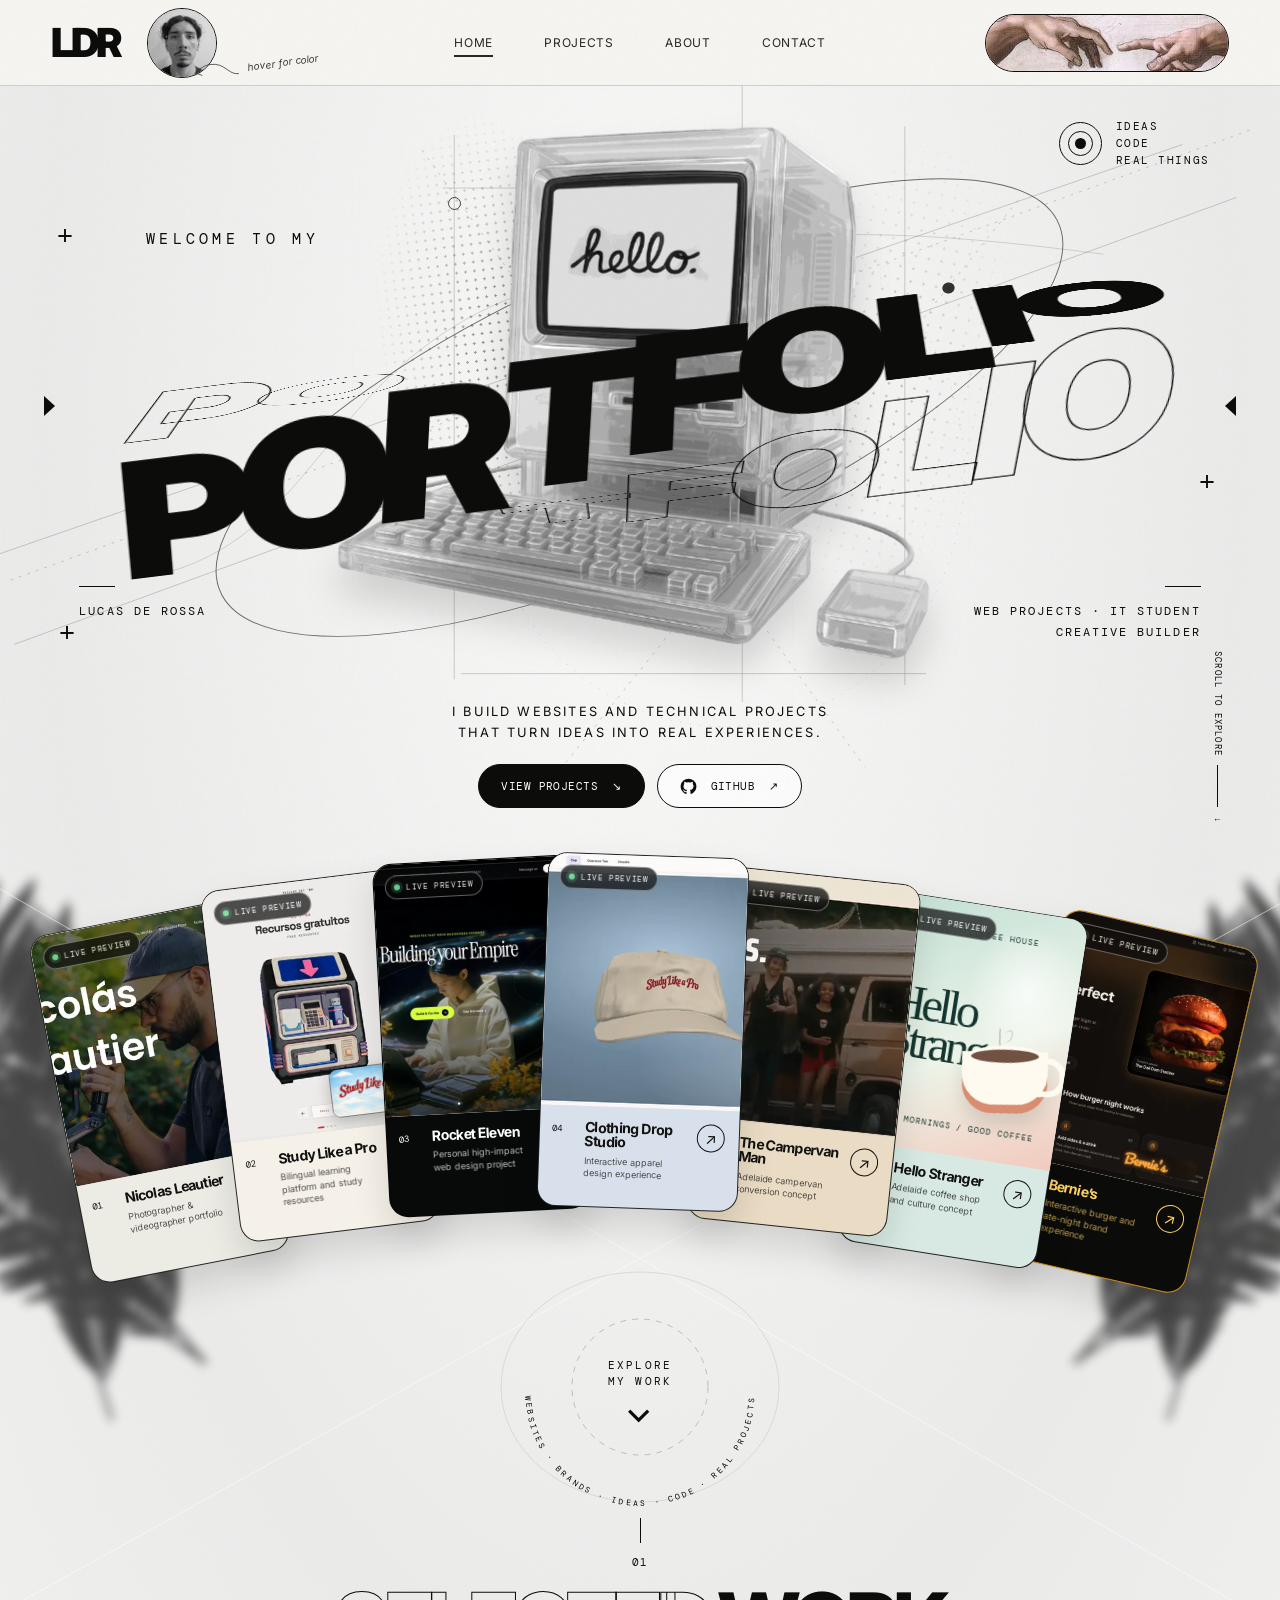
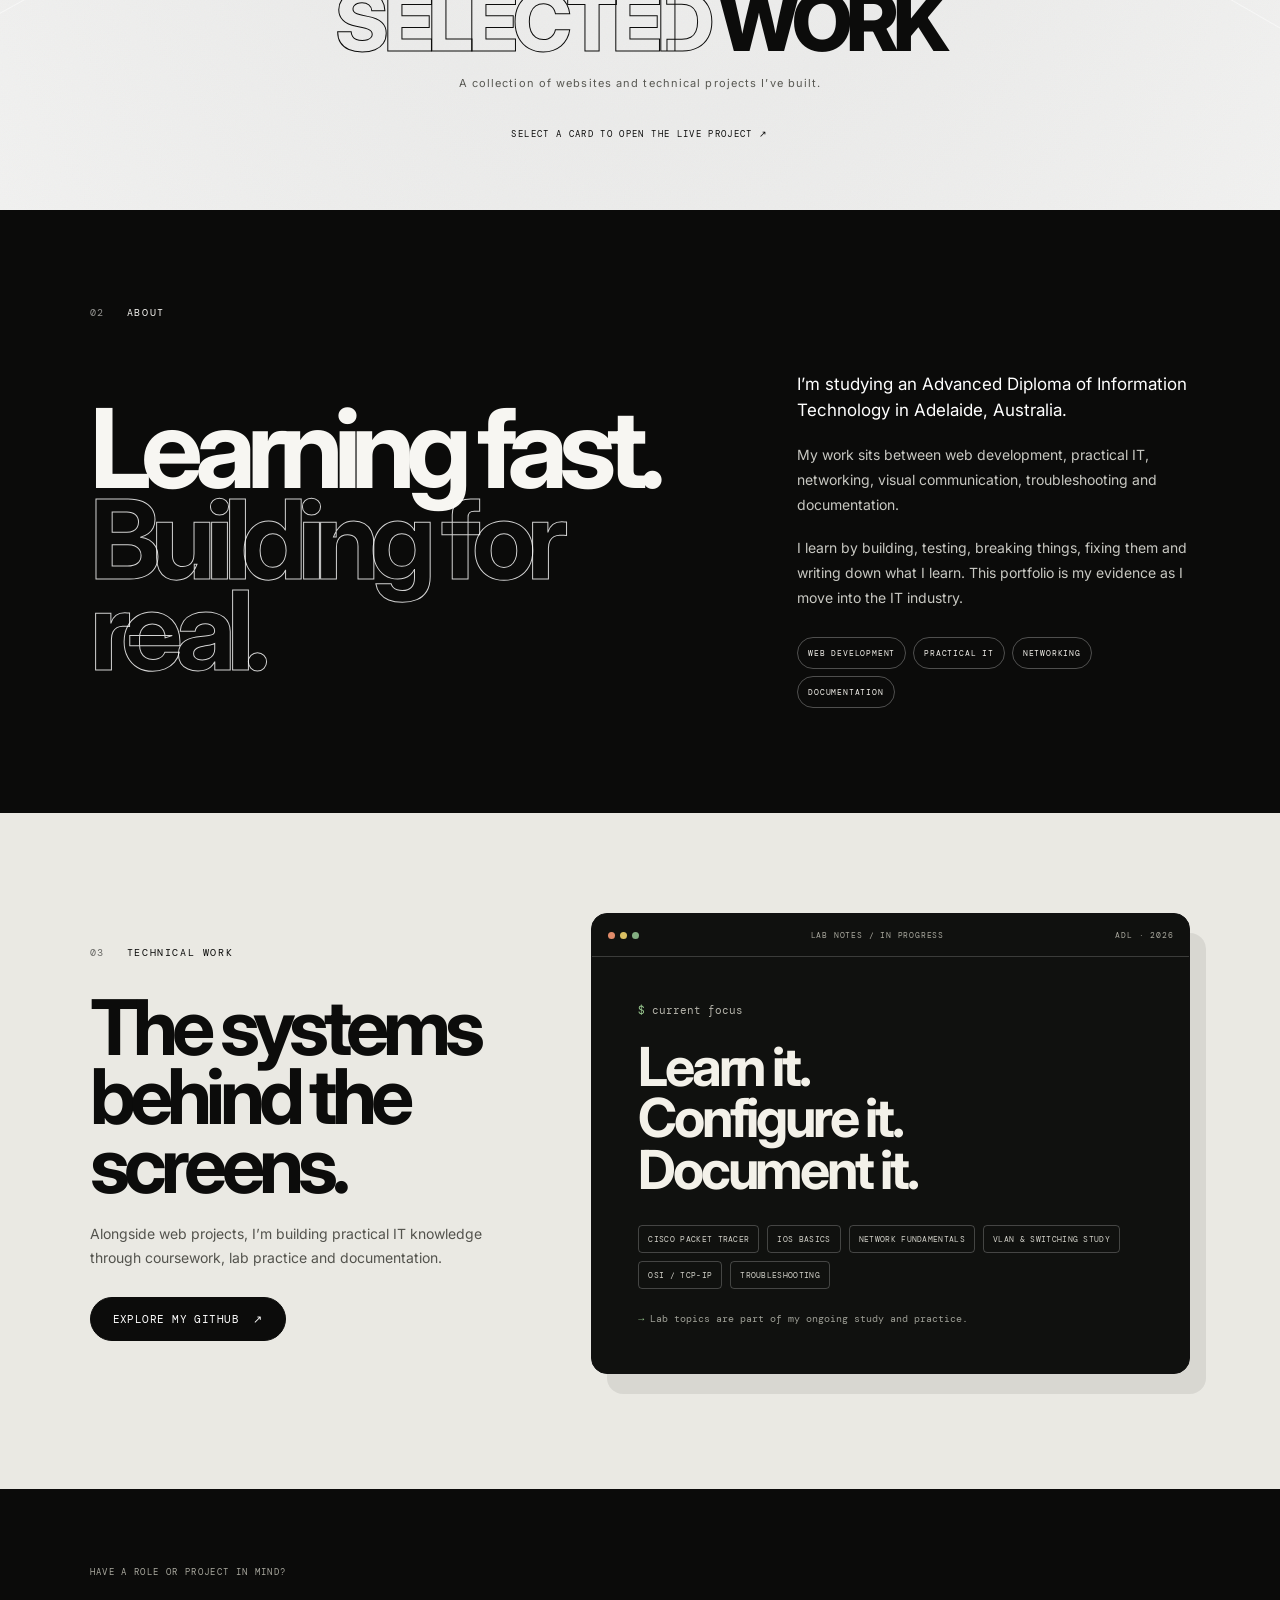
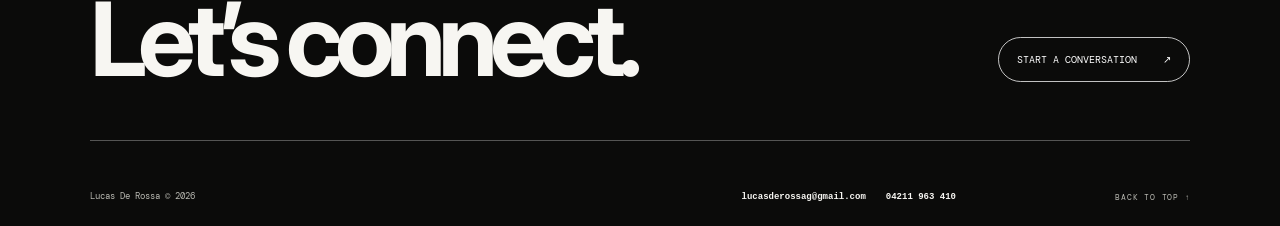
==== commit 1a874a6b: "Emphasize contact details and replace FI favicon with LDR Make email, phone and Adelaide location bo" ====
--- a/index.html
+++ b/index.html
@@ -13,11 +13,11 @@
   <meta property="og:url" content="https://lucasderossa.dev/">
   <meta name="twitter:card" content="summary_large_image">
   <title>Lucas De Rossa | IT &amp; Web Portfolio</title>
-  <link rel="icon" type="image/svg+xml" href="assets/favicon.svg">
+  <link rel="icon" type="image/svg+xml" href="assets/favicon.svg?v=20261003-ldr">
   <link rel="preconnect" href="https://fonts.googleapis.com">
   <link rel="preconnect" href="https://fonts.gstatic.com" crossorigin>
   <link href="https://fonts.googleapis.com/css2?family=DM+Mono:wght@400;500&family=Inter:wght@400;500;600;700;800;900&display=swap" rel="stylesheet">
-  <link rel="stylesheet" href="styles.css?v=20261003-art1">
+  <link rel="stylesheet" href="styles.css?v=20261003-contact">
 </head>
 <body>
   <div class="grain" aria-hidden="true"></div>
--- a/styles.css
+++ b/styles.css
@@ -204,7 +204,7 @@
   transform-style: preserve-3d;
   transform: rotateX(calc(-24deg + var(--letter-index) * 12deg));
   animation: portfolioRoll 4.8s linear infinite;
-  animation-delay: calc(var(--letter-index) * -.14s - .15s);
+  animation-delay: calc(var(--letter-index) * -.24s - .15s);
 }
 .letter-face {
   position: absolute;
@@ -367,6 +367,7 @@
 .footer-connect:hover { color: #111; background: #fff; }
 .footer-bottom { min-height: 62px; display: grid; grid-template-columns: 1fr 1fr auto; align-items: end; gap: 20px; border-top: 1px solid rgba(255,255,255,.3); color: #b8b8b1; font-family: var(--mono); font-size: 9px; }
 .footer-links { display: flex; flex-wrap: wrap; justify-content: center; gap: 20px; }
+.footer-links a { color: #f7f6f2; font-weight: 700; }
 .footer-links a:hover, .back-top:hover { color: #fff; }
 .back-top { justify-self: end; font-size: 8px; letter-spacing: .1em; }
 
@@ -379,11 +380,11 @@
 .contact-panel>p:not(.section-kicker) { max-width: 360px; color: #55554f; font-size: 14px; line-height: 1.7; }
 .contact-options { margin-top: 28px; border-top: 1px solid rgba(0,0,0,.3); }
 .contact-options a { display: grid; grid-template-columns: 75px 1fr 20px; align-items: center; gap: 10px; padding: 18px 0; border-bottom: 1px solid rgba(0,0,0,.3); }
-.contact-options a span { color: #686862; font-family: var(--mono); font-size: 9px; letter-spacing: .1em; text-transform: uppercase; }
-.contact-options a strong { min-width: 0; overflow-wrap: anywhere; font-size: 13px; font-weight: 500; }
+.contact-options a span { color: var(--ink); font-family: var(--mono); font-size: 9px; font-weight: 700; letter-spacing: .1em; text-transform: uppercase; }
+.contact-options a strong { min-width: 0; overflow-wrap: anywhere; font-size: 13px; font-weight: 700; }
 .contact-options a b { font-size: 15px; font-weight: 400; }
 .contact-options a:hover strong { text-decoration: underline; text-underline-offset: 4px; }
-.contact-coordinate { margin-top: 30px; color: #777770; font-family: var(--mono); font-size: 8px; letter-spacing: .15em; }
+.contact-coordinate { margin-top: 30px; color: var(--ink); font-family: var(--mono); font-size: 10px; font-weight: 700; letter-spacing: .15em; }
 
 @media (max-width: 1120px) {
   .site-header { grid-template-columns: 1fr auto 1fr; padding-inline: 25px; }
@@ -507,7 +508,7 @@
 @media (hover: none) { .avatar { filter: none; } .connect-mask { transform: none; background: rgba(0,0,0,.58); } }
 
 /* Engraved paper, optical depth, and botanical framing from the art reference. */
-.portfolio-scene { position: relative; isolation: isolate; background: radial-gradient(ellipse at 50% 21%,#fafaf8 0%,#eaece9 66%,#f1f2ef 100%); }
+.portfolio-scene { position: relative; isolation: isolate; overflow: clip; background: radial-gradient(ellipse at 50% 21%,#fafaf9 0%,#ebebea 66%,#f1f1f0 100%); }
 .portfolio-scene::before { content: ""; position: absolute; inset: 0; z-index: -1; pointer-events: none; opacity: .26; background-image: url("data:image/svg+xml,%3Csvg xmlns='http://www.w3.org/2000/svg' width='180' height='180'%3E%3Cfilter id='grain'%3E%3CfeTurbulence type='fractalNoise' baseFrequency='.83' numOctaves='3' stitchTiles='stitch'/%3E%3C/filter%3E%3Cpath fill='%23292b26' d='M0 0h180v180H0z' filter='url(%23grain)' opacity='.15'/%3E%3C/svg%3E"); }
 .hero { height: clamp(710px,62vw,830px); min-height: 710px; background: transparent; }
 .hero-grid { opacity: .13; background-size: 88px 88px; mask-image: radial-gradient(ellipse at 53% 43%,#000,transparent 68%); }
@@ -515,7 +516,7 @@
 .hero-stipple { position: absolute; z-index: 1; pointer-events: none; background-image: radial-gradient(circle,#272a23 1px,transparent 1.2px); background-size: 9px 9px; mask-image: radial-gradient(ellipse,#000 0%,transparent 69%); }
 .stipple-left { top: 2%; left: 29%; width: 20%; height: 61%; opacity: .55; transform: rotate(-7deg); }
 .stipple-right { top: 4%; right: 21%; width: 18%; height: 64%; opacity: .28; transform: rotate(12deg); background-size: 13px 13px; }
-.hero-orbit { transform: rotate(-8deg); opacity: .83; }
+.hero-orbit { top: 2%; height: 78%; transform: rotate(-8deg); opacity: .83; }
 .hero-orbit ellipse { transform: rotate(-18deg); transform-origin: 720px 385px; }
 .hero-orbit path { stroke-width: .55; opacity: .5; }
 .hero-direction { position: absolute; top: 39%; z-index: 5; width: 0; height: 0; border-top: 10px solid transparent; border-bottom: 10px solid transparent; }
@@ -528,14 +529,14 @@
 .hero-copy { bottom: 9%; }
 .hero-copy p { font-size: clamp(11px,1vw,14px); }
 .hero-scroll { bottom: 7%; }
-.scene-foliage { position: absolute; z-index: 0; top: clamp(510px,43vw,620px); width: clamp(230px,27vw,420px); height: clamp(650px,66vw,920px); background: url("assets/fern-study.svg") center / 100% 100% no-repeat; pointer-events: none; opacity: .76; filter: blur(5px); transform-origin: center; }
+.scene-foliage { position: absolute; z-index: 0; top: clamp(510px,43vw,620px); width: clamp(230px,27vw,420px); height: clamp(650px,66vw,920px); background: url("assets/fern-study.svg") center / 100% 100% no-repeat; pointer-events: none; opacity: .76; filter: grayscale(1) blur(5px); transform-origin: center; }
 .foliage-left { left: -12%; transform: rotate(-31deg); }
 .foliage-right { right: -12%; transform: scaleX(-1) rotate(-31deg); }
 .scene-light-lines { position: absolute; inset: 36% 0 0; pointer-events: none; z-index: 0; overflow: hidden; opacity: .5; background: linear-gradient(30deg,transparent 49.94%,#fff 50%,transparent 50.06%),linear-gradient(151deg,transparent 49.94%,#fff 50%,transparent 50.06%); }
 .projects { padding-bottom: 70px; }
 .explore-orbit { position: relative; display: block; width: 300px; height: 220px; margin: 6px auto -10px; color: var(--ink); }
 .explore-orbit svg { position: absolute; inset: 0; width: 100%; height: 100%; overflow: visible; }
-.explore-orbit text { font-family: var(--mono); font-size: 8px; letter-spacing: 3px; }
+.explore-orbit text { font-family: var(--mono); font-size: 8px; letter-spacing: 2.3px; }
 .explore-orbit>span { position: absolute; top: 57px; left: 50%; transform: translateX(-50%); text-align: center; font-family: var(--mono); font-size: 11px; line-height: 1.5; letter-spacing: .2em; }
 .explore-orbit b { display: block; font-family: var(--sans); font-size: 36px; line-height: 1.1; font-weight: 500; transition: transform .25s; }
 .explore-orbit:hover b { transform: translateY(5px); }
@@ -552,7 +553,7 @@
   .hero-direction { top: 42%; border-top-width: 5px; border-bottom-width: 5px; }
   .direction-left { left: 3%; border-left-width: 6px; }
   .direction-right { right: 3%; border-right-width: 6px; }
-  .scene-foliage { top: 490px; width: 260px; height: 650px; opacity: .45; filter: blur(7px); }
+  .scene-foliage { top: 490px; width: 260px; height: 650px; opacity: .45; filter: grayscale(1) blur(7px); }
   .foliage-left { left: -185px; }
   .foliage-right { right: -185px; }
   .explore-orbit { width: 240px; height: 176px; margin-top: 23px; }
@@ -562,6 +563,6 @@
 }
 @media (max-width: 420px) { .hero { height: 660px; min-height: 660px; } .hero-side { font-size: 7px; } .retro-computer { width: 98vw; } }
 @media (prefers-reduced-motion: reduce) {
-  .letter-drum { animation: none; transform: rotateX(calc(-24deg + var(--letter-index) * 12deg)); }
+  .letter-drum { animation: none; transform: rotateX(calc(-24deg + var(--letter-index) * 18deg)); }
   .retro-computer { animation: none; }
 }
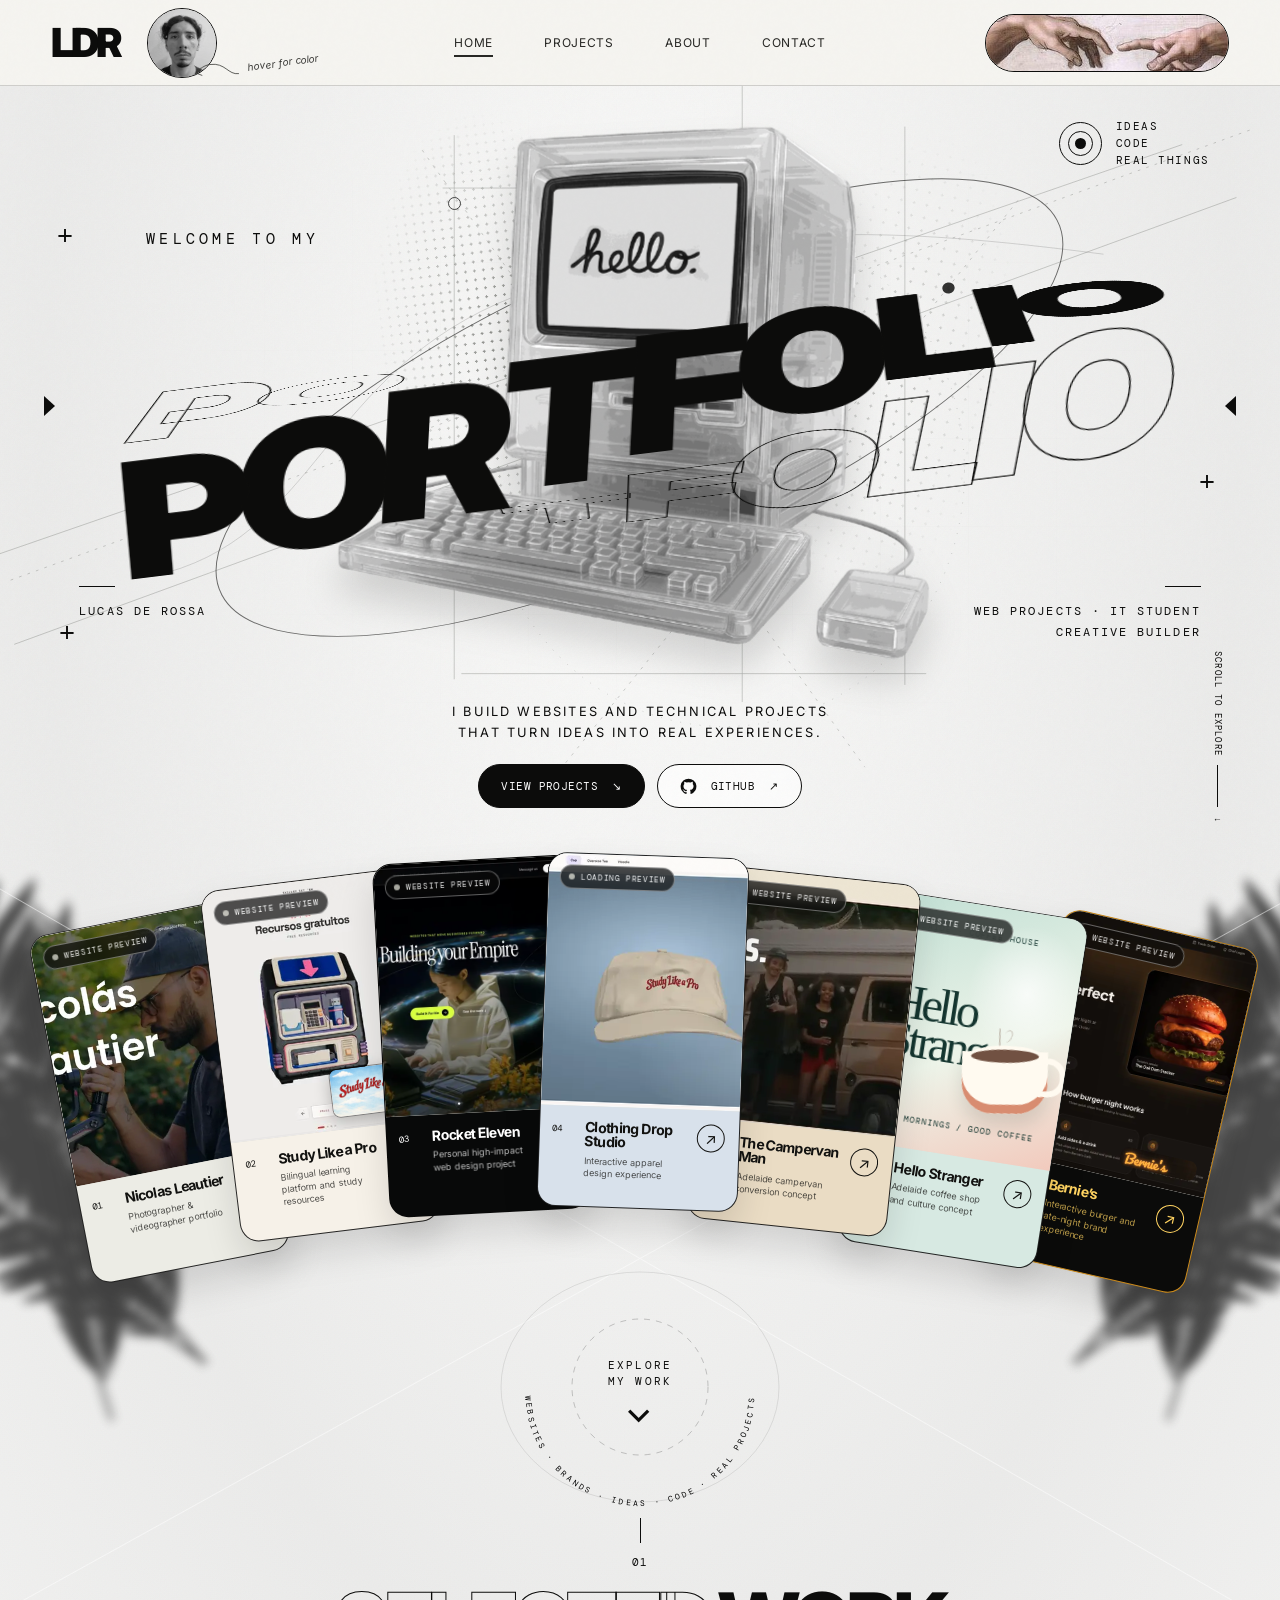
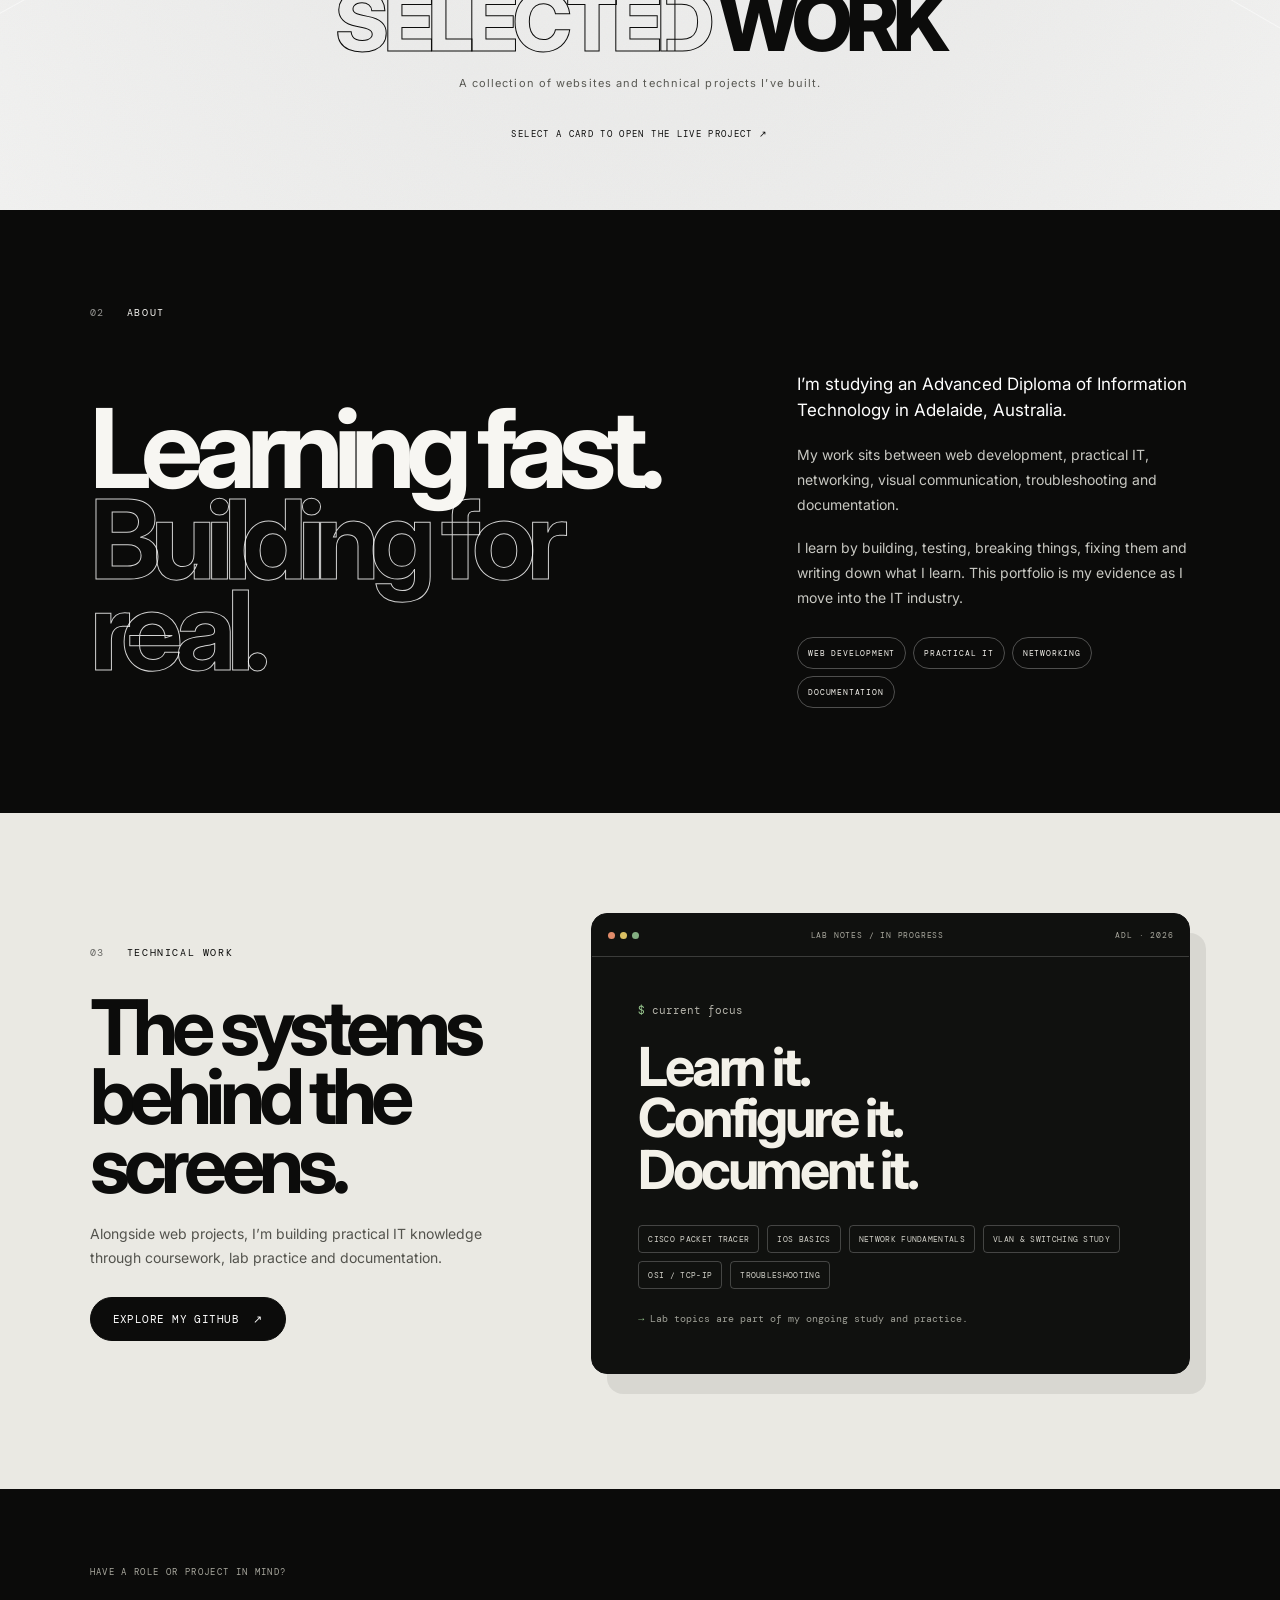
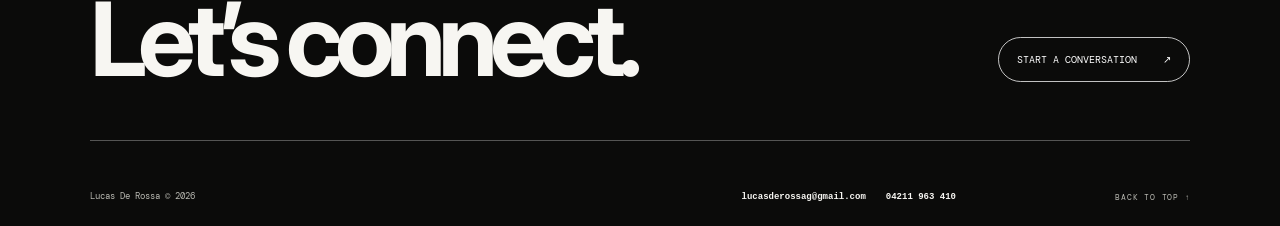
==== commit 4079e2b4: "perf: lazy-load project preview iframes" ====
--- a/index.html
+++ b/index.html
@@ -127,7 +127,7 @@
           <article class="project-card card-nicolas" style="--fan-rotate:-11deg;--fan-y:44px;--fan-order:1">
             <div class="project-media">
               <img class="project-poster" src="assets/projects/nicolas-leautier.webp?v=20261003c" alt="Nicolas Leautier portfolio homepage showing the photographer at work" width="760" height="428" loading="lazy" decoding="async">
-              <iframe title="Live preview of Nicolas Leautier’s portfolio" data-preview-src="https://nicolasleautier.com/" loading="eager" tabindex="-1" aria-hidden="true" allow="autoplay; fullscreen; picture-in-picture" referrerpolicy="strict-origin-when-cross-origin"></iframe>
+              <iframe title="Live preview of Nicolas Leautier’s portfolio" data-preview-src="https://nicolasleautier.com/" loading="lazy" tabindex="-1" aria-hidden="true" allow="autoplay; fullscreen; picture-in-picture" referrerpolicy="strict-origin-when-cross-origin"></iframe>
               <span class="live-indicator"><i></i><span data-preview-status>WEBSITE PREVIEW</span></span>
               <a class="preview-open" href="https://nicolasleautier.com/" target="_blank" rel="noopener noreferrer" aria-label="Open Nicolas Leautier’s portfolio in a new tab"></a>
               <button class="preview-play" type="button" data-preview-play aria-label="Play live preview of Nicolas Leautier’s portfolio"><span></span></button>
@@ -138,7 +138,7 @@
           <article class="project-card card-study" style="--fan-rotate:-7deg;--fan-y:8px;--fan-order:2">
             <div class="project-media">
               <img class="project-poster" src="assets/projects/study-like-a-pro.webp?v=20261003c" alt="Study Like a Pro free resources page" width="760" height="359" loading="lazy" decoding="async">
-              <iframe title="Live preview of Study Like a Pro" data-preview-src="https://studylikeapro.art/" loading="eager" tabindex="-1" aria-hidden="true" allow="autoplay; fullscreen; picture-in-picture" referrerpolicy="strict-origin-when-cross-origin"></iframe>
+              <iframe title="Live preview of Study Like a Pro" data-preview-src="https://studylikeapro.art/" loading="lazy" tabindex="-1" aria-hidden="true" allow="autoplay; fullscreen; picture-in-picture" referrerpolicy="strict-origin-when-cross-origin"></iframe>
               <img class="brand-stamp study-stamp" src="assets/projects/study-like-a-pro-sky.webp?v=20261003c" alt="" width="760" height="600" loading="lazy" decoding="async">
               <span class="live-indicator"><i></i><span data-preview-status>WEBSITE PREVIEW</span></span>
               <a class="preview-open" href="https://studylikeapro.art/" target="_blank" rel="noopener noreferrer" aria-label="Open Study Like a Pro in a new tab"></a>
@@ -150,7 +150,7 @@
           <article class="project-card card-rocket" style="--fan-rotate:-3deg;--fan-y:-11px;--fan-order:3">
             <div class="project-media">
               <img class="project-poster" src="assets/projects/rocket-eleven.webp?v=20261003c" alt="Rocket Eleven hero with a student surrounded by a luminous galaxy" width="760" height="538" loading="lazy" decoding="async">
-              <iframe title="Live preview of the Rocket Eleven web project" data-preview-src="https://rocketeleven.net/" loading="eager" tabindex="-1" aria-hidden="true" allow="autoplay; fullscreen; picture-in-picture" referrerpolicy="strict-origin-when-cross-origin"></iframe>
+              <iframe title="Live preview of the Rocket Eleven web project" data-preview-src="https://rocketeleven.net/" loading="lazy" tabindex="-1" aria-hidden="true" allow="autoplay; fullscreen; picture-in-picture" referrerpolicy="strict-origin-when-cross-origin"></iframe>
               <span class="live-indicator"><i></i><span data-preview-status>WEBSITE PREVIEW</span></span>
               <a class="preview-open" href="https://rocketeleven.net/" target="_blank" rel="noopener noreferrer" aria-label="Open the Rocket Eleven project in a new tab"></a>
               <button class="preview-play" type="button" data-preview-play aria-label="Play live preview of Rocket Eleven"><span></span></button>
@@ -161,7 +161,7 @@
           <article class="project-card card-clothing" style="--fan-rotate:2deg;--fan-y:-15px;--fan-order:4">
             <div class="project-media">
               <img class="project-poster" src="assets/projects/clothing-drop-studio.webp?v=20261003c" alt="Clothing Drop Studio with its apparel design controls and a cap mockup" width="760" height="360" loading="lazy" decoding="async">
-              <iframe title="Live preview of Clothing Drop Studio" data-preview-src="https://clothing-drop-studio.pages.dev/" loading="eager" tabindex="-1" aria-hidden="true" allow="autoplay; fullscreen; picture-in-picture" referrerpolicy="strict-origin-when-cross-origin"></iframe>
+              <iframe title="Live preview of Clothing Drop Studio" data-preview-src="https://clothing-drop-studio.pages.dev/" loading="lazy" tabindex="-1" aria-hidden="true" allow="autoplay; fullscreen; picture-in-picture" referrerpolicy="strict-origin-when-cross-origin"></iframe>
               <span class="live-indicator"><i></i><span data-preview-status>WEBSITE PREVIEW</span></span>
               <a class="preview-open" href="https://clothing-drop-studio.pages.dev/" target="_blank" rel="noopener noreferrer" aria-label="Open Clothing Drop Studio in a new tab"></a>
               <button class="preview-play" type="button" data-preview-play aria-label="Play live preview of Clothing Drop Studio"><span></span></button>
@@ -172,7 +172,7 @@
           <article class="project-card card-campervan" style="--fan-rotate:6deg;--fan-y:4px;--fan-order:5">
             <div class="project-media">
               <img class="project-poster" src="assets/projects/campervan-man.webp?v=20261003c" alt="The Campervan Man homepage showing a campervan conversion project" width="760" height="368" loading="lazy" decoding="async">
-              <iframe title="Live preview of The Campervan Man" data-preview-src="https://the-campervan-man.pages.dev/" loading="eager" tabindex="-1" aria-hidden="true" allow="autoplay; fullscreen; picture-in-picture" referrerpolicy="strict-origin-when-cross-origin"></iframe>
+              <iframe title="Live preview of The Campervan Man" data-preview-src="https://the-campervan-man.pages.dev/" loading="lazy" tabindex="-1" aria-hidden="true" allow="autoplay; fullscreen; picture-in-picture" referrerpolicy="strict-origin-when-cross-origin"></iframe>
               <span class="live-indicator"><i></i><span data-preview-status>WEBSITE PREVIEW</span></span>
               <a class="preview-open" href="https://the-campervan-man.pages.dev/" target="_blank" rel="noopener noreferrer" aria-label="Open The Campervan Man in a new tab"></a>
               <button class="preview-play" type="button" data-preview-play aria-label="Play live preview of The Campervan Man"><span></span></button>
@@ -183,7 +183,7 @@
           <article class="project-card card-stranger" style="--fan-rotate:9deg;--fan-y:32px;--fan-order:6">
             <div class="project-media">
               <div class="project-fallback stranger-fallback" aria-hidden="true"><span class="fallback-kicker">ADELAIDE · COFFEE HOUSE</span><span class="stranger-wordmark">Hello<br>Stranger</span><span class="coffee-cup"><i></i></span><span class="fallback-foot">SLOW MORNINGS / GOOD COFFEE</span></div>
-              <iframe title="Live preview of Hello Stranger" data-preview-src="https://hello-strange-coffee-shop.lucasderossag.workers.dev/" loading="eager" tabindex="-1" aria-hidden="true" allow="autoplay; fullscreen; picture-in-picture" referrerpolicy="strict-origin-when-cross-origin"></iframe>
+              <iframe title="Live preview of Hello Stranger" data-preview-src="https://hello-strange-coffee-shop.lucasderossag.workers.dev/" loading="lazy" tabindex="-1" aria-hidden="true" allow="autoplay; fullscreen; picture-in-picture" referrerpolicy="strict-origin-when-cross-origin"></iframe>
               <span class="live-indicator"><i></i><span data-preview-status>WEBSITE PREVIEW</span></span>
               <a class="preview-open" href="https://hello-strange-coffee-shop.lucasderossag.workers.dev/" target="_blank" rel="noopener noreferrer" aria-label="Open Hello Stranger in a new tab"></a>
               <button class="preview-play" type="button" data-preview-play aria-label="Play live preview of Hello Stranger"><span></span></button>
@@ -194,7 +194,7 @@
           <article class="project-card card-bernies" style="--fan-rotate:13deg;--fan-y:52px;--fan-order:7">
             <div class="project-media">
               <img class="project-poster" src="assets/projects/bernies.webp?v=20261003c" alt="Bernie’s dark burger website with a featured burger and orange accents" width="760" height="577" loading="lazy" decoding="async">
-              <iframe title="Live preview of Bernie’s Burger Night" data-preview-src="https://bernies-burguer-night.pages.dev/" loading="eager" tabindex="-1" aria-hidden="true" allow="autoplay; fullscreen; picture-in-picture" referrerpolicy="strict-origin-when-cross-origin"></iframe>
+              <iframe title="Live preview of Bernie’s Burger Night" data-preview-src="https://bernies-burguer-night.pages.dev/" loading="lazy" tabindex="-1" aria-hidden="true" allow="autoplay; fullscreen; picture-in-picture" referrerpolicy="strict-origin-when-cross-origin"></iframe>
               <img class="brand-stamp bernies-stamp" src="assets/projects/bernies-wordmark.webp?v=20261003c" alt="" width="258" height="65" loading="lazy" decoding="async">
               <span class="live-indicator"><i></i><span data-preview-status>WEBSITE PREVIEW</span></span>
               <a class="preview-open" href="https://bernies-burguer-night.pages.dev/" target="_blank" rel="noopener noreferrer" aria-label="Open Bernie’s Burger Night in a new tab"></a>
@@ -289,6 +289,6 @@
     </div>
   </div>
 
-  <script src="script.js?v=20261003-art1" defer></script>
+  <script src="script.js?v=20261029-perf1" defer></script>
 </body>
 </html>
